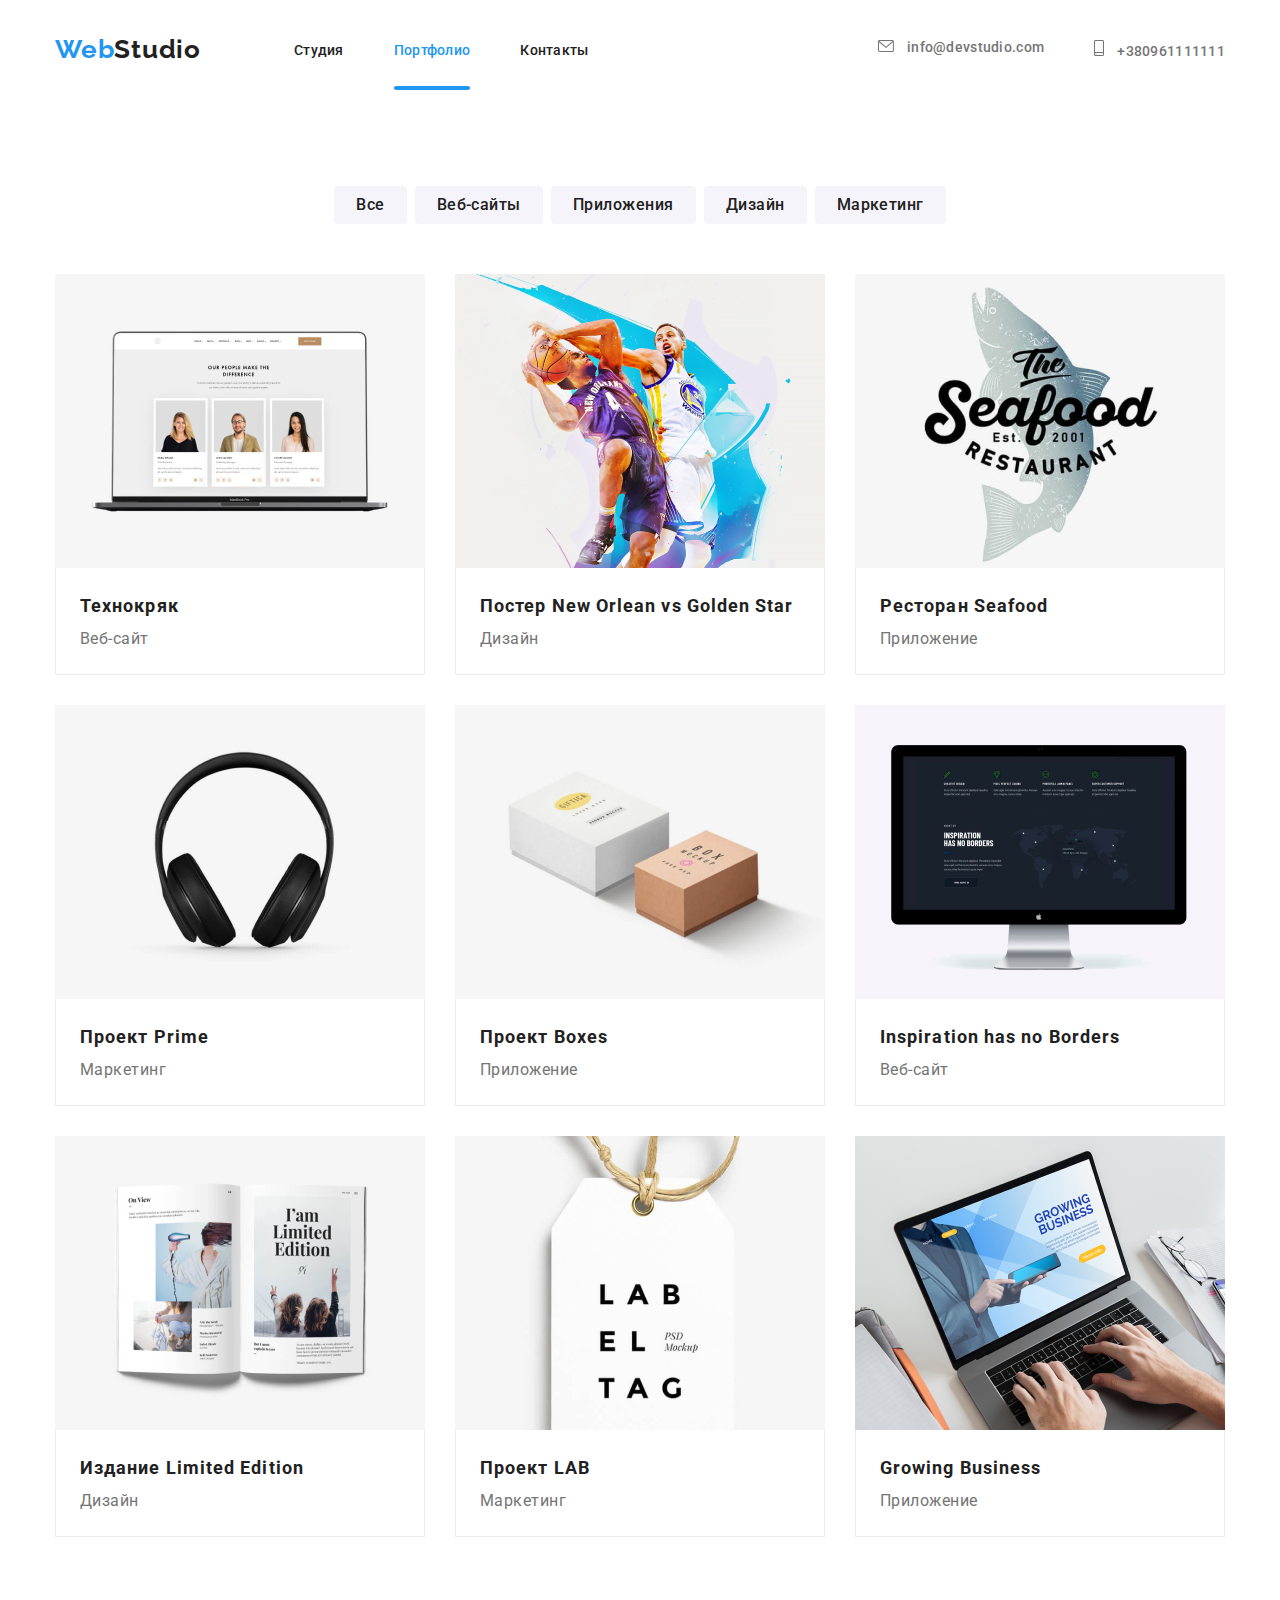
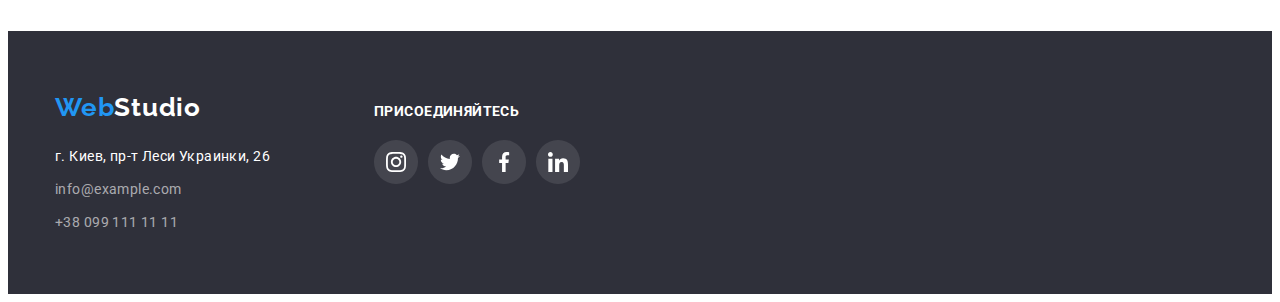
==== portfolio.html @ b102aaf4 "ДЗ 8 Старт" ====
<!DOCTYPE html>
<html lang="ru">

<head>
    <meta charset="UTF-8">
    <meta http-equiv="X-UA-Compatible" content="IE=edge">
    <meta name="viewport" content="width=device-width, initial-scale=1.0">
    <link rel="preconnect" href="https://fonts.googleapis.com">
    <link rel="preconnect" href="https://fonts.gstatic.com" crossorigin>
    <link
        href="https://fonts.googleapis.com/css2?family=Raleway:wght@700&family=Roboto:wght@400;500;700;900&display=swap"
        rel="stylesheet">

    <title>Homework7</title>
    <link rel="stylesheet" href="https://cdnjs.cloudflare.com/ajax/libs/modern-normalize/1.1.0/modern-normalize.min.css"
        integrity="sha512-wpPYUAdjBVSE4KJnH1VR1HeZfpl1ub8YT/NKx4PuQ5NmX2tKuGu6U/JRp5y+Y8XG2tV+wKQpNHVUX03MfMFn9Q=="
        crossorigin="anonymous" referrerpolicy="no-referrer" />
    <link rel="stylesheet" href="./css/main.min.css">
</head>

<body>

    <!--header-->
    <header class="header">
        <div class="container">
            <nav class="nav">
                <a href="" class="logo link nav__logo">Web<span class="nav__logoo">Studio</span></a>
                <ul class="menu list">
                    <li class="menu__item">
                        <a class="menu__link link" href="./index.html">Студия</a>
                    </li>
                    <li class="menu__item">
                        <a class="menu__link current link" href="portfolio.html">Портфолио</a>
                    </li>
                    <li class="menu__item">
                        <a class="menu__link link" href="">Контакты</a>
                    </li>
                </ul>
            </nav>
            <ul class="contacts">
                <li class="contacts__item">
                    <a href="mailto:info@devstudio.com" class="contacts__mail link">
                        <svg class="contacts__svg" width="16" height="12">
                            <use href="./img/icons.svg#icon-envelope"></use>
                        </svg>
                        info@devstudio.com
                    </a>
                </li>
                <li class="contacts__item">
                    <a href="tel:+380961111111" class="contacts__phone link">
                        <svg class="contacts__svg" width="10" height="16">
                            <use href="./img/icons.svg#icon-smartphone"></use>
                        </svg>
                        +380961111111
                    </a>
                </li>
            </ul>
        </div>
    </header>

    <!--1-->
    <main>
        <section class="portfolio">
            <div class="container">
                <ul class="filter">
                    <li class="filter-item">
                        <button type="button" class="pre-main-button current">Все</button>
                    </li>
                    <li class="filter-item">
                        <button type="button" class="pre-main-button">Веб-сайты</button>
                    </li>
                    <li class="filter-item">
                        <button type="button" class="pre-main-button">Приложения</button>
                    </li>
                    <li class="filter-item">
                        <button type="button" class="pre-main-button">Дизайн</button>
                    </li>
                    <li class="filter-item">
                        <button type="button" class="pre-main-button">Маркетинг</button>
                    </li>
                </ul>


                <ul class="gallery">
                    <li class="gallery-item">
                        <a class="link" href="">
                        <div class="project-figure">
                                <img class="projects-image" src="img/3.1.png" width="370" alt="Фото на компьютере" />
                            <div class="description-wrapper">
                                <p class="project-description">
                                Ресурс предлагает комплексные предложения с разным уровнем функционала и
                                сервисов. Все это позволит посетителю получить исчерпывающие сведения о
                                компании или частном лице.
                                </p>
                            </div>
                        </div>
                        <div class="work-div">
                            <h3 class="work">Технокряк</h3>
                            <p class="work-name">Веб-сайт</p>
                        </div>
                        </a>
                    </li>
                    <li class="gallery-item">
                        <a class="link" href="">
                            <div class="project-figure">
                        <img src="img/3.2.png" width="370" alt="Баскетбольный матч" />
                        <div class="description-wrapper">
                            <p class="project-description">
                                Ресурс предлагает комплексные предложения с разным уровнем функционала и
                                сервисов. Все это позволит посетителю получить исчерпывающие сведения о
                                компании или частном лице.
                            </p>
                        </div>
                        </div>
                        <div class="work-div">
                            <h3 class="work">Постер New Orlean vs Golden Star</h3>
                            <p class="work-name">Дизайн</p>
                        </div>
                        </a>
                    </li>
                    <li class="gallery-item">
                        <a class="link" href="">
                            <div class="project-figure">
                        <img src="img/3.3.png" width="370" alt="Логотип ресторана" />
                        <div class="description-wrapper">
                                <p class="project-description">
                                Ресурс предлагает комплексные предложения с разным уровнем функционала и
                                сервисов. Все это позволит посетителю получить исчерпывающие сведения о
                                компании или частном лице.
                                </p>
                            </div>
                        </div>
                        <div class="work-div">
                            <h3 class="work">Ресторан Seafood</h3>
                            <p class="work-name">Приложение</p>
                        </div>
                        </a>
                    </li>
                    <li class="gallery-item">
                        <a class="link" href="">
                            <div class="project-figure">
                        <img src="img/3.4.png" width="370" alt="Наушники" />
                        <div class="description-wrapper">
                                <p class="project-description">
                                Ресурс предлагает комплексные предложения с разным уровнем функционала и
                                сервисов. Все это позволит посетителю получить исчерпывающие сведения о
                                компании или частном лице.
                                </p>
                            </div>
                        </div>
                        <div class="work-div">
                            <h3 class="work">Проект Prime</h3>
                            <p class="work-name">Маркетинг</p>
                        </div>
                        </a>
                    </li>
                    <li class="gallery-item">
                        <a class="link" href="">
                            <div class="project-figure">
                        <img src="img/3.5.png" width="370" alt="Упаковочные боксы" />
                        <div class="description-wrapper">
                                <p class="project-description">
                                Ресурс предлагает комплексные предложения с разным уровнем функционала и
                                сервисов. Все это позволит посетителю получить исчерпывающие сведения о
                                компании или частном лице.
                                </p>
                            </div>
                        </div>
                        <div class="work-div">
                            <h3 class="work">Проект Boxes</h3>
                            <p class="work-name">Приложение</p>
                        </div>
                        </a>
                    </li>
                    <li class="gallery-item">
                        <a class="link" href="">
                            <div class="project-figure">
                        <img src="img/3.6.png" width="370" alt="Монитор" />
                        <div class="description-wrapper">
                                <p class="project-description">
                                Ресурс предлагает комплексные предложения с разным уровнем функционала и
                                сервисов. Все это позволит посетителю получить исчерпывающие сведения о
                                компании или частном лице.
                                </p>
                            </div>
                        </div>
                        <div class="work-div">
                            <h3 class="work">Inspiration has no Borders</h3>
                            <p class="work-name">Веб-сайт</p>
                        </div>
                        </a>
                    </li>
                    <li class="gallery-item">
                        <a class="link" href="">
                            <div class="project-figure">
                        <img src="img/3.7.png" width="370" alt="Книга" />
                        <div class="description-wrapper">
                                <p class="project-description">
                                Ресурс предлагает комплексные предложения с разным уровнем функционала и
                                сервисов. Все это позволит посетителю получить исчерпывающие сведения о
                                компании или частном лице.
                                </p>
                            </div>
                        </div>
                        <div class="work-div">
                            <h3 class="work">Издание Limited Edition</h3>
                            <p class="work-name">Дизайн</p>
                        </div>
                        </a>
                    </li>
                    <li class="gallery-item">
                        <a class="link" href="">
                            <div class="project-figure">
                        <img src="img/3.8.png" width="370" alt="Подвеска" />
                        <div class="description-wrapper">
                                <p class="project-description">
                                Ресурс предлагает комплексные предложения с разным уровнем функционала и
                                сервисов. Все это позволит посетителю получить исчерпывающие сведения о
                                компании или частном лице.
                                </p>
                            </div>
                        </div>
                        <div class="work-div">
                            <h3 class="work">Проект LAB</h3>
                            <p class="work-name">Маркетинг</p>
                        </div>
                        </a>
                    </li>
                    <li class="gallery-item">
                        <a class="link" href="">
                            <div class="project-figure">
                        <img src="img/3.9.png" width="370" alt="Работа за компьютером" />
                        <div class="description-wrapper">
                                <p class="project-description">
                                Ресурс предлагает комплексные предложения с разным уровнем функционала и
                                сервисов. Все это позволит посетителю получить исчерпывающие сведения о
                                компании или частном лице.
                                </p>
                            </div>
                        </div>
                        <div class="work-div">
                            <h3 class="work">Growing Business</h3>
                            <p class="work-name">Приложение</p>
                        </div>
                        </a>
                    </li>
                </ul>
            </div>
        </section>
    </main>

        <!--footer-->
        <footer class="footer">
            <div class="container">
                <div class="adress-container">
                    <a href="" class="footer-logo link">Web<span class="footer-logoo">Studio</span></a>
                    <address class="adress">г. Киев, пр-т Леси Украинки, 26</address>
                    <ul class="footer-contacts">
                        <li class="footer-contacts-item">
                            <a href="mailto:info@devstudio.com" class="footer-mail link">info@example.com</a>
                        </li>
                        <li class="footer-contacts-item">
                            <a href="tel:+380961111111" class="footer-phone link">+38 099 111 11 11</a>
                        </li>
                    </ul>
                </div>
                <div class="company-soc">
                    <p class="soc">Присоединяйтесь</p>
                    <ul class="company-soc-list">
                        <li class="company-soc-item">
                            <a href="" class="company-soc-link link">
                                <svg class="company-soc-icon" width="20" height="20">
                                    <use href="./img/icons.svg#icon-instagram-2"></use>
                                </svg>
                            </a>
                        </li>
                        <li class="company-soc-item">
                            <a href="" class="company-soc-link link">
                                <svg class="company-soc-icon" width="20" height="20">
                                    <use href="./img/icons.svg#icon-twitter-1"></use>
                                </svg>
                            </a>
                        </li>
                        <li class="company-soc-item">
                            <a href="" class="company-soc-link link">
                                <svg class="company-soc-icon" width="20" height="20">
                                    <use href="./img/icons.svg#icon-facebook-1"></use>
                                </svg>
                            </a>
                        </li>
                        <li class="company-soc-item">
                            <a href="" class="company-soc-link link">
                                <svg class="company-soc-icon" width="20" height="20">
                                    <use href="./img/icons.svg#icon-linkedin-1"></use>
                                </svg>
                            </a>
                        </li>
                    </ul>
                </div>
            </div>
        </footer>
        
</body>

</html>
---- css/main.min.css ----
:root{--main-color: #FFFFFF;--pre-main-color: #212121;--hover-color: #2196F3;--text-color: #757575;--svg-links-color: #afb1b8;--primary-transition-time: 250ms;--primary-cubic-function: cubic-bezier(0.4, 0, 0.2, 1);--projects-overlay-color: rgba(33, 150, 243, 0.9);--galery-overlay-color: rgba(47, 48, 58, 0.8);--modal-background-color: rgba(0, 0, 0, 0.2)}p,h1,h2,h3,h4,h5,h6{margin:0}ul{margin:0;padding-left:0}img{display:block}li{list-style-type:none}body{font-family:"Roboto"}button{margin:0 auto;display:block}*{box-sizing:border-box}.visually-hidden{position:absolute;white-space:nowrap;width:1px;height:1px;overflow:hidden;border:0;padding:0;clip:rect(0 0 0 0);clip-path:inset(50%);margin:-1px}.description-wrapper,.header-two .container,.footer-button,.company-soc-link,.company-clients-link,.masters-soc-list__link,.work-photo__galery-description,.description__company-ben,.main-button,.contacts__phone,.contacts__mail,.header .container{display:flex;align-items:center}.container{width:1200px;padding-left:15px;padding-right:15px;margin:0 auto}.backdrop{position:fixed;top:0;left:0;width:100%;height:100%;background-color:var(--modal-background-color)}.backdrop.is-hidden{opacity:0;transition:opacity var(--primary-transition-time) var(--primary-cubic-function);visibility:hidden;pointer-events:none}.modal{padding:40px;position:absolute;top:50%;left:50%;transform:translate(-50%, -50%) scale(1) rotate(0);transition:transform var(--primary-transition-time) var(--primary-cubic-function);width:528px;min-height:581px;background-color:#fff;border-radius:5px;opacity:1;visibility:visible}.backdrop.is-hidden .modal{transform:translate(-50%, -50%) scale(0)}.modal-close-btn{position:absolute;right:8px;top:8px;width:30px;height:30px;border:1px solid rgba(0,0,0,.1);border-radius:50%;cursor:pointer;background-color:rgba(0,0,0,0);display:flex;align-items:center;justify-content:center;outline:none;transition:color var(--primary-transition-time) var(--primary-cubic-function)}.modal-close-btn:hover,.modal-close-btn:focus{color:#2196f3}.modal-title{font-weight:700;font-size:20px;line-height:1.15;text-align:center;letter-spacing:.03em;color:#212121;min-width:448px;margin-bottom:12px}.modal-field{margin-bottom:10px}.modal-label{display:block;margin-bottom:4px;font-size:12px;line-height:1.17;letter-spacing:.01em;color:#757575}.input-wrap{position:relative}.modal-input{width:100%;height:40px;border:1px solid rgba(33,33,33,.2);border-radius:4px;background-color:rgba(0,0,0,0);padding-left:42px;outline:rgba(0,0,0,0);transition:border-color var(--primary-transition-time) var(--primary-cubic-function)}.modal-input:not(:placeholder-shown):not(:focus):valid{background-color:green}.modal-input:placeholder-shown{background-color:rgba(0,0,0,0)}.modal-input::placeholder{font-weight:400;font-size:14px;line-height:1.17px;letter-spacing:.01em;color:rgba(117,117,117,.5)}.modal-input:focus,.modal-input:hover{border-color:var(--hover-color)}.input-icon{position:absolute;left:15px;top:50%;transform:translateY(-50%);transition:fill var(--primary-transition-time) var(--primary-cubic-function)}.modal-input:focus+.input-icon,.modal-input:hover+.input-icon{fill:var(--hover-color)}.modal-text-area{width:100%;height:120px;border:1px solid rgba(33,33,33,.2);border-radius:4px;resize:none;padding:12px;outline:none;transition:border-color var(--primary-transition-time) var(--primary-cubic-function);margin-bottom:20px}.modal-text-area:hover,.modal-text-area:focus{border-color:var(--hover-color)}.check-text{font-weight:400;font-size:14px;line-height:1.71px;letter-spacing:.03em;color:#757575;display:flex;align-items:center;margin-bottom:30px}.check-text a{color:#2196f3}.check-text span{width:16px;height:15px;border:1px solid rgba(34,34,34,.2);margin-right:7px;display:flex;align-items:center;justify-content:center}.input-check:checked+.check-text span{background-color:#2196f3;border:none}.check-icon{fill:rgba(0,0,0,0)}.input-check:checked+.check-text .check-icon{fill:#fff}.modal-button{width:200px;height:50;font-family:inherit;font-weight:700;font-size:16px;line-height:1.88;letter-spacing:.06em;border-radius:4px;border:0px;color:var(--main-color);cursor:pointer;background-color:var(--hover-color);padding-top:10px;padding-bottom:10px;padding-left:55px;padding-right:55px;transition:background-color var(--primary-transition-time) var(--primary-cubic-function);outline:none}.modal-button:hover,.modal-button:focus{background-color:#188ce8}.nav{display:flex;align-items:center}.nav .current{color:var(--hover-color)}.nav .current::after{content:"";display:block;position:absolute;left:0;bottom:0;width:100%;height:4px;background-color:var(--hover-color);border-radius:2px}.nav__logo,.nav__logoo{font-family:"Raleway";font-weight:700;font-size:26px;line-height:1.29;letter-spacing:.03em;color:var(--hover-color);margin-right:46.5px}.nav__logoo{color:var(--pre-main-color)}.header .logo{display:block;padding:24px 0 25px 0}.link{text-decoration:none}.menu__link{position:relative;padding:32px 0;font-weight:500;font-size:14px;line-height:1.14;letter-spacing:.02em;color:var(--text-color);transition:color var(--primary-transition-time) var(--primary-cubic-function)}.menu__link:hover,.menu__link:focus{color:var(--hover-color)}.menu{display:flex}.menu__item:not(last-child){margin-right:50px}.menu__link{color:var(--pre-main-color)}.contacts{display:flex;margin-left:auto}.contacts__mail{display:block;font-weight:500;font-size:14px;line-height:1.14;letter-spacing:.02em;color:var(--text-color);padding:32px 0;margin-right:50px;justify-content:center;transition:color var(--primary-transition-time) var(--primary-cubic-function)}.contacts__mail:hover,.contacts__mail:focus{color:var(--hover-color)}.contacts__phone{display:block;font-weight:500;font-size:14px;line-height:1.14;letter-spacing:.02em;color:var(--text-color);padding:32px 0;justify-content:center;transition:color var(--primary-transition-time) var(--primary-cubic-function)}.contacts__phone:hover,.contacts__phone:focus{color:var(--hover-color)}.contacts__svg{fill:currentColor;margin-right:10px}.main-section{background-color:#c4c4c4;background-image:linear-gradient(rgba(47, 48, 58, 0.4), rgba(47, 48, 58, 0.4)),url(../img/Img.png);background-repeat:no-repeat;background-size:cover;background-position:center;max-width:1600px;margin:0 auto;padding-top:200px;padding-bottom:200px}.main-name{width:670px;font-weight:900;font-size:44px;line-height:1.36;text-align:center;letter-spacing:.06em;text-transform:uppercase;color:var(--main-color);margin:0 auto 30px auto;text-align:center;margin-bottom:30px}.main-button{font-family:inherit;font-weight:700;font-size:16px;line-height:1.88;text-align:center;letter-spacing:.06em;border-radius:4px;border:0px;color:var(--main-color);cursor:pointer;background-color:var(--hover-color);padding-top:10px;padding-bottom:10px;padding-left:32px;padding-right:32px;transition:background-color var(--primary-transition-time) var(--primary-cubic-function);outline:none}.main-button:hover,.main-button:focus{background-color:#188ce8}.company{padding-top:94px;padding-bottom:94px}.description{display:flex;justify-content:space-between}.title{font-weight:700;font-size:14px;line-height:1.14;letter-spacing:.03em;text-transform:uppercase;color:var(--pre-main-color);margin-bottom:10px}.title-text{font-weight:400;font-size:14px;line-height:1.71;letter-spacing:.03em;color:var(--text-color);max-width:260px}.description__company-ben{justify-content:center;width:270px;height:120px;background-color:#f5f4fa;margin-bottom:30px}.work-projects{padding-bottom:94px}.pre-main-title{font-weight:700;font-size:36px;line-height:1.17;text-align:center;letter-spacing:.03em;color:var(--pre-main-color);margin-bottom:50px}.work-photo{display:flex}.work-photo__item+.work-photo__item{margin-left:30px}.work-photo__item{position:relative}.work-photo__galery-description{justify-content:center;height:70px;width:100%;position:absolute;bottom:0;font-weight:700;font-size:14px;line-height:1.14;text-transform:uppercase;color:var(--main-color);background-color:var(--galery-overlay-color)}.masters{padding-top:94px;padding-bottom:94px;background:#f5f4fa}.team{font-weight:700;font-size:36px;line-height:1.17;text-align:center;letter-spacing:.03em;color:var(--pre-main-color);margin-bottom:50px}.workers-list{display:flex;margin-left:-30px}.workers-list__item{flex-basis:calc(100% - 90px)/3;margin-left:30px;background-color:var(--main-color);box-shadow:0px 1px 3px rgba(0,0,0,.12),0px 1px 1px rgba(0,0,0,.14),0px 2px 1px rgba(0,0,0,.16);border-radius:0px 0px 4px 4px}.about-workers-div{padding-top:30px;padding-bottom:30px}.names{font-weight:500;font-size:16px;line-height:1.19;text-align:center;letter-spacing:.03em;color:var(--pre-main-color)}.names-text{font-weight:400;font-size:16px;line-height:1.19;text-align:center;letter-spacing:.03em;color:var(--text-color);padding-top:10px;margin-bottom:16px}.masters-soc-list{display:flex;justify-content:center}.masters-soc-list__item{width:44px;height:44px;margin-left:10px}.masters-soc-list__item:first-child{margin-left:0}.masters-soc-list__link{justify-content:center;width:100%;height:100%;border-radius:50%;background-color:var(--main-color);color:var(--svg-links-color);transition:background-color var(--primary-transition-time) var(--primary-cubic-function),color var(--primary-transition-time) var(--primary-cubic-function);outline:none}.masters-soc-list__link:hover,.masters-soc-list__link:focus{background-color:var(--hover-color);color:var(--main-color)}.masters-soc-list__icon{fill:currentColor}.clients{padding-top:94px;padding-bottom:94px}.clients-list{display:flex;justify-content:center}.company-clients{width:170px;height:92px}.company-clients+.company-clients{margin-left:30px}.company-clients-link{justify-content:center;width:100%;height:100%;border-top:1px solid var(--svg-links-color);border-bottom:1px solid var(--svg-links-color);border-left:1px solid var(--svg-links-color);border-right:1px solid var(--svg-links-color);border-radius:4px;color:var(--svg-links-color);outline:none}.company-clients-link:hover,.company-clients-link:focus{border-color:var(--hover-color);color:var(--hover-color)}.company-clients-icon{fill:currentColor;transition:color var(--primary-transition-time) var(--primary-cubic-function)}.footer{background:#2f303a;padding-top:60px;padding-bottom:60px}.footer .container{display:flex;align-items:baseline}.footer-logo,.footer-logoo{font-family:"Raleway";font-weight:700;font-size:26px;line-height:1.29;letter-spacing:.03em;color:var(--hover-color);margin-right:46.5px}.footer-logoo{color:var(--main-color)}.adress-container{margin-right:70px}.adress{font-weight:400;font-size:14px;line-height:1.71;letter-spacing:.03em;font-style:normal;color:var(--main-color);margin-top:20px}.footer-contacts{display:flex;flex-direction:column;margin-left:auto}.footer-contacts-item{margin-top:9px}.footer-mail{font-weight:400;font-size:14px;line-height:1.71;letter-spacing:.03em;color:rgba(255,255,255,.6);transition:color var(--primary-transition-time) var(--primary-cubic-function)}.footer-mail:hover,.footer-mail:focus{color:var(--hover-color)}.footer-phone{font-weight:400;font-size:14px;line-height:1.71;letter-spacing:.03em;color:rgba(255,255,255,.6);margin-top:9px;margin-bottom:60px;transition:color var(--primary-transition-time) var(--primary-cubic-function)}.footer-phone:hover,.footer-phone:focus{color:var(--hover-color)}.company-soc{margin-right:auto}.soc{font-style:normal;font-weight:700;font-size:14px;line-height:1.14;letter-spacing:.03em;text-transform:uppercase;color:var(--main-color);margin-bottom:20px;padding-left:10px}.company-soc-list{display:flex;justify-content:center}.company-soc-item{width:44px;height:44px;margin-left:10px}.company-soc-item :first-child{margin-left:0}.company-soc-link{justify-content:center;width:100%;height:100%;border-radius:50%;background-image:linear-gradient(rgba(255, 255, 255, 0.1), rgba(255, 255, 255, 0.1));color:var(--main-color);transition:background-color var(--primary-transition-time) var(--primary-cubic-function);outline:none}.company-soc-link:hover,.company-soc-link:focus{background-color:var(--hover-color);color:var(--main-color)}.company-soc-icon{fill:currentColor}.footer-title{display:block;font-size:14px;line-height:1.14;font-weight:700;letter-spacing:.03em;text-transform:uppercase;color:var(--main-color);margin-bottom:20px}.footer-form{display:flex;align-items:flex-end}.footer label{width:358px;margin-right:12px}.footer .modal-footer-input{color:var(--main-color);width:358px;height:50px;padding:15px 16px;border-radius:4px;border:1px solid rgba(255,255,255,.3);filter:0px 4px 4px rgba(0,0,0,.15);background-color:#2f303a}.footer-button{justify-content:center;padding:0;width:200px;height:50px;border:none;border-radius:4px;font-weight:700;font-size:16px;line-height:1.67;letter-spacing:.06em;color:var(--main-color);background-color:var(--hover-color);box-shadow:0px 4px 4px rgba(0,0,0,.15);cursor:pointer;outline:none}.footer-button,.footer-button{background-color:#188ce8}.send-icon{margin-left:10px}.header-two{border-bottom:1px solid #ececec}.portfolio{padding-top:94px;padding-bottom:94px}.filter{display:flex;justify-content:center;margin-bottom:50px}.filter-item:not(:last-child){margin-right:8px}.pre-main-button{font-family:inherit;font-weight:500;font-size:16px;line-height:1.62;text-align:center;letter-spacing:.03em;border:0px;color:var(--pre-main-color);cursor:pointer;background-color:#f5f4fa;border-radius:4px;padding-top:6px;padding-bottom:6px;padding-left:22px;padding-right:22px;transition:background-color var(--primary-transition-time) var(--primary-cubic-function),color var(--primary-transition-time) var(--primary-cubic-function);outline:none}.pre-main-button:hover,.pre-main-button:focus{color:var(--main-color);background-color:#188ce8;box-shadow:0px 3px 1px rgba(0,0,0,.1),0px 1px 2px rgba(0,0,0,.08),0px 2px 2px rgba(0,0,0,.12)}.gallery{display:flex;flex-wrap:wrap;margin:-15px}.gallery-item{flex-basis:calc(33.3333333333% - 30px);margin:15px}.gallery-item:hover,.gallery-item:focus{box-shadow:0px 1px 1px rgba(0,0,0,.12),0px 4px 4px rgba(0,0,0,.06),1px 4px 6px rgba(0,0,0,.16)}.gallery .link:hover .description-wrapper,.gallery .link:focus .description-wrapper{transform:translateY(0)}.project-figure{position:relative;overflow:hidden}.projects-image{display:block;width:100%;height:100%}.description-wrapper{justify-content:center;position:absolute;top:0;width:100%;height:100%;transform:translateY(101%);transition:transform var(--primary-transition-time) var(--primary-cubic-function);background-color:var(--projects-overlay-color)}.project-description{width:322px;font-size:18px;line-height:1.56;color:var(--main-color)}.work-div{padding-top:20px;padding-bottom:20px;padding-left:24px;padding-right:24px;border-bottom:1px solid #ececec;border-left:1px solid #ececec;border-right:1px solid #ececec}.work{font-weight:700;font-size:18px;line-height:2;letter-spacing:.06em;color:var(--pre-main-color)}.work-name{font-weight:400;font-size:16px;line-height:1.88;letter-spacing:.03em;color:var(--text-color)}/*# sourceMappingURL=main.min.css.map */
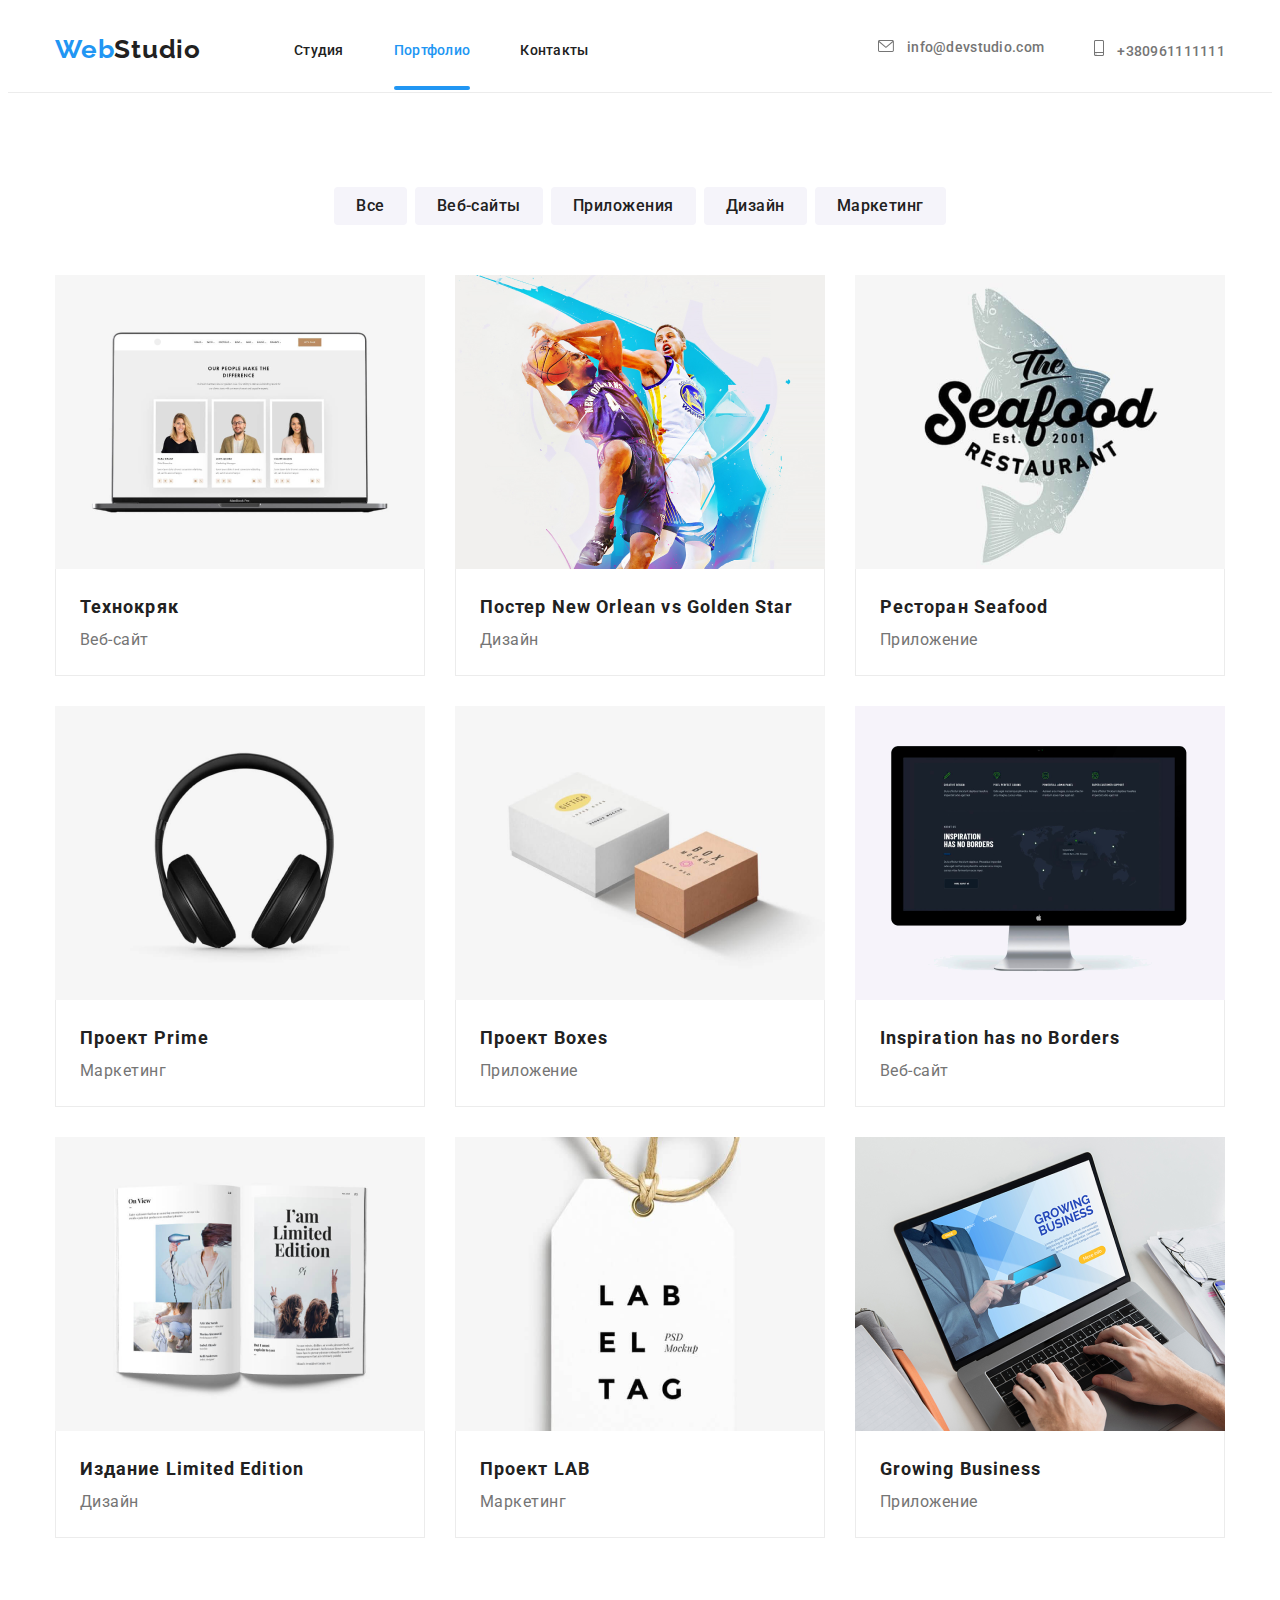
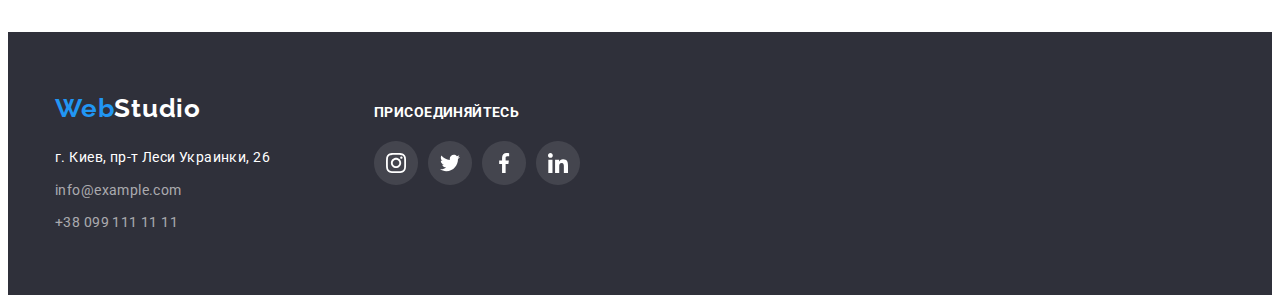
==== commit ca03ea14: "Мастера" ====
--- a/portfolio.html
+++ b/portfolio.html
@@ -21,7 +21,7 @@
 <body>
 
     <!--header-->
-    <header class="header">
+    <header class="header-two">
         <div class="container">
             <nav class="nav">
                 <a href="" class="logo link nav__logo">Web<span class="nav__logoo">Studio</span></a>
--- a/css/main.min.css
+++ b/css/main.min.css
@@ -1 +1 @@
-:root{--main-color: #FFFFFF;--pre-main-color: #212121;--hover-color: #2196F3;--text-color: #757575;--svg-links-color: #afb1b8;--primary-transition-time: 250ms;--primary-cubic-function: cubic-bezier(0.4, 0, 0.2, 1);--projects-overlay-color: rgba(33, 150, 243, 0.9);--galery-overlay-color: rgba(47, 48, 58, 0.8);--modal-background-color: rgba(0, 0, 0, 0.2)}p,h1,h2,h3,h4,h5,h6{margin:0}ul{margin:0;padding-left:0}img{display:block}li{list-style-type:none}body{font-family:"Roboto"}button{margin:0 auto;display:block}*{box-sizing:border-box}.visually-hidden{position:absolute;white-space:nowrap;width:1px;height:1px;overflow:hidden;border:0;padding:0;clip:rect(0 0 0 0);clip-path:inset(50%);margin:-1px}.description-wrapper,.header-two .container,.footer-button,.company-soc-link,.company-clients-link,.masters-soc-list__link,.work-photo__galery-description,.description__company-ben,.main-button,.contacts__phone,.contacts__mail,.header .container{display:flex;align-items:center}.container{width:1200px;padding-left:15px;padding-right:15px;margin:0 auto}.backdrop{position:fixed;top:0;left:0;width:100%;height:100%;background-color:var(--modal-background-color)}.backdrop.is-hidden{opacity:0;transition:opacity var(--primary-transition-time) var(--primary-cubic-function);visibility:hidden;pointer-events:none}.modal{padding:40px;position:absolute;top:50%;left:50%;transform:translate(-50%, -50%) scale(1) rotate(0);transition:transform var(--primary-transition-time) var(--primary-cubic-function);width:528px;min-height:581px;background-color:#fff;border-radius:5px;opacity:1;visibility:visible}.backdrop.is-hidden .modal{transform:translate(-50%, -50%) scale(0)}.modal-close-btn{position:absolute;right:8px;top:8px;width:30px;height:30px;border:1px solid rgba(0,0,0,.1);border-radius:50%;cursor:pointer;background-color:rgba(0,0,0,0);display:flex;align-items:center;justify-content:center;outline:none;transition:color var(--primary-transition-time) var(--primary-cubic-function)}.modal-close-btn:hover,.modal-close-btn:focus{color:#2196f3}.modal-title{font-weight:700;font-size:20px;line-height:1.15;text-align:center;letter-spacing:.03em;color:#212121;min-width:448px;margin-bottom:12px}.modal-field{margin-bottom:10px}.modal-label{display:block;margin-bottom:4px;font-size:12px;line-height:1.17;letter-spacing:.01em;color:#757575}.input-wrap{position:relative}.modal-input{width:100%;height:40px;border:1px solid rgba(33,33,33,.2);border-radius:4px;background-color:rgba(0,0,0,0);padding-left:42px;outline:rgba(0,0,0,0);transition:border-color var(--primary-transition-time) var(--primary-cubic-function)}.modal-input:not(:placeholder-shown):not(:focus):valid{background-color:green}.modal-input:placeholder-shown{background-color:rgba(0,0,0,0)}.modal-input::placeholder{font-weight:400;font-size:14px;line-height:1.17px;letter-spacing:.01em;color:rgba(117,117,117,.5)}.modal-input:focus,.modal-input:hover{border-color:var(--hover-color)}.input-icon{position:absolute;left:15px;top:50%;transform:translateY(-50%);transition:fill var(--primary-transition-time) var(--primary-cubic-function)}.modal-input:focus+.input-icon,.modal-input:hover+.input-icon{fill:var(--hover-color)}.modal-text-area{width:100%;height:120px;border:1px solid rgba(33,33,33,.2);border-radius:4px;resize:none;padding:12px;outline:none;transition:border-color var(--primary-transition-time) var(--primary-cubic-function);margin-bottom:20px}.modal-text-area:hover,.modal-text-area:focus{border-color:var(--hover-color)}.check-text{font-weight:400;font-size:14px;line-height:1.71px;letter-spacing:.03em;color:#757575;display:flex;align-items:center;margin-bottom:30px}.check-text a{color:#2196f3}.check-text span{width:16px;height:15px;border:1px solid rgba(34,34,34,.2);margin-right:7px;display:flex;align-items:center;justify-content:center}.input-check:checked+.check-text span{background-color:#2196f3;border:none}.check-icon{fill:rgba(0,0,0,0)}.input-check:checked+.check-text .check-icon{fill:#fff}.modal-button{width:200px;height:50;font-family:inherit;font-weight:700;font-size:16px;line-height:1.88;letter-spacing:.06em;border-radius:4px;border:0px;color:var(--main-color);cursor:pointer;background-color:var(--hover-color);padding-top:10px;padding-bottom:10px;padding-left:55px;padding-right:55px;transition:background-color var(--primary-transition-time) var(--primary-cubic-function);outline:none}.modal-button:hover,.modal-button:focus{background-color:#188ce8}.nav{display:flex;align-items:center}.nav .current{color:var(--hover-color)}.nav .current::after{content:"";display:block;position:absolute;left:0;bottom:0;width:100%;height:4px;background-color:var(--hover-color);border-radius:2px}.nav__logo,.nav__logoo{font-family:"Raleway";font-weight:700;font-size:26px;line-height:1.29;letter-spacing:.03em;color:var(--hover-color);margin-right:46.5px}.nav__logoo{color:var(--pre-main-color)}.header .logo{display:block;padding:24px 0 25px 0}.link{text-decoration:none}.menu__link{position:relative;padding:32px 0;font-weight:500;font-size:14px;line-height:1.14;letter-spacing:.02em;color:var(--text-color);transition:color var(--primary-transition-time) var(--primary-cubic-function)}.menu__link:hover,.menu__link:focus{color:var(--hover-color)}.menu{display:flex}.menu__item:not(last-child){margin-right:50px}.menu__link{color:var(--pre-main-color)}.contacts{display:flex;margin-left:auto}.contacts__mail{display:block;font-weight:500;font-size:14px;line-height:1.14;letter-spacing:.02em;color:var(--text-color);padding:32px 0;margin-right:50px;justify-content:center;transition:color var(--primary-transition-time) var(--primary-cubic-function)}.contacts__mail:hover,.contacts__mail:focus{color:var(--hover-color)}.contacts__phone{display:block;font-weight:500;font-size:14px;line-height:1.14;letter-spacing:.02em;color:var(--text-color);padding:32px 0;justify-content:center;transition:color var(--primary-transition-time) var(--primary-cubic-function)}.contacts__phone:hover,.contacts__phone:focus{color:var(--hover-color)}.contacts__svg{fill:currentColor;margin-right:10px}.main-section{background-color:#c4c4c4;background-image:linear-gradient(rgba(47, 48, 58, 0.4), rgba(47, 48, 58, 0.4)),url(../img/Img.png);background-repeat:no-repeat;background-size:cover;background-position:center;max-width:1600px;margin:0 auto;padding-top:200px;padding-bottom:200px}.main-name{width:670px;font-weight:900;font-size:44px;line-height:1.36;text-align:center;letter-spacing:.06em;text-transform:uppercase;color:var(--main-color);margin:0 auto 30px auto;text-align:center;margin-bottom:30px}.main-button{font-family:inherit;font-weight:700;font-size:16px;line-height:1.88;text-align:center;letter-spacing:.06em;border-radius:4px;border:0px;color:var(--main-color);cursor:pointer;background-color:var(--hover-color);padding-top:10px;padding-bottom:10px;padding-left:32px;padding-right:32px;transition:background-color var(--primary-transition-time) var(--primary-cubic-function);outline:none}.main-button:hover,.main-button:focus{background-color:#188ce8}.company{padding-top:94px;padding-bottom:94px}.description{display:flex;justify-content:space-between}.title{font-weight:700;font-size:14px;line-height:1.14;letter-spacing:.03em;text-transform:uppercase;color:var(--pre-main-color);margin-bottom:10px}.title-text{font-weight:400;font-size:14px;line-height:1.71;letter-spacing:.03em;color:var(--text-color);max-width:260px}.description__company-ben{justify-content:center;width:270px;height:120px;background-color:#f5f4fa;margin-bottom:30px}.work-projects{padding-bottom:94px}.pre-main-title{font-weight:700;font-size:36px;line-height:1.17;text-align:center;letter-spacing:.03em;color:var(--pre-main-color);margin-bottom:50px}.work-photo{display:flex}.work-photo__item+.work-photo__item{margin-left:30px}.work-photo__item{position:relative}.work-photo__galery-description{justify-content:center;height:70px;width:100%;position:absolute;bottom:0;font-weight:700;font-size:14px;line-height:1.14;text-transform:uppercase;color:var(--main-color);background-color:var(--galery-overlay-color)}.masters{padding-top:94px;padding-bottom:94px;background:#f5f4fa}.team{font-weight:700;font-size:36px;line-height:1.17;text-align:center;letter-spacing:.03em;color:var(--pre-main-color);margin-bottom:50px}.workers-list{display:flex;margin-left:-30px}.workers-list__item{flex-basis:calc(100% - 90px)/3;margin-left:30px;background-color:var(--main-color);box-shadow:0px 1px 3px rgba(0,0,0,.12),0px 1px 1px rgba(0,0,0,.14),0px 2px 1px rgba(0,0,0,.16);border-radius:0px 0px 4px 4px}.about-workers-div{padding-top:30px;padding-bottom:30px}.names{font-weight:500;font-size:16px;line-height:1.19;text-align:center;letter-spacing:.03em;color:var(--pre-main-color)}.names-text{font-weight:400;font-size:16px;line-height:1.19;text-align:center;letter-spacing:.03em;color:var(--text-color);padding-top:10px;margin-bottom:16px}.masters-soc-list{display:flex;justify-content:center}.masters-soc-list__item{width:44px;height:44px;margin-left:10px}.masters-soc-list__item:first-child{margin-left:0}.masters-soc-list__link{justify-content:center;width:100%;height:100%;border-radius:50%;background-color:var(--main-color);color:var(--svg-links-color);transition:background-color var(--primary-transition-time) var(--primary-cubic-function),color var(--primary-transition-time) var(--primary-cubic-function);outline:none}.masters-soc-list__link:hover,.masters-soc-list__link:focus{background-color:var(--hover-color);color:var(--main-color)}.masters-soc-list__icon{fill:currentColor}.clients{padding-top:94px;padding-bottom:94px}.clients-list{display:flex;justify-content:center}.company-clients{width:170px;height:92px}.company-clients+.company-clients{margin-left:30px}.company-clients-link{justify-content:center;width:100%;height:100%;border-top:1px solid var(--svg-links-color);border-bottom:1px solid var(--svg-links-color);border-left:1px solid var(--svg-links-color);border-right:1px solid var(--svg-links-color);border-radius:4px;color:var(--svg-links-color);outline:none}.company-clients-link:hover,.company-clients-link:focus{border-color:var(--hover-color);color:var(--hover-color)}.company-clients-icon{fill:currentColor;transition:color var(--primary-transition-time) var(--primary-cubic-function)}.footer{background:#2f303a;padding-top:60px;padding-bottom:60px}.footer .container{display:flex;align-items:baseline}.footer-logo,.footer-logoo{font-family:"Raleway";font-weight:700;font-size:26px;line-height:1.29;letter-spacing:.03em;color:var(--hover-color);margin-right:46.5px}.footer-logoo{color:var(--main-color)}.adress-container{margin-right:70px}.adress{font-weight:400;font-size:14px;line-height:1.71;letter-spacing:.03em;font-style:normal;color:var(--main-color);margin-top:20px}.footer-contacts{display:flex;flex-direction:column;margin-left:auto}.footer-contacts-item{margin-top:9px}.footer-mail{font-weight:400;font-size:14px;line-height:1.71;letter-spacing:.03em;color:rgba(255,255,255,.6);transition:color var(--primary-transition-time) var(--primary-cubic-function)}.footer-mail:hover,.footer-mail:focus{color:var(--hover-color)}.footer-phone{font-weight:400;font-size:14px;line-height:1.71;letter-spacing:.03em;color:rgba(255,255,255,.6);margin-top:9px;margin-bottom:60px;transition:color var(--primary-transition-time) var(--primary-cubic-function)}.footer-phone:hover,.footer-phone:focus{color:var(--hover-color)}.company-soc{margin-right:auto}.soc{font-style:normal;font-weight:700;font-size:14px;line-height:1.14;letter-spacing:.03em;text-transform:uppercase;color:var(--main-color);margin-bottom:20px;padding-left:10px}.company-soc-list{display:flex;justify-content:center}.company-soc-item{width:44px;height:44px;margin-left:10px}.company-soc-item :first-child{margin-left:0}.company-soc-link{justify-content:center;width:100%;height:100%;border-radius:50%;background-image:linear-gradient(rgba(255, 255, 255, 0.1), rgba(255, 255, 255, 0.1));color:var(--main-color);transition:background-color var(--primary-transition-time) var(--primary-cubic-function);outline:none}.company-soc-link:hover,.company-soc-link:focus{background-color:var(--hover-color);color:var(--main-color)}.company-soc-icon{fill:currentColor}.footer-title{display:block;font-size:14px;line-height:1.14;font-weight:700;letter-spacing:.03em;text-transform:uppercase;color:var(--main-color);margin-bottom:20px}.footer-form{display:flex;align-items:flex-end}.footer label{width:358px;margin-right:12px}.footer .modal-footer-input{color:var(--main-color);width:358px;height:50px;padding:15px 16px;border-radius:4px;border:1px solid rgba(255,255,255,.3);filter:0px 4px 4px rgba(0,0,0,.15);background-color:#2f303a}.footer-button{justify-content:center;padding:0;width:200px;height:50px;border:none;border-radius:4px;font-weight:700;font-size:16px;line-height:1.67;letter-spacing:.06em;color:var(--main-color);background-color:var(--hover-color);box-shadow:0px 4px 4px rgba(0,0,0,.15);cursor:pointer;outline:none}.footer-button,.footer-button{background-color:#188ce8}.send-icon{margin-left:10px}.header-two{border-bottom:1px solid #ececec}.portfolio{padding-top:94px;padding-bottom:94px}.filter{display:flex;justify-content:center;margin-bottom:50px}.filter-item:not(:last-child){margin-right:8px}.pre-main-button{font-family:inherit;font-weight:500;font-size:16px;line-height:1.62;text-align:center;letter-spacing:.03em;border:0px;color:var(--pre-main-color);cursor:pointer;background-color:#f5f4fa;border-radius:4px;padding-top:6px;padding-bottom:6px;padding-left:22px;padding-right:22px;transition:background-color var(--primary-transition-time) var(--primary-cubic-function),color var(--primary-transition-time) var(--primary-cubic-function);outline:none}.pre-main-button:hover,.pre-main-button:focus{color:var(--main-color);background-color:#188ce8;box-shadow:0px 3px 1px rgba(0,0,0,.1),0px 1px 2px rgba(0,0,0,.08),0px 2px 2px rgba(0,0,0,.12)}.gallery{display:flex;flex-wrap:wrap;margin:-15px}.gallery-item{flex-basis:calc(33.3333333333% - 30px);margin:15px}.gallery-item:hover,.gallery-item:focus{box-shadow:0px 1px 1px rgba(0,0,0,.12),0px 4px 4px rgba(0,0,0,.06),1px 4px 6px rgba(0,0,0,.16)}.gallery .link:hover .description-wrapper,.gallery .link:focus .description-wrapper{transform:translateY(0)}.project-figure{position:relative;overflow:hidden}.projects-image{display:block;width:100%;height:100%}.description-wrapper{justify-content:center;position:absolute;top:0;width:100%;height:100%;transform:translateY(101%);transition:transform var(--primary-transition-time) var(--primary-cubic-function);background-color:var(--projects-overlay-color)}.project-description{width:322px;font-size:18px;line-height:1.56;color:var(--main-color)}.work-div{padding-top:20px;padding-bottom:20px;padding-left:24px;padding-right:24px;border-bottom:1px solid #ececec;border-left:1px solid #ececec;border-right:1px solid #ececec}.work{font-weight:700;font-size:18px;line-height:2;letter-spacing:.06em;color:var(--pre-main-color)}.work-name{font-weight:400;font-size:16px;line-height:1.88;letter-spacing:.03em;color:var(--text-color)}/*# sourceMappingURL=main.min.css.map */+:root{--main-color: #FFFFFF;--pre-main-color: #212121;--hover-color: #2196F3;--text-color: #757575;--svg-links-color: #afb1b8;--primary-transition-time: 250ms;--primary-cubic-function: cubic-bezier(0.4, 0, 0.2, 1);--projects-overlay-color: rgba(33, 150, 243, 0.9);--galery-overlay-color: rgba(47, 48, 58, 0.8);--modal-background-color: rgba(0, 0, 0, 0.2)}p,h1,h2,h3,h4,h5,h6{margin:0}ul{margin:0;padding-left:0}img{display:block;max-width:100%;height:auto;width:100%}li{list-style-type:none}body{font-family:"Roboto"}button{margin:0 auto;display:block}*{box-sizing:border-box}.visually-hidden{position:absolute;white-space:nowrap;width:1px;height:1px;overflow:hidden;border:0;padding:0;clip:rect(0 0 0 0);clip-path:inset(50%);margin:-1px}.description-wrapper,.header-two .container,.footer-button,.company-soc-link,.company-clients-link,.masters-soc-list__link,.work-photo__galery-description,.description__company-ben,.main-button,.contacts__phone,.contacts__mail,.header .container{display:flex;align-items:center}.container{width:100%;padding-left:15px;padding-right:15px;margin:0 auto}@media screen and (min-width: 480px){.container{max-width:480px}}@media screen and (min-width: 768px){.container{max-width:768px}}@media screen and (min-width: 1200px){.container{max-width:1200px}}.backdrop{position:fixed;top:0;left:0;width:100%;height:100%;background-color:var(--modal-background-color)}.backdrop.is-hidden{opacity:0;transition:opacity var(--primary-transition-time) var(--primary-cubic-function);visibility:hidden;pointer-events:none}.modal{padding:40px;position:absolute;top:50%;left:50%;transform:translate(-50%, -50%) scale(1) rotate(0);transition:transform var(--primary-transition-time) var(--primary-cubic-function);width:528px;min-height:581px;background-color:#fff;border-radius:5px;opacity:1;visibility:visible}.backdrop.is-hidden .modal{transform:translate(-50%, -50%) scale(0)}.modal-close-btn{position:absolute;right:8px;top:8px;width:30px;height:30px;border:1px solid rgba(0,0,0,.1);border-radius:50%;cursor:pointer;background-color:rgba(0,0,0,0);display:flex;align-items:center;justify-content:center;outline:none;transition:color var(--primary-transition-time) var(--primary-cubic-function)}.modal-close-btn:hover,.modal-close-btn:focus{color:#2196f3}.modal-title{font-weight:700;font-size:20px;line-height:1.15;text-align:center;letter-spacing:.03em;color:#212121;min-width:448px;margin-bottom:12px}.modal-field{margin-bottom:10px}.modal-label{display:block;margin-bottom:4px;font-size:12px;line-height:1.17;letter-spacing:.01em;color:#757575}.input-wrap{position:relative}.modal-input{width:100%;height:40px;border:1px solid rgba(33,33,33,.2);border-radius:4px;background-color:rgba(0,0,0,0);padding-left:42px;outline:rgba(0,0,0,0);transition:border-color var(--primary-transition-time) var(--primary-cubic-function)}.modal-input:not(:placeholder-shown):not(:focus):valid{background-color:green}.modal-input:placeholder-shown{background-color:rgba(0,0,0,0)}.modal-input::placeholder{font-weight:400;font-size:14px;line-height:1.17px;letter-spacing:.01em;color:rgba(117,117,117,.5)}.modal-input:focus,.modal-input:hover{border-color:var(--hover-color)}.input-icon{position:absolute;left:15px;top:50%;transform:translateY(-50%);transition:fill var(--primary-transition-time) var(--primary-cubic-function)}.modal-input:focus+.input-icon,.modal-input:hover+.input-icon{fill:var(--hover-color)}.modal-text-area{width:100%;height:120px;border:1px solid rgba(33,33,33,.2);border-radius:4px;resize:none;padding:12px;outline:none;transition:border-color var(--primary-transition-time) var(--primary-cubic-function);margin-bottom:20px}.modal-text-area:hover,.modal-text-area:focus{border-color:var(--hover-color)}.check-text{font-weight:400;font-size:14px;line-height:1.71px;letter-spacing:.03em;color:#757575;display:flex;align-items:center;margin-bottom:30px}.check-text a{color:#2196f3}.check-text span{width:16px;height:15px;border:1px solid rgba(34,34,34,.2);margin-right:7px;display:flex;align-items:center;justify-content:center}.input-check:checked+.check-text span{background-color:#2196f3;border:none}.check-icon{fill:rgba(0,0,0,0)}.input-check:checked+.check-text .check-icon{fill:#fff}.modal-button{width:200px;height:50;font-family:inherit;font-weight:700;font-size:16px;line-height:1.88;letter-spacing:.06em;border-radius:4px;border:0px;color:var(--main-color);cursor:pointer;background-color:var(--hover-color);padding-top:10px;padding-bottom:10px;padding-left:55px;padding-right:55px;transition:background-color var(--primary-transition-time) var(--primary-cubic-function);outline:none}.modal-button:hover,.modal-button:focus{background-color:#188ce8}.nav{display:flex;align-items:center}.nav .current{color:var(--hover-color)}.nav .current::after{content:"";display:block;position:absolute;left:0;bottom:0;width:100%;height:4px;background-color:var(--hover-color);border-radius:2px}.nav__logo,.nav__logoo{font-family:"Raleway";font-weight:700;font-size:26px;line-height:1.29;letter-spacing:.03em;color:var(--hover-color);margin-right:46.5px}.nav__logoo{color:var(--pre-main-color)}.header .logo{display:block;padding:24px 0 25px 0}.link{text-decoration:none}.menu{display:flex}.menu__item:not(last-child){margin-right:50px}.menu__link{position:relative;padding:32px 0;font-weight:500;font-size:14px;line-height:1.14;letter-spacing:.02em;color:var(--text-color);transition:color var(--primary-transition-time) var(--primary-cubic-function)}.menu__link:hover,.menu__link:focus{color:var(--hover-color)}.menu__link{color:var(--pre-main-color)}.contacts{display:flex;margin-left:auto}.contacts__mail{display:block;font-weight:500;font-size:14px;line-height:1.14;letter-spacing:.02em;color:var(--text-color);padding:32px 0;margin-right:50px;justify-content:center;transition:color var(--primary-transition-time) var(--primary-cubic-function)}.contacts__mail:hover,.contacts__mail:focus{color:var(--hover-color)}.contacts__phone{display:block;font-weight:500;font-size:14px;line-height:1.14;letter-spacing:.02em;color:var(--text-color);padding:32px 0;justify-content:center;transition:color var(--primary-transition-time) var(--primary-cubic-function)}.contacts__phone:hover,.contacts__phone:focus{color:var(--hover-color)}.contacts__svg{fill:currentColor;margin-right:10px}.main-section{background-color:#c4c4c4;background-image:linear-gradient(rgba(47, 48, 58, 0.4), rgba(47, 48, 58, 0.4)),url(../img/Img.png);background-repeat:no-repeat;background-size:cover;background-position:center;max-width:1600px;margin:0 auto;padding-top:200px;padding-bottom:200px}.main-name{width:670px;font-weight:900;font-size:44px;line-height:1.36;text-align:center;letter-spacing:.06em;text-transform:uppercase;color:var(--main-color);margin:0 auto 30px auto;text-align:center;margin-bottom:30px}.main-button{font-family:inherit;font-weight:700;font-size:16px;line-height:1.88;text-align:center;letter-spacing:.06em;border-radius:4px;border:0px;color:var(--main-color);cursor:pointer;background-color:var(--hover-color);padding-top:10px;padding-bottom:10px;padding-left:32px;padding-right:32px;transition:background-color var(--primary-transition-time) var(--primary-cubic-function);outline:none}.main-button:hover,.main-button:focus{background-color:#188ce8}.company{padding-top:94px;padding-bottom:94px}.description{display:flex;justify-content:space-between}.title{font-weight:700;font-size:14px;line-height:1.14;letter-spacing:.03em;text-transform:uppercase;color:var(--pre-main-color);margin-bottom:10px}.title-text{font-weight:400;font-size:14px;line-height:1.71;letter-spacing:.03em;color:var(--text-color);max-width:260px}.description__company-ben{justify-content:center;width:270px;height:120px;background-color:#f5f4fa;margin-bottom:30px}.work-projects{padding-bottom:94px}.pre-main-title{font-weight:700;font-size:36px;line-height:1.17;text-align:center;letter-spacing:.03em;color:var(--pre-main-color);margin-bottom:50px}.work-photo{display:flex}.work-photo__item+.work-photo__item{margin-left:30px}.work-photo__item{position:relative}.work-photo__galery-description{justify-content:center;height:70px;width:100%;position:absolute;bottom:0;font-weight:700;font-size:14px;line-height:1.14;text-transform:uppercase;color:var(--main-color);background-color:var(--galery-overlay-color)}.masters{padding-top:94px;padding-bottom:94px;background:#f5f4fa}.team{font-weight:700;font-size:36px;line-height:1.17;text-align:center;letter-spacing:.03em;color:var(--pre-main-color);margin-bottom:50px}.workers-list{display:flex;margin-left:-30px}@media screen and (min-width: 768px){.workers-list{padding-top:60px;padding-bottom:60px}}@media screen and (min-width: 1200px){.workers-list{padding-top:94px;padding-bottom:94px}}.workers-list__item{width:100%;margin-left:30px;background-color:var(--main-color);box-shadow:0px 1px 3px rgba(0,0,0,.12),0px 1px 1px rgba(0,0,0,.14),0px 2px 1px rgba(0,0,0,.16);border-radius:0px 0px 4px 4px}@media screen and (min-width: 768px){.workers-list__item{width:calc((100% - 30px)/2)}}@media screen and (min-width: 1200px){.workers-list__item{width:calc((100% - 90px)/4)}}.about-workers-div{padding-top:30px;padding-bottom:30px}.names{font-weight:500;font-size:16px;line-height:1.19;text-align:center;letter-spacing:.03em;color:var(--pre-main-color)}.names-text{font-weight:400;font-size:16px;line-height:1.19;text-align:center;letter-spacing:.03em;color:var(--text-color);padding-top:10px;margin-bottom:16px}.masters-soc-list{display:flex;justify-content:center}.masters-soc-list__item{width:44px;height:44px;margin-left:10px}.masters-soc-list__item:first-child{margin-left:0}.masters-soc-list__link{justify-content:center;width:100%;height:100%;border-radius:50%;background-color:var(--main-color);color:var(--svg-links-color);transition:background-color var(--primary-transition-time) var(--primary-cubic-function),color var(--primary-transition-time) var(--primary-cubic-function);outline:none}.masters-soc-list__link:hover,.masters-soc-list__link:focus{background-color:var(--hover-color);color:var(--main-color)}.masters-soc-list__icon{fill:currentColor}.clients{padding-top:94px;padding-bottom:94px}.clients-list{display:flex;justify-content:center}.company-clients{width:170px;height:92px}.company-clients+.company-clients{margin-left:30px}.company-clients-link{justify-content:center;width:100%;height:100%;border-top:1px solid var(--svg-links-color);border-bottom:1px solid var(--svg-links-color);border-left:1px solid var(--svg-links-color);border-right:1px solid var(--svg-links-color);border-radius:4px;color:var(--svg-links-color);outline:none}.company-clients-link:hover,.company-clients-link:focus{border-color:var(--hover-color);color:var(--hover-color)}.company-clients-icon{fill:currentColor;transition:color var(--primary-transition-time) var(--primary-cubic-function)}.footer{background:#2f303a;padding-top:60px;padding-bottom:60px}.footer .container{display:flex;align-items:baseline}.footer-logo,.footer-logoo{font-family:"Raleway";font-weight:700;font-size:26px;line-height:1.29;letter-spacing:.03em;color:var(--hover-color);margin-right:46.5px}.footer-logoo{color:var(--main-color)}.adress-container{margin-right:70px}.adress{font-weight:400;font-size:14px;line-height:1.71;letter-spacing:.03em;font-style:normal;color:var(--main-color);margin-top:20px}.footer-contacts{display:flex;flex-direction:column;margin-left:auto}.footer-contacts-item{margin-top:9px}.footer-mail{font-weight:400;font-size:14px;line-height:1.71;letter-spacing:.03em;color:rgba(255,255,255,.6);transition:color var(--primary-transition-time) var(--primary-cubic-function)}.footer-mail:hover,.footer-mail:focus{color:var(--hover-color)}.footer-phone{font-weight:400;font-size:14px;line-height:1.71;letter-spacing:.03em;color:rgba(255,255,255,.6);margin-top:9px;margin-bottom:60px;transition:color var(--primary-transition-time) var(--primary-cubic-function)}.footer-phone:hover,.footer-phone:focus{color:var(--hover-color)}.company-soc{margin-right:auto}.soc{font-style:normal;font-weight:700;font-size:14px;line-height:1.14;letter-spacing:.03em;text-transform:uppercase;color:var(--main-color);margin-bottom:20px;padding-left:10px}.company-soc-list{display:flex;justify-content:center}.company-soc-item{width:44px;height:44px;margin-left:10px}.company-soc-item :first-child{margin-left:0}.company-soc-link{justify-content:center;width:100%;height:100%;border-radius:50%;background-image:linear-gradient(rgba(255, 255, 255, 0.1), rgba(255, 255, 255, 0.1));color:var(--main-color);transition:background-color var(--primary-transition-time) var(--primary-cubic-function);outline:none}.company-soc-link:hover,.company-soc-link:focus{background-color:var(--hover-color);color:var(--main-color)}.company-soc-icon{fill:currentColor}.footer-title{display:block;font-size:14px;line-height:1.14;font-weight:700;letter-spacing:.03em;text-transform:uppercase;color:var(--main-color);margin-bottom:20px}.footer-form{display:flex;align-items:flex-end}.footer label{width:358px;margin-right:12px}.footer .modal-footer-input{color:var(--main-color);width:358px;height:50px;padding:15px 16px;border-radius:4px;border:1px solid rgba(255,255,255,.3);filter:0px 4px 4px rgba(0,0,0,.15);background-color:#2f303a}.footer-button{justify-content:center;padding:0;width:200px;height:50px;border:none;border-radius:4px;font-weight:700;font-size:16px;line-height:1.67;letter-spacing:.06em;color:var(--main-color);background-color:var(--hover-color);box-shadow:0px 4px 4px rgba(0,0,0,.15);cursor:pointer;outline:none}.footer-button,.footer-button{background-color:#188ce8}.send-icon{margin-left:10px}.header-two{border-bottom:1px solid #ececec}.portfolio{padding-top:94px;padding-bottom:94px}.filter{display:flex;justify-content:center;margin-bottom:50px}.filter-item:not(:last-child){margin-right:8px}.pre-main-button{font-family:inherit;font-weight:500;font-size:16px;line-height:1.62;text-align:center;letter-spacing:.03em;border:0px;color:var(--pre-main-color);cursor:pointer;background-color:#f5f4fa;border-radius:4px;padding-top:6px;padding-bottom:6px;padding-left:22px;padding-right:22px;transition:background-color var(--primary-transition-time) var(--primary-cubic-function),color var(--primary-transition-time) var(--primary-cubic-function);outline:none}.pre-main-button:hover,.pre-main-button:focus{color:var(--main-color);background-color:#188ce8;box-shadow:0px 3px 1px rgba(0,0,0,.1),0px 1px 2px rgba(0,0,0,.08),0px 2px 2px rgba(0,0,0,.12)}.gallery{display:flex;flex-wrap:wrap;margin:-15px}.gallery-item{flex-basis:calc(33.3333333333% - 30px);margin:15px}.gallery-item:hover,.gallery-item:focus{box-shadow:0px 1px 1px rgba(0,0,0,.12),0px 4px 4px rgba(0,0,0,.06),1px 4px 6px rgba(0,0,0,.16)}.gallery .link:hover .description-wrapper,.gallery .link:focus .description-wrapper{transform:translateY(0)}.project-figure{position:relative;overflow:hidden}.projects-image{display:block;width:100%;height:100%}.description-wrapper{justify-content:center;position:absolute;top:0;width:100%;height:100%;transform:translateY(101%);transition:transform var(--primary-transition-time) var(--primary-cubic-function);background-color:var(--projects-overlay-color)}.project-description{width:322px;font-size:18px;line-height:1.56;color:var(--main-color)}.work-div{padding-top:20px;padding-bottom:20px;padding-left:24px;padding-right:24px;border-bottom:1px solid #ececec;border-left:1px solid #ececec;border-right:1px solid #ececec}.work{font-weight:700;font-size:18px;line-height:2;letter-spacing:.06em;color:var(--pre-main-color)}.work-name{font-weight:400;font-size:16px;line-height:1.88;letter-spacing:.03em;color:var(--text-color)}/*# sourceMappingURL=main.min.css.map */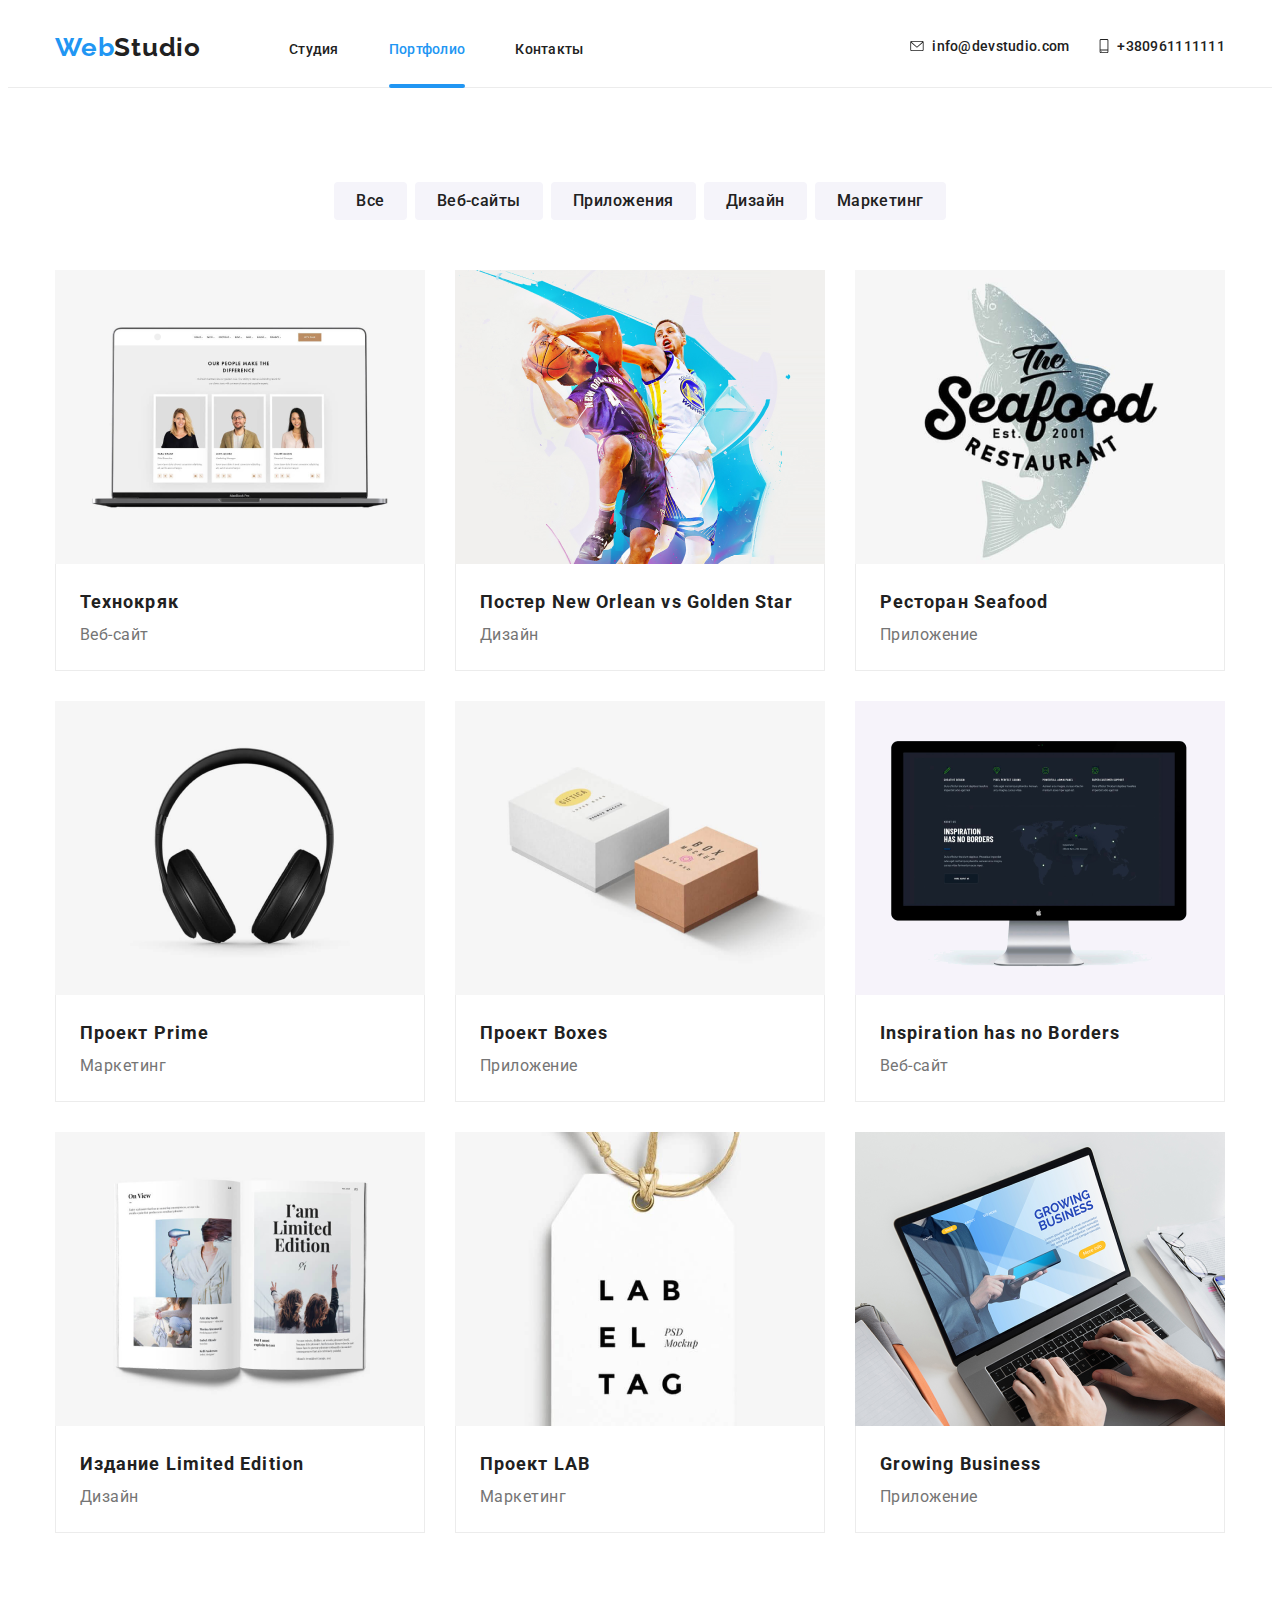
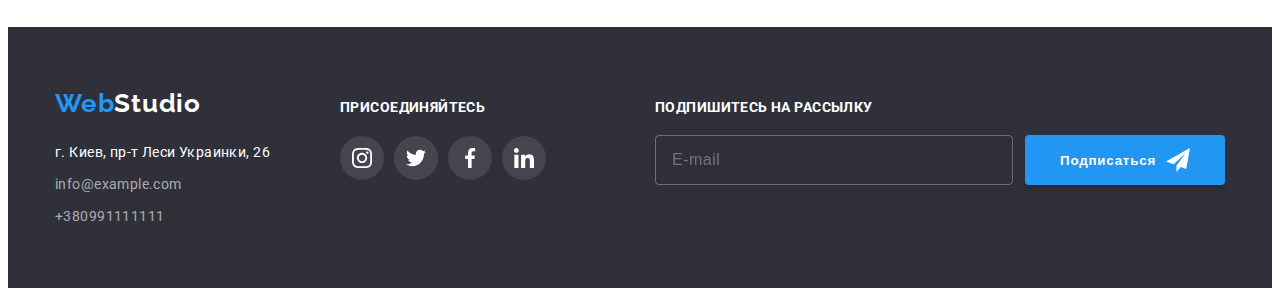
==== commit c345cf84: "ДЗ 8 Финал" ====
--- a/portfolio.html
+++ b/portfolio.html
@@ -11,7 +11,7 @@
         href="https://fonts.googleapis.com/css2?family=Raleway:wght@700&family=Roboto:wght@400;500;700;900&display=swap"
         rel="stylesheet">
 
-    <title>Homework7</title>
+    <title>Homework8</title>
     <link rel="stylesheet" href="https://cdnjs.cloudflare.com/ajax/libs/modern-normalize/1.1.0/modern-normalize.min.css"
         integrity="sha512-wpPYUAdjBVSE4KJnH1VR1HeZfpl1ub8YT/NKx4PuQ5NmX2tKuGu6U/JRp5y+Y8XG2tV+wKQpNHVUX03MfMFn9Q=="
         crossorigin="anonymous" referrerpolicy="no-referrer" />
@@ -20,41 +20,87 @@
 
 <body>
 
-    <!--header-->
-    <header class="header-two">
+    <header class="header">
         <div class="container">
-            <nav class="nav">
+            <div class="logo-tab">
                 <a href="" class="logo link nav__logo">Web<span class="nav__logoo">Studio</span></a>
-                <ul class="menu list">
-                    <li class="menu__item">
-                        <a class="menu__link link" href="./index.html">Студия</a>
-                    </li>
-                    <li class="menu__item">
-                        <a class="menu__link current link" href="portfolio.html">Портфолио</a>
-                    </li>
-                    <li class="menu__item">
-                        <a class="menu__link link" href="">Контакты</a>
-                    </li>
-                </ul>
-            </nav>
-            <ul class="contacts">
-                <li class="contacts__item">
-                    <a href="mailto:info@devstudio.com" class="contacts__mail link">
-                        <svg class="contacts__svg" width="16" height="12">
-                            <use href="./img/icons.svg#icon-envelope"></use>
-                        </svg>
-                        info@devstudio.com
-                    </a>
-                </li>
-                <li class="contacts__item">
-                    <a href="tel:+380961111111" class="contacts__phone link">
-                        <svg class="contacts__svg" width="10" height="16">
-                            <use href="./img/icons.svg#icon-smartphone"></use>
-                        </svg>
-                        +380961111111
-                    </a>
-                </li>
-            </ul>
+            </div>
+            <div class="header-tab">
+                <div class="header-nav">
+                    <ul class="nav-list">
+                        <li class="nav-list__item">
+                            <a href="./index.html" class="nav-list__link link ">Студия</a>
+                        </li>
+                        <li class="nav-list__item">
+                            <a href="./portfolio.html" class="nav-list__link link current">Портфолио</a>
+                        </li>
+                        <li class="nav-list__item">
+                            <a href="" class="nav-list__link link">Контакты</a>
+                        </li>
+                    </ul>
+                </div>
+                <div class="header-contacts">
+                    <ul class="contacts-list">
+                        <li class="contacts-list__item">
+                            <a href="mailto:info@devstudio.com" class="contacts-list__link-mail">
+                                <svg class="contacts-list__icon" width="14" height="10">
+                                    <use href="./img/icons.svg#icon-envelope"></use>
+                                </svg>
+                                info@devstudio.com</a>
+                        </li>
+                        <li class="contacts-list__item">
+                            <a href="tel:+380961111111" class="contacts-list__link-tel">
+                                <svg class="contacts-list__icon" width="10" height="14">
+                                    <use href="./img/icons.svg#icon-smartphone"></use>
+                                </svg>
+                                +380961111111</a>
+                        </li>
+                    </ul>
+                </div>
+            </div>
+            <button type="button" class="open-menu-btn">
+                <svg class="menu-icon" width="40" height="40">
+                    <use href="./img/icons.svg#icon-menu_24px"></use>
+                </svg>
+            </button>
+            <div class="mob-menu is-hidden">
+                <button type="button" class="close-menu-btn">
+                    <svg class="menu-icon" width="40" height="40">
+                        <use href="./img/icons.svg#icon-close-black-18dp-2-1-1"></use>
+                    </svg>
+                </button>
+                <div class="container">
+                    <div class="mob-top">
+                        <ul class="nav-list">
+                            <li class="nav-list__item">
+                                <a href="./index.html" class="nav-list__link link ">Студия</a>
+                            </li>
+                            <li class="nav-list__item">
+                                <a href="./portfolio.html" class="nav-list__link link current">Портфолио</a>
+                            </li>
+                            <li class="nav-list__item">
+                                <a href="" class="nav-list__link link">Контакты</a>
+                            </li>
+                        </ul>
+                    </div>
+                    <div class="mob-bottom">
+                        <ul class="contacts-list">
+                            <li class="contacts-list__item"><a href="tel:+380961111111"
+                                    class="contacts-list__link-tel">+380961111111</a></li>
+                            <li class="contacts-list__item"><a href="mailto:info@devstudio.com"
+                                    class="contacts-list__link-mail">info@devstudio.com
+                                </a>
+                            </li>
+                        </ul>
+                        <ul class="soc-list">
+                            <li class="soc-list__item"><a href="" class="soc-list__link">Instagram</a></li>
+                            <li class="soc-list__item"><a href="" class="soc-list__link">Twitter</a></li>
+                            <li class="soc-list__item"><a href="" class="soc-list__link">Facebook</a></li>
+                            <li class="soc-list__item"><a href="" class="soc-list__link">LinkedIn</a></li>
+                        </ul>
+                    </div>
+                </div>
+            </div>
         </div>
     </header>
 
@@ -85,7 +131,24 @@
                     <li class="gallery-item">
                         <a class="link" href="">
                         <div class="project-figure">
+                            <picture>
+                                <source srcset="
+                                                            ./img/3.1.png        1x,
+                                                            ./img/3-1-2x.jpg     2x
+                                        " media="(min-width: 1200px)"
+                                />
+                                <source srcset="
+                                                            ./img/3-1-tabl.jpg        1x,
+                                                            ./img/3-1-tabl-2x.jpg     2x
+                                        " media="(min-width: 768px)"
+                                />
+                                <source srcset="
+                                                            ./img/3-1-mob.jpg        1x,
+                                                            ./img/3-1-mob-2x.jpg     2x
+                                        " media="(min-width: 480px)"
+                                />
                                 <img class="projects-image" src="img/3.1.png" width="370" alt="Фото на компьютере" />
+                            </picture>                        
                             <div class="description-wrapper">
                                 <p class="project-description">
                                 Ресурс предлагает комплексные предложения с разным уровнем функционала и
@@ -103,7 +166,24 @@
                     <li class="gallery-item">
                         <a class="link" href="">
                             <div class="project-figure">
-                        <img src="img/3.2.png" width="370" alt="Баскетбольный матч" />
+                                <picture>
+                                    <source srcset="
+                                                            ./img/3.2.png        1x,
+                                                            ./img/3-2-2x.jpg     2x
+                                        " media="(min-width: 1200px)"
+                                    />
+                                    <source srcset="
+                                                            ./img/3-2-tabl.jpg        1x,
+                                                            ./img/3-2-tabl-2x.jpg     2x
+                                        " media="(min-width: 768px)"
+                                    />
+                                    <source srcset="
+                                                            ./img/3-2-mob.jpg        1x,
+                                                            ./img/3-2-mob-2x.jpg     2x
+                                        " media="(max-width: 767px)"
+                                    />
+                                    <img src="img/3.2.png" width="370" alt="Баскетбольный матч" />
+                                </picture>
                         <div class="description-wrapper">
                             <p class="project-description">
                                 Ресурс предлагает комплексные предложения с разным уровнем функционала и
@@ -121,7 +201,24 @@
                     <li class="gallery-item">
                         <a class="link" href="">
                             <div class="project-figure">
-                        <img src="img/3.3.png" width="370" alt="Логотип ресторана" />
+                                <picture>
+                                    <source srcset="
+                                                            ./img/3.3.png        1x,
+                                                            ./img/3-3-2x.jpg     2x
+                                        " media="(min-width: 1200px)"
+                                    />
+                                    <source srcset="
+                                                            ./img/3-3-tabl.jpg        1x,
+                                                            ./img/3-3-tabl-2x.jpg     2x
+                                        " media="(min-width: 768px)"
+                                    />
+                                    <source srcset="
+                                                            ./img/3-3-mob.jpg        1x,
+                                                            ./img/3-3-mob-2x.jpg     2x
+                                        " media="(max-width: 767px)"
+                                    />
+                                    <img src="img/3.3.png" width="370" alt="Логотип ресторана" />
+                                </picture>
                         <div class="description-wrapper">
                                 <p class="project-description">
                                 Ресурс предлагает комплексные предложения с разным уровнем функционала и
@@ -139,7 +236,24 @@
                     <li class="gallery-item">
                         <a class="link" href="">
                             <div class="project-figure">
-                        <img src="img/3.4.png" width="370" alt="Наушники" />
+                                <picture>
+                                    <source srcset="
+                                                            ./img/3.4.png        1x,
+                                                            ./img/3-4-2x.jpg     2x
+                                        " media="(min-width: 1200px)"
+                                    />
+                                    <source srcset="
+                                                            ./img/3-4-tabl.jpg        1x,
+                                                            ./img/3-4-tabl-2x.jpg     2x
+                                        " media="(min-width: 768px)"
+                                    />
+                                    <source srcset="
+                                                            ./img/3-4-mob.jpg        1x,
+                                                            ./img/3-4-mob-2x.jpg     2x
+                                        " media="(max-width: 767px)"
+                                    />
+                                    <img src="img/3.4.png" width="370" alt="Наушники" />
+                                </picture>
                         <div class="description-wrapper">
                                 <p class="project-description">
                                 Ресурс предлагает комплексные предложения с разным уровнем функционала и
@@ -157,7 +271,21 @@
                     <li class="gallery-item">
                         <a class="link" href="">
                             <div class="project-figure">
-                        <img src="img/3.5.png" width="370" alt="Упаковочные боксы" />
+                                <picture>
+                                    <source srcset="
+                                                            ./img/3.5.png        1x,
+                                                            ./img/3-5-2x.jpg     2x
+                                         " media="(min-width: 1200px)" />
+                                    <source srcset="
+                                                            ./img/3-5-tabl.jpg        1x,
+                                                            ./img/3-5-tabl-2x.jpg     2x
+                                         " media="(min-width: 768px)" />
+                                    <source srcset="
+                                                            ./img/3-5-mob.jpg        1x,
+                                                            ./img/3-5-mob-2x.jpg     2x
+                                         " media="(max-width: 767px)" />
+                                    <img src="img/3.5.png" width="370" alt="Упаковочные боксы" />
+                                </picture>
                         <div class="description-wrapper">
                                 <p class="project-description">
                                 Ресурс предлагает комплексные предложения с разным уровнем функционала и
@@ -175,7 +303,24 @@
                     <li class="gallery-item">
                         <a class="link" href="">
                             <div class="project-figure">
-                        <img src="img/3.6.png" width="370" alt="Монитор" />
+                                <picture>
+                                    <source srcset="
+                                                            ./img/3.6.png        1x,
+                                                            ./img/3-6-2x.jpg     2x
+                                        " media="(min-width: 1200px)"
+                                    />
+                                    <source srcset="
+                                                            ./img/3-6-tabl.jpg        1x,
+                                                            ./img/3-6-tabl-2x.jpg     2x
+                                        " media="(min-width: 768px)"
+                                    />
+                                    <source srcset="
+                                                            ./img/3-6-mob.jpg        1x,
+                                                            ./img/3-6-mob-2x.jpg     2x
+                                        " media="(max-width: 767px)"
+                                    />
+                                    <img src="img/3.6.png" width="370" alt="Монитор" />
+                                </picture>
                         <div class="description-wrapper">
                                 <p class="project-description">
                                 Ресурс предлагает комплексные предложения с разным уровнем функционала и
@@ -193,7 +338,24 @@
                     <li class="gallery-item">
                         <a class="link" href="">
                             <div class="project-figure">
-                        <img src="img/3.7.png" width="370" alt="Книга" />
+                                <picture>
+                                    <source srcset="
+                                                            ./img/3.7.png        1x,
+                                                            ./img/3-7-2x.jpg     2x
+                                        " media="(min-width: 1200px)"
+                                    />
+                                    <source srcset="
+                                                            ./img/3-7-tabl.jpg        1x,
+                                                            ./img/3-7-tabl-2x.jpg     2x
+                                        " media="(min-width: 768px)"
+                                    />
+                                    <source srcset="
+                                                            ./img/3-7-mob.jpg        1x,
+                                                            ./img/3-7-mob-2x.jpg     2x
+                                        " media="(max-width: 767px)"
+                                    />
+                                    <img src="img/3.7.png" width="370" alt="Книга" />
+                                </picture>
                         <div class="description-wrapper">
                                 <p class="project-description">
                                 Ресурс предлагает комплексные предложения с разным уровнем функционала и
@@ -211,7 +373,24 @@
                     <li class="gallery-item">
                         <a class="link" href="">
                             <div class="project-figure">
-                        <img src="img/3.8.png" width="370" alt="Подвеска" />
+                                <picture>
+                                    <source srcset="
+                                                            ./img/3.8.png        1x,
+                                                            ./img/3-8-2x.jpg     2x
+                                        " media="(min-width: 1200px)"
+                                    />
+                                    <source srcset="
+                                                            ./img/3-8-tabl.jpg        1x,
+                                                            ./img/3-8-tabl-2x.jpg     2x
+                                        " media="(min-width: 768px)"
+                                    />
+                                    <source srcset="
+                                                            ./img/3-8-mob.jpg        1x,
+                                                            ./img/3-8-mob-2x.jpg     2x
+                                        " media="(max-width: 767px)"
+                                    />    
+                                    <img src="img/3.8.png" width="370" alt="Подвеска" />
+                                </picture>
                         <div class="description-wrapper">
                                 <p class="project-description">
                                 Ресурс предлагает комплексные предложения с разным уровнем функционала и
@@ -229,7 +408,24 @@
                     <li class="gallery-item">
                         <a class="link" href="">
                             <div class="project-figure">
-                        <img src="img/3.9.png" width="370" alt="Работа за компьютером" />
+                                <picture>
+                                    <source srcset="
+                                                            ./img/3.9.png        1x,
+                                                            ./img/3-9-2x.jpg     2x
+                                        " media="(min-width: 1200px)"
+                                    />
+                                    <source srcset="
+                                                            ./img/3-9-tabl.jpg        1x,
+                                                            ./img/3-9-tabl-2x.jpg     2x
+                                        " media="(min-width: 768px)"
+                                    />
+                                    <source srcset="
+                                                            ./img/3-9-mob.jpg        1x,
+                                                            ./img/3-9-mob-2x.jpg     2x
+                                        " media="(max-width: 767px)"
+                                    />
+                                    <img src="img/3.9.png" width="370" alt="Работа за компьютером" />
+                                </picture>
                         <div class="description-wrapper">
                                 <p class="project-description">
                                 Ресурс предлагает комплексные предложения с разным уровнем функционала и
@@ -249,56 +445,54 @@
         </section>
     </main>
 
-        <!--footer-->
-        <footer class="footer">
-            <div class="container">
-                <div class="adress-container">
-                    <a href="" class="footer-logo link">Web<span class="footer-logoo">Studio</span></a>
-                    <address class="adress">г. Киев, пр-т Леси Украинки, 26</address>
-                    <ul class="footer-contacts">
-                        <li class="footer-contacts-item">
-                            <a href="mailto:info@devstudio.com" class="footer-mail link">info@example.com</a>
-                        </li>
-                        <li class="footer-contacts-item">
-                            <a href="tel:+380961111111" class="footer-phone link">+38 099 111 11 11</a>
-                        </li>
-                    </ul>
+    <footer class="footer">
+        <div class="container footer-cont">
+            <div class="footer-nav block">
+                <a href="" class="footer-logo link">Web<span class="footer-logoo">Studio</span> </a>
+                <address class="footer-nav__adress">г. Киев, пр-т Леси Украинки, 26</address>
+                <ul class="footer-nav-list">
+                    <li><a href="mailto:info@example.com" class="footer-nav-list__link link">info@example.com</a></li>
+                    <li><a href="tel:+380991111111" class="footer-nav-list__link link">+380991111111</a></li>
+                </ul>
+            </div>
+            <div class="footer-links block">
+                <h3 class="footer-title">присоединяйтесь</h3>
+                <ul class="footer-list">
+                    <li class="footer-list__item"><a href="" class="footer-list__link"><svg class="footer-list__icon"
+                                width="20" height="20">
+                                <use href="./img/icons.svg#icon-instagram-2"></use>
+                            </svg></a></li>
+                    <li class="footer-list__item"><a href="" class="footer-list__link"><svg class="footer-list__icon"
+                                width="20" height="20">
+                                <use href="./img/icons.svg#icon-twitter-1"></use>
+                            </svg></a></li>
+                    <li class="footer-list__item"><a href="" class="footer-list__link"><svg class="footer-list__icon"
+                                width="20" height="20">
+                                <use href="./img/icons.svg#icon-facebook-1"></use>
+                            </svg></a></li>
+                    <li class="footer-list__item"><a href="" class="footer-list__link"><svg class="footer-list__icon"
+                                width="20" height="20">
+                                <use href="./img/icons.svg#icon-linkedin-1"></use>
+                            </svg></a></li>
+                </ul>
+            </div>
+            <form class="form block">
+                <p class="form-title">Подпишитесь на рассылку</p>
+                <div class="form-wrap">
+                    <label class="form-label">
+                        <input class="input-form" type="email" name="email" placeholder="E-mail">
+                    </label>
+                    <button class="form-btn" type="submit">Подписаться
+                        <svg class="icon-form" width="24" height="24">
+                            <use href="./img/icons.svg#icon-icon-send-1"></use>
+                        </svg>
+                    </button>
                 </div>
-                <div class="company-soc">
-                    <p class="soc">Присоединяйтесь</p>
-                    <ul class="company-soc-list">
-                        <li class="company-soc-item">
-                            <a href="" class="company-soc-link link">
-                                <svg class="company-soc-icon" width="20" height="20">
-                                    <use href="./img/icons.svg#icon-instagram-2"></use>
-                                </svg>
-                            </a>
-                        </li>
-                        <li class="company-soc-item">
-                            <a href="" class="company-soc-link link">
-                                <svg class="company-soc-icon" width="20" height="20">
-                                    <use href="./img/icons.svg#icon-twitter-1"></use>
-                                </svg>
-                            </a>
-                        </li>
-                        <li class="company-soc-item">
-                            <a href="" class="company-soc-link link">
-                                <svg class="company-soc-icon" width="20" height="20">
-                                    <use href="./img/icons.svg#icon-facebook-1"></use>
-                                </svg>
-                            </a>
-                        </li>
-                        <li class="company-soc-item">
-                            <a href="" class="company-soc-link link">
-                                <svg class="company-soc-icon" width="20" height="20">
-                                    <use href="./img/icons.svg#icon-linkedin-1"></use>
-                                </svg>
-                            </a>
-                        </li>
-                    </ul>
-                </div>
-            </div>
-        </footer>
+            </form>
+        </div>
+    </footer>
+    
+        <script src="./js/menu.js"></script>
         
 </body>
 
--- a/css/main.min.css
+++ b/css/main.min.css
@@ -1 +1 @@
-:root{--main-color: #FFFFFF;--pre-main-color: #212121;--hover-color: #2196F3;--text-color: #757575;--svg-links-color: #afb1b8;--primary-transition-time: 250ms;--primary-cubic-function: cubic-bezier(0.4, 0, 0.2, 1);--projects-overlay-color: rgba(33, 150, 243, 0.9);--galery-overlay-color: rgba(47, 48, 58, 0.8);--modal-background-color: rgba(0, 0, 0, 0.2)}p,h1,h2,h3,h4,h5,h6{margin:0}ul{margin:0;padding-left:0}img{display:block;max-width:100%;height:auto;width:100%}li{list-style-type:none}body{font-family:"Roboto"}button{margin:0 auto;display:block}*{box-sizing:border-box}.visually-hidden{position:absolute;white-space:nowrap;width:1px;height:1px;overflow:hidden;border:0;padding:0;clip:rect(0 0 0 0);clip-path:inset(50%);margin:-1px}.description-wrapper,.header-two .container,.footer-button,.company-soc-link,.company-clients-link,.masters-soc-list__link,.work-photo__galery-description,.description__company-ben,.main-button,.contacts__phone,.contacts__mail,.header .container{display:flex;align-items:center}.container{width:100%;padding-left:15px;padding-right:15px;margin:0 auto}@media screen and (min-width: 480px){.container{max-width:480px}}@media screen and (min-width: 768px){.container{max-width:768px}}@media screen and (min-width: 1200px){.container{max-width:1200px}}.backdrop{position:fixed;top:0;left:0;width:100%;height:100%;background-color:var(--modal-background-color)}.backdrop.is-hidden{opacity:0;transition:opacity var(--primary-transition-time) var(--primary-cubic-function);visibility:hidden;pointer-events:none}.modal{padding:40px;position:absolute;top:50%;left:50%;transform:translate(-50%, -50%) scale(1) rotate(0);transition:transform var(--primary-transition-time) var(--primary-cubic-function);width:528px;min-height:581px;background-color:#fff;border-radius:5px;opacity:1;visibility:visible}.backdrop.is-hidden .modal{transform:translate(-50%, -50%) scale(0)}.modal-close-btn{position:absolute;right:8px;top:8px;width:30px;height:30px;border:1px solid rgba(0,0,0,.1);border-radius:50%;cursor:pointer;background-color:rgba(0,0,0,0);display:flex;align-items:center;justify-content:center;outline:none;transition:color var(--primary-transition-time) var(--primary-cubic-function)}.modal-close-btn:hover,.modal-close-btn:focus{color:#2196f3}.modal-title{font-weight:700;font-size:20px;line-height:1.15;text-align:center;letter-spacing:.03em;color:#212121;min-width:448px;margin-bottom:12px}.modal-field{margin-bottom:10px}.modal-label{display:block;margin-bottom:4px;font-size:12px;line-height:1.17;letter-spacing:.01em;color:#757575}.input-wrap{position:relative}.modal-input{width:100%;height:40px;border:1px solid rgba(33,33,33,.2);border-radius:4px;background-color:rgba(0,0,0,0);padding-left:42px;outline:rgba(0,0,0,0);transition:border-color var(--primary-transition-time) var(--primary-cubic-function)}.modal-input:not(:placeholder-shown):not(:focus):valid{background-color:green}.modal-input:placeholder-shown{background-color:rgba(0,0,0,0)}.modal-input::placeholder{font-weight:400;font-size:14px;line-height:1.17px;letter-spacing:.01em;color:rgba(117,117,117,.5)}.modal-input:focus,.modal-input:hover{border-color:var(--hover-color)}.input-icon{position:absolute;left:15px;top:50%;transform:translateY(-50%);transition:fill var(--primary-transition-time) var(--primary-cubic-function)}.modal-input:focus+.input-icon,.modal-input:hover+.input-icon{fill:var(--hover-color)}.modal-text-area{width:100%;height:120px;border:1px solid rgba(33,33,33,.2);border-radius:4px;resize:none;padding:12px;outline:none;transition:border-color var(--primary-transition-time) var(--primary-cubic-function);margin-bottom:20px}.modal-text-area:hover,.modal-text-area:focus{border-color:var(--hover-color)}.check-text{font-weight:400;font-size:14px;line-height:1.71px;letter-spacing:.03em;color:#757575;display:flex;align-items:center;margin-bottom:30px}.check-text a{color:#2196f3}.check-text span{width:16px;height:15px;border:1px solid rgba(34,34,34,.2);margin-right:7px;display:flex;align-items:center;justify-content:center}.input-check:checked+.check-text span{background-color:#2196f3;border:none}.check-icon{fill:rgba(0,0,0,0)}.input-check:checked+.check-text .check-icon{fill:#fff}.modal-button{width:200px;height:50;font-family:inherit;font-weight:700;font-size:16px;line-height:1.88;letter-spacing:.06em;border-radius:4px;border:0px;color:var(--main-color);cursor:pointer;background-color:var(--hover-color);padding-top:10px;padding-bottom:10px;padding-left:55px;padding-right:55px;transition:background-color var(--primary-transition-time) var(--primary-cubic-function);outline:none}.modal-button:hover,.modal-button:focus{background-color:#188ce8}.nav{display:flex;align-items:center}.nav .current{color:var(--hover-color)}.nav .current::after{content:"";display:block;position:absolute;left:0;bottom:0;width:100%;height:4px;background-color:var(--hover-color);border-radius:2px}.nav__logo,.nav__logoo{font-family:"Raleway";font-weight:700;font-size:26px;line-height:1.29;letter-spacing:.03em;color:var(--hover-color);margin-right:46.5px}.nav__logoo{color:var(--pre-main-color)}.header .logo{display:block;padding:24px 0 25px 0}.link{text-decoration:none}.menu{display:flex}.menu__item:not(last-child){margin-right:50px}.menu__link{position:relative;padding:32px 0;font-weight:500;font-size:14px;line-height:1.14;letter-spacing:.02em;color:var(--text-color);transition:color var(--primary-transition-time) var(--primary-cubic-function)}.menu__link:hover,.menu__link:focus{color:var(--hover-color)}.menu__link{color:var(--pre-main-color)}.contacts{display:flex;margin-left:auto}.contacts__mail{display:block;font-weight:500;font-size:14px;line-height:1.14;letter-spacing:.02em;color:var(--text-color);padding:32px 0;margin-right:50px;justify-content:center;transition:color var(--primary-transition-time) var(--primary-cubic-function)}.contacts__mail:hover,.contacts__mail:focus{color:var(--hover-color)}.contacts__phone{display:block;font-weight:500;font-size:14px;line-height:1.14;letter-spacing:.02em;color:var(--text-color);padding:32px 0;justify-content:center;transition:color var(--primary-transition-time) var(--primary-cubic-function)}.contacts__phone:hover,.contacts__phone:focus{color:var(--hover-color)}.contacts__svg{fill:currentColor;margin-right:10px}.main-section{background-color:#c4c4c4;background-image:linear-gradient(rgba(47, 48, 58, 0.4), rgba(47, 48, 58, 0.4)),url(../img/Img.png);background-repeat:no-repeat;background-size:cover;background-position:center;max-width:1600px;margin:0 auto;padding-top:200px;padding-bottom:200px}.main-name{width:670px;font-weight:900;font-size:44px;line-height:1.36;text-align:center;letter-spacing:.06em;text-transform:uppercase;color:var(--main-color);margin:0 auto 30px auto;text-align:center;margin-bottom:30px}.main-button{font-family:inherit;font-weight:700;font-size:16px;line-height:1.88;text-align:center;letter-spacing:.06em;border-radius:4px;border:0px;color:var(--main-color);cursor:pointer;background-color:var(--hover-color);padding-top:10px;padding-bottom:10px;padding-left:32px;padding-right:32px;transition:background-color var(--primary-transition-time) var(--primary-cubic-function);outline:none}.main-button:hover,.main-button:focus{background-color:#188ce8}.company{padding-top:94px;padding-bottom:94px}.description{display:flex;justify-content:space-between}.title{font-weight:700;font-size:14px;line-height:1.14;letter-spacing:.03em;text-transform:uppercase;color:var(--pre-main-color);margin-bottom:10px}.title-text{font-weight:400;font-size:14px;line-height:1.71;letter-spacing:.03em;color:var(--text-color);max-width:260px}.description__company-ben{justify-content:center;width:270px;height:120px;background-color:#f5f4fa;margin-bottom:30px}.work-projects{padding-bottom:94px}.pre-main-title{font-weight:700;font-size:36px;line-height:1.17;text-align:center;letter-spacing:.03em;color:var(--pre-main-color);margin-bottom:50px}.work-photo{display:flex}.work-photo__item+.work-photo__item{margin-left:30px}.work-photo__item{position:relative}.work-photo__galery-description{justify-content:center;height:70px;width:100%;position:absolute;bottom:0;font-weight:700;font-size:14px;line-height:1.14;text-transform:uppercase;color:var(--main-color);background-color:var(--galery-overlay-color)}.masters{padding-top:94px;padding-bottom:94px;background:#f5f4fa}.team{font-weight:700;font-size:36px;line-height:1.17;text-align:center;letter-spacing:.03em;color:var(--pre-main-color);margin-bottom:50px}.workers-list{display:flex;margin-left:-30px}@media screen and (min-width: 768px){.workers-list{padding-top:60px;padding-bottom:60px}}@media screen and (min-width: 1200px){.workers-list{padding-top:94px;padding-bottom:94px}}.workers-list__item{width:100%;margin-left:30px;background-color:var(--main-color);box-shadow:0px 1px 3px rgba(0,0,0,.12),0px 1px 1px rgba(0,0,0,.14),0px 2px 1px rgba(0,0,0,.16);border-radius:0px 0px 4px 4px}@media screen and (min-width: 768px){.workers-list__item{width:calc((100% - 30px)/2)}}@media screen and (min-width: 1200px){.workers-list__item{width:calc((100% - 90px)/4)}}.about-workers-div{padding-top:30px;padding-bottom:30px}.names{font-weight:500;font-size:16px;line-height:1.19;text-align:center;letter-spacing:.03em;color:var(--pre-main-color)}.names-text{font-weight:400;font-size:16px;line-height:1.19;text-align:center;letter-spacing:.03em;color:var(--text-color);padding-top:10px;margin-bottom:16px}.masters-soc-list{display:flex;justify-content:center}.masters-soc-list__item{width:44px;height:44px;margin-left:10px}.masters-soc-list__item:first-child{margin-left:0}.masters-soc-list__link{justify-content:center;width:100%;height:100%;border-radius:50%;background-color:var(--main-color);color:var(--svg-links-color);transition:background-color var(--primary-transition-time) var(--primary-cubic-function),color var(--primary-transition-time) var(--primary-cubic-function);outline:none}.masters-soc-list__link:hover,.masters-soc-list__link:focus{background-color:var(--hover-color);color:var(--main-color)}.masters-soc-list__icon{fill:currentColor}.clients{padding-top:94px;padding-bottom:94px}.clients-list{display:flex;justify-content:center}.company-clients{width:170px;height:92px}.company-clients+.company-clients{margin-left:30px}.company-clients-link{justify-content:center;width:100%;height:100%;border-top:1px solid var(--svg-links-color);border-bottom:1px solid var(--svg-links-color);border-left:1px solid var(--svg-links-color);border-right:1px solid var(--svg-links-color);border-radius:4px;color:var(--svg-links-color);outline:none}.company-clients-link:hover,.company-clients-link:focus{border-color:var(--hover-color);color:var(--hover-color)}.company-clients-icon{fill:currentColor;transition:color var(--primary-transition-time) var(--primary-cubic-function)}.footer{background:#2f303a;padding-top:60px;padding-bottom:60px}.footer .container{display:flex;align-items:baseline}.footer-logo,.footer-logoo{font-family:"Raleway";font-weight:700;font-size:26px;line-height:1.29;letter-spacing:.03em;color:var(--hover-color);margin-right:46.5px}.footer-logoo{color:var(--main-color)}.adress-container{margin-right:70px}.adress{font-weight:400;font-size:14px;line-height:1.71;letter-spacing:.03em;font-style:normal;color:var(--main-color);margin-top:20px}.footer-contacts{display:flex;flex-direction:column;margin-left:auto}.footer-contacts-item{margin-top:9px}.footer-mail{font-weight:400;font-size:14px;line-height:1.71;letter-spacing:.03em;color:rgba(255,255,255,.6);transition:color var(--primary-transition-time) var(--primary-cubic-function)}.footer-mail:hover,.footer-mail:focus{color:var(--hover-color)}.footer-phone{font-weight:400;font-size:14px;line-height:1.71;letter-spacing:.03em;color:rgba(255,255,255,.6);margin-top:9px;margin-bottom:60px;transition:color var(--primary-transition-time) var(--primary-cubic-function)}.footer-phone:hover,.footer-phone:focus{color:var(--hover-color)}.company-soc{margin-right:auto}.soc{font-style:normal;font-weight:700;font-size:14px;line-height:1.14;letter-spacing:.03em;text-transform:uppercase;color:var(--main-color);margin-bottom:20px;padding-left:10px}.company-soc-list{display:flex;justify-content:center}.company-soc-item{width:44px;height:44px;margin-left:10px}.company-soc-item :first-child{margin-left:0}.company-soc-link{justify-content:center;width:100%;height:100%;border-radius:50%;background-image:linear-gradient(rgba(255, 255, 255, 0.1), rgba(255, 255, 255, 0.1));color:var(--main-color);transition:background-color var(--primary-transition-time) var(--primary-cubic-function);outline:none}.company-soc-link:hover,.company-soc-link:focus{background-color:var(--hover-color);color:var(--main-color)}.company-soc-icon{fill:currentColor}.footer-title{display:block;font-size:14px;line-height:1.14;font-weight:700;letter-spacing:.03em;text-transform:uppercase;color:var(--main-color);margin-bottom:20px}.footer-form{display:flex;align-items:flex-end}.footer label{width:358px;margin-right:12px}.footer .modal-footer-input{color:var(--main-color);width:358px;height:50px;padding:15px 16px;border-radius:4px;border:1px solid rgba(255,255,255,.3);filter:0px 4px 4px rgba(0,0,0,.15);background-color:#2f303a}.footer-button{justify-content:center;padding:0;width:200px;height:50px;border:none;border-radius:4px;font-weight:700;font-size:16px;line-height:1.67;letter-spacing:.06em;color:var(--main-color);background-color:var(--hover-color);box-shadow:0px 4px 4px rgba(0,0,0,.15);cursor:pointer;outline:none}.footer-button,.footer-button{background-color:#188ce8}.send-icon{margin-left:10px}.header-two{border-bottom:1px solid #ececec}.portfolio{padding-top:94px;padding-bottom:94px}.filter{display:flex;justify-content:center;margin-bottom:50px}.filter-item:not(:last-child){margin-right:8px}.pre-main-button{font-family:inherit;font-weight:500;font-size:16px;line-height:1.62;text-align:center;letter-spacing:.03em;border:0px;color:var(--pre-main-color);cursor:pointer;background-color:#f5f4fa;border-radius:4px;padding-top:6px;padding-bottom:6px;padding-left:22px;padding-right:22px;transition:background-color var(--primary-transition-time) var(--primary-cubic-function),color var(--primary-transition-time) var(--primary-cubic-function);outline:none}.pre-main-button:hover,.pre-main-button:focus{color:var(--main-color);background-color:#188ce8;box-shadow:0px 3px 1px rgba(0,0,0,.1),0px 1px 2px rgba(0,0,0,.08),0px 2px 2px rgba(0,0,0,.12)}.gallery{display:flex;flex-wrap:wrap;margin:-15px}.gallery-item{flex-basis:calc(33.3333333333% - 30px);margin:15px}.gallery-item:hover,.gallery-item:focus{box-shadow:0px 1px 1px rgba(0,0,0,.12),0px 4px 4px rgba(0,0,0,.06),1px 4px 6px rgba(0,0,0,.16)}.gallery .link:hover .description-wrapper,.gallery .link:focus .description-wrapper{transform:translateY(0)}.project-figure{position:relative;overflow:hidden}.projects-image{display:block;width:100%;height:100%}.description-wrapper{justify-content:center;position:absolute;top:0;width:100%;height:100%;transform:translateY(101%);transition:transform var(--primary-transition-time) var(--primary-cubic-function);background-color:var(--projects-overlay-color)}.project-description{width:322px;font-size:18px;line-height:1.56;color:var(--main-color)}.work-div{padding-top:20px;padding-bottom:20px;padding-left:24px;padding-right:24px;border-bottom:1px solid #ececec;border-left:1px solid #ececec;border-right:1px solid #ececec}.work{font-weight:700;font-size:18px;line-height:2;letter-spacing:.06em;color:var(--pre-main-color)}.work-name{font-weight:400;font-size:16px;line-height:1.88;letter-spacing:.03em;color:var(--text-color)}/*# sourceMappingURL=main.min.css.map */+:root{--main-color: #FFFFFF;--pre-main-color: #212121;--hover-color: #2196F3;--text-color: #757575;--svg-links-color: #afb1b8;--primary-transition-time: 250ms;--primary-cubic-function: cubic-bezier(0.4, 0, 0.2, 1);--projects-overlay-color: rgba(33, 150, 243, 0.9);--galery-overlay-color: rgba(47, 48, 58, 0.8);--modal-background-color: rgba(0, 0, 0, 0.2)}p,h1,h2,h3,h4,h5,h6{margin:0}ul{margin:0;padding-left:0}img{display:block;max-width:100%;height:auto;width:100%}a{text-decoration:none}li{list-style-type:none}body{font-family:"Roboto"}button{margin:0 auto;display:block}*{box-sizing:border-box}.visually-hidden{position:absolute;white-space:nowrap;width:1px;height:1px;overflow:hidden;border:0;padding:0;clip:rect(0 0 0 0);clip-path:inset(50%);margin:-1px}.description-wrapper,.header-two .container,.company-clients-link,.masters-soc-list__link,.work-photo__galery-description,.description__company-ben,.main-button,.header .container{display:flex;align-items:center}.container{width:100%;padding-left:15px;padding-right:15px;margin:0 auto}@media screen and (min-width: 480px){.container{max-width:480px}}@media screen and (min-width: 768px){.container{max-width:768px}}@media screen and (min-width: 1200px){.container{max-width:1200px}}.backdrop{position:fixed;top:0;left:0;width:100%;height:100%;background-color:var(--modal-background-color)}.backdrop.is-hidden{opacity:0;transition:opacity var(--primary-transition-time) var(--primary-cubic-function);visibility:hidden;pointer-events:none}.modal{padding:40px;position:absolute;top:50%;left:50%;transform:translate(-50%, -50%) scale(1) rotate(0);transition:transform var(--primary-transition-time) var(--primary-cubic-function);width:528px;min-height:581px;background-color:#fff;border-radius:5px;opacity:1;visibility:visible}.backdrop.is-hidden .modal{transform:translate(-50%, -50%) scale(0)}.modal-close-btn{position:absolute;right:8px;top:8px;width:30px;height:30px;border:1px solid rgba(0,0,0,.1);border-radius:50%;cursor:pointer;background-color:rgba(0,0,0,0);display:flex;align-items:center;justify-content:center;outline:none;transition:color var(--primary-transition-time) var(--primary-cubic-function)}.modal-close-btn:hover,.modal-close-btn:focus{color:#2196f3}.modal-title{font-weight:700;font-size:20px;line-height:1.15;text-align:center;letter-spacing:.03em;color:#212121;min-width:448px;margin-bottom:12px}.modal-field{margin-bottom:10px}.modal-label{display:block;margin-bottom:4px;font-size:12px;line-height:1.17;letter-spacing:.01em;color:#757575}.input-wrap{position:relative}.modal-input{width:100%;height:40px;border:1px solid rgba(33,33,33,.2);border-radius:4px;background-color:rgba(0,0,0,0);padding-left:42px;outline:rgba(0,0,0,0);transition:border-color var(--primary-transition-time) var(--primary-cubic-function)}.modal-input:not(:placeholder-shown):not(:focus):valid{background-color:green}.modal-input:placeholder-shown{background-color:rgba(0,0,0,0)}.modal-input::placeholder{font-weight:400;font-size:14px;line-height:1.17px;letter-spacing:.01em;color:rgba(117,117,117,.5)}.modal-input:focus,.modal-input:hover{border-color:var(--hover-color)}.input-icon{position:absolute;left:15px;top:50%;transform:translateY(-50%);transition:fill var(--primary-transition-time) var(--primary-cubic-function)}.modal-input:focus+.input-icon,.modal-input:hover+.input-icon{fill:var(--hover-color)}.modal-text-area{width:100%;height:120px;border:1px solid rgba(33,33,33,.2);border-radius:4px;resize:none;padding:12px;outline:none;transition:border-color var(--primary-transition-time) var(--primary-cubic-function);margin-bottom:20px}.modal-text-area:hover,.modal-text-area:focus{border-color:var(--hover-color)}.check-text{font-weight:400;font-size:14px;line-height:1.71px;letter-spacing:.03em;color:#757575;display:flex;align-items:center;margin-bottom:30px}.check-text a{color:#2196f3}.check-text span{width:16px;height:15px;border:1px solid rgba(34,34,34,.2);margin-right:7px;display:flex;align-items:center;justify-content:center}.input-check:checked+.check-text span{background-color:#2196f3;border:none}.check-icon{fill:rgba(0,0,0,0)}.input-check:checked+.check-text .check-icon{fill:#fff}.modal-button{width:200px;height:50;font-family:inherit;font-weight:700;font-size:16px;line-height:1.88;letter-spacing:.06em;border-radius:4px;border:0px;color:var(--main-color);cursor:pointer;background-color:var(--hover-color);padding-top:10px;padding-bottom:10px;padding-left:55px;padding-right:55px;transition:background-color var(--primary-transition-time) var(--primary-cubic-function);outline:none}.modal-button:hover,.modal-button:focus{background-color:#188ce8}.header{height:60px;background-color:#fff}@media screen and (min-width: 768px){.header{border-bottom:1px solid #ececec;height:80px}}.header>.container{display:flex;align-items:center}@media screen and (min-width: 768px){.header>.container{height:80px}}.open-menu-btn{display:block;padding:0px;margin:0px;margin-left:auto;cursor:pointer;border:none;background-color:rgba(0,0,0,0);transition:fill 250ms cubic-bezier(0.4, 0, 0.2, 1),transform 500ms cubic-bezier(0.4, 0, 0.2, 1)}@media screen and (min-width: 768px){.open-menu-btn{display:none}}.open-menu-btn:hover,.open-menu-btn:focus{fill:#2196f3;transform:rotate(180deg)}.close-menu-btn{position:fixed;top:10px;right:15px;padding:0px;height:40px;cursor:pointer;border:none;background-color:rgba(0,0,0,0);transition:fill 250ms cubic-bezier(0.4, 0, 0.2, 1),transform 500ms cubic-bezier(0.4, 0, 0.2, 1)}.close-menu-btn:hover,.close-menu-btn:focus{fill:#2196f3;transform:rotate(360deg)}.mob-menu{z-index:2;position:fixed;background-color:#fff;top:0;left:0;width:100vw;height:100vh;padding:48px 25px;overflow:auto;transition:transform 500ms,cubic-bezier(0.4, 0, 0.2, 1) 1000ms,visibility 1s 0s}@media screen and (min-width: 768px){.mob-menu{display:none}}.mob-menu.is-hidden{opacity:0;pointer-events:none;visibility:hidden;transform:translate(-100%);transition:1000ms,visibility 0s 1s}.mob-menu .container{display:flex;flex-direction:column;height:100%;justify-content:space-between}@media screen and (min-width: 768px){.nav-list{display:flex}}@media screen and (max-width: 767px){.nav-list__item:not(:last-child){margin-bottom:32px}}.nav-list__link{font-weight:500;font-size:40px;line-height:1.175;letter-spacing:.02em;color:#212121;transition:color 250ms cubic-bezier(0.4, 0, 0.2, 1)}@media screen and (min-width: 768px){.nav-list__link{padding-top:32px;padding-bottom:32px}}.nav-list__link:hover,.nav-list__link:focus{color:#2196f3}@media screen and (min-width: 768px){.nav-list__link{font-weight:500;font-size:14px;line-height:1.1428571429;letter-spacing:.02em;color:#212121;transition:color 250ms cubic-bezier(0.4, 0, 0.2, 1)}.nav-list__link:hover,.nav-list__link:focus{color:#2196f3}}@media screen and (max-width: 479px){.nav-list__item:not(:last-child){margin-bottom:32px}}@media screen and (min-width: 768px){.nav-list__item:not(:last-child){margin-right:50px}}@media screen and (min-width: 1200px){.contacts-list{display:flex}}@media screen and (max-width: 767px){.contacts-list{margin-bottom:64px}}@media screen and (max-width: 767px){.contacts-list__item:not(:last-child){margin-bottom:32px}}@media screen and (min-width: 768px)and (max-width: 1199px){.contacts-list__item:not(:last-child){margin-bottom:10px}}@media screen and (max-width: 767px){.contacts-list__link-tel{font-weight:500;font-size:34px;line-height:1.1764705882;letter-spacing:.02em;color:#2196f3}}@media screen and (min-width: 768px){.contacts-list__link-tel{font-weight:500;font-size:12px;line-height:1.1666666667;letter-spacing:.02em;color:#757575;transition:color 250ms cubic-bezier(0.4, 0, 0.2, 1)}}@media screen and (min-width: 1200px){.contacts-list__link-tel{display:flex;align-items:center;font-weight:500;font-size:14px;line-height:1.14;letter-spacing:.02em;color:#212121;transition:color 250ms cubic-bezier(0.4, 0, 0.2, 1)}}@media screen and (max-width: 767px){.contacts-list__link-mail{font-weight:500;font-size:24px;line-height:1.1666666667;letter-spacing:.02em;color:#757575}}@media screen and (min-width: 768px){.contacts-list__link-mail{font-weight:500;font-size:12px;line-height:1.1666666667;letter-spacing:.02em;color:#757575;transition:color 250ms cubic-bezier(0.4, 0, 0.2, 1)}}@media screen and (min-width: 1200px){.contacts-list__link-mail{display:flex;align-items:center;font-weight:500;font-size:14px;line-height:1.14;letter-spacing:.02em;color:#212121;transition:color 250ms cubic-bezier(0.4, 0, 0.2, 1)}}@media screen and (min-width: 768px){.contacts-list__link-mail:hover,.contacts-list__link-mail:focus{color:#2196f3;fill:#2196f3}}@media screen and (min-width: 768px){.contacts-list__link-tel:hover,.contacts-list__link-tel:focus{color:#2196f3;fill:#2196f3}}@media screen and (min-width: 1200px){.contacts-list__item{margin-left:30px}}.contacts-list__icon{fill:currentColor;margin-right:8px}.soc-list{display:flex}@media screen and (max-width: 479px){.soc-list{flex-wrap:wrap}}.soc-list__item:not(:last-child):after{content:"";width:22px;height:0px;left:135px;top:726px;margin-left:5px;margin-right:5px;border:1px solid rgba(33,33,33,.2);transform:rotate(90deg)}.soc-list__link{font-weight:500;font-size:18px;line-height:1.22;letter-spacing:.02em;color:#2196f3}.current{color:#2196f3}@media screen and (min-width: 768px){.current{position:relative}}@media screen and (min-width: 768px){.nav-list__link.current::after{content:"";height:4px;background-color:#2196f3;position:absolute;bottom:.5px;width:100%;border-radius:2px;right:0}}.header-tab{display:flex;width:100%}@media screen and (max-width: 767px){.header-tab{display:none}}.header-nav{display:flex;align-items:center}.header-contacts{display:block;margin-left:auto}@media screen and (min-width: 768px){.logo-tab{margin-right:88px}}.nav__logo,.nav__logoo{font-family:"Raleway";font-weight:700;font-size:26px;line-height:1.29;letter-spacing:.03em;color:var(--hover-color)}.nav__logoo{color:var(--pre-main-color)}.header .logo{display:block;padding:24px 0 25px 0}.main-section{background-image:linear-gradient(rgba(47, 48, 58, 0.4), rgba(47, 48, 58, 0.4)),url(../img/head-mob.png);background-color:#c4c4c4;background-repeat:no-repeat;background-size:cover;background-position:center;max-width:1600px;margin:0 auto;padding-top:200px;padding-bottom:200px}@media(min-device-pixel-ratio: 2),(min-resolution: 192dpi),(min-resolution: 2dppx){.main-section{background-image:linear-gradient(rgba(47, 48, 58, 0.4), rgba(47, 48, 58, 0.4)),url(../img/head-mob-2x.png)}}@media screen and (min-width: 768px){.main-section{background-image:linear-gradient(rgba(47, 48, 58, 0.4), rgba(47, 48, 58, 0.4)),url(../img/head-tabl.png)}}@media screen and (min-width: 768px)and (min-device-pixel-ratio: 2),screen and (min-width: 768px)and (min-resolution: 192dpi),screen and (min-width: 768px)and (min-resolution: 2dppx){.main-section{background-image:linear-gradient(rgba(47, 48, 58, 0.4), rgba(47, 48, 58, 0.4)),url(../img/head-tabl-2x.png)}}@media screen and (min-width: 1200px){.main-section{background-image:linear-gradient(rgba(47, 48, 58, 0.4), rgba(47, 48, 58, 0.4)),url(../img/head-desk.png)}}@media screen and (min-width: 1200px)and (min-device-pixel-ratio: 2),screen and (min-width: 1200px)and (min-resolution: 192dpi),screen and (min-width: 1200px)and (min-resolution: 2dppx){.main-section{background-image:linear-gradient(rgba(47, 48, 58, 0.4), rgba(47, 48, 58, 0.4)),url(../img/head-desk-2x.png)}}@media screen and (min-width: 320px)and (max-width: 1199px){.main-section{padding-top:118px;padding-bottom:118px}}.main-name{width:670px;font-weight:900;font-size:26px;line-height:1.36;text-align:center;letter-spacing:.06em;text-transform:uppercase;color:var(--main-color);margin:0 auto 30px auto;text-align:center;margin-bottom:30px}@media screen and (min-width: 768px){.main-name{line-height:1.62}}@media screen and (min-width: 1200px){.main-name{line-height:1.36;font-size:44px}}.main-button{font-family:inherit;font-weight:700;font-size:16px;line-height:1.88;text-align:center;letter-spacing:.06em;border-radius:4px;border:0px;color:var(--main-color);cursor:pointer;background-color:var(--hover-color);padding-top:10px;padding-bottom:10px;padding-left:32px;padding-right:32px;transition:background-color var(--primary-transition-time) var(--primary-cubic-function);outline:none}.main-button:hover,.main-button:focus{background-color:#188ce8}.company{padding-top:60px;padding-bottom:60px}@media screen and (min-width: 768px){.company{padding-top:60px;padding-bottom:60px}}@media screen and (min-width: 1200px){.company{padding-top:94px;padding-bottom:94px}}@media screen and (min-width: 768px){.description{display:flex;flex-wrap:wrap;gap:30px}}@media screen and (min-width: 1200px){.description{display:flex;flex-wrap:wrap;gap:30px}}.title{font-weight:700;font-size:14px;line-height:1.14;letter-spacing:.03em;text-transform:uppercase;color:var(--pre-main-color);margin-bottom:10px}.title-text{font-weight:400;font-size:14px;line-height:1.71;letter-spacing:.03em;color:var(--text-color);max-width:260px}.description__facts{width:100%}@media screen and (min-width: 768px){.description__facts{flex-basis:calc((100% - 30px)/2)}}@media screen and (min-width: 1200px){.description__facts{flex-basis:calc((100% - 90px)/4)}}.description__company-ben{justify-content:center;height:120px;border-radius:4px;background-color:#f5f4fa;margin-bottom:30px}.work-projects{padding-bottom:94px}@media screen and (max-width: 1199px){.work-projects{display:none;margin-bottom:50px}}.pre-main-title{font-weight:700;font-size:36px;line-height:1.17;text-align:center;letter-spacing:.03em;color:var(--pre-main-color);margin-bottom:50px}.work-photo{display:flex}.work-photo__item+.work-photo__item{margin-left:30px}.work-photo__item{position:relative}.work-photo__galery-description{justify-content:center;height:70px;width:100%;position:absolute;bottom:0;font-weight:700;font-size:14px;line-height:1.14;text-transform:uppercase;color:var(--main-color);background-color:var(--galery-overlay-color)}.masters{padding-top:60px;padding-bottom:60px;background:#f5f4fa}@media screen and (min-width: 768px){.masters{padding-top:60px;padding-bottom:60px}}@media screen and (min-width: 1200px){.masters{padding-top:94px;padding-bottom:94px}}.team{font-weight:700;font-size:36px;line-height:1.17;text-align:center;letter-spacing:.03em;color:var(--pre-main-color);margin-bottom:50px}.workers-list{display:flex;flex-wrap:wrap;gap:30px}.workers-list__item{width:100%;background-color:var(--main-color);box-shadow:0px 1px 3px rgba(0,0,0,.12),0px 1px 1px rgba(0,0,0,.14),0px 2px 1px rgba(0,0,0,.16);border-radius:0px 0px 4px 4px}@media screen and (min-width: 768px){.workers-list__item{width:calc((100% - 30px)/2)}}@media screen and (min-width: 1200px){.workers-list__item{width:calc((100% - 90px)/4)}}.about-workers-div{padding-top:30px;padding-bottom:30px}.names{font-weight:500;font-size:16px;line-height:1.19;text-align:center;letter-spacing:.03em;color:var(--pre-main-color)}.names-text{font-weight:400;font-size:16px;line-height:1.19;text-align:center;letter-spacing:.03em;color:var(--text-color);padding-top:10px;margin-bottom:16px}.masters-soc-list{display:flex;justify-content:center}.masters-soc-list__item{width:44px;height:44px;margin-left:10px}.masters-soc-list__item:first-child{margin-left:0}.masters-soc-list__link{justify-content:center;width:100%;height:100%;border-radius:50%;background-color:var(--main-color);color:var(--svg-links-color);transition:background-color var(--primary-transition-time) var(--primary-cubic-function),color var(--primary-transition-time) var(--primary-cubic-function);outline:none}.masters-soc-list__link:hover,.masters-soc-list__link:focus{background-color:var(--hover-color);color:var(--main-color)}.masters-soc-list__icon{fill:currentColor}.clients{padding-top:60px;padding-bottom:60px}@media screen and (min-width: 768px){.clients{padding-top:60px;padding-bottom:60px}}@media screen and (min-width: 1200px){.clients{padding-top:94px;padding-bottom:94px}}.clients-list{display:flex;flex-wrap:wrap;gap:30px}@media screen and (min-width: 768px){.clients-list{display:flex;flex-wrap:wrap;gap:30px}}@media screen and (min-width: 1200px){.clients-list{display:flex;flex-wrap:wrap;gap:30px}}.company-clients{width:calc((100% - 30px)/2)}@media screen and (min-width: 768px){.company-clients{width:calc((100% - 60px)/3)}}@media screen and (min-width: 1200px){.company-clients{width:calc((100% - 150px)/6)}}.company-clients-link{justify-content:center;width:100%;height:100px;border-top:1px solid var(--svg-links-color);border-bottom:1px solid var(--svg-links-color);border-left:1px solid var(--svg-links-color);border-right:1px solid var(--svg-links-color);border-radius:4px;color:var(--svg-links-color);outline:none}.company-clients-link:hover,.company-clients-link:focus{border-color:var(--hover-color);color:var(--hover-color)}.company-clients-icon{fill:currentColor;transition:color var(--primary-transition-time) var(--primary-cubic-function)}.footer-logo,.footer-logoo{font-family:"Raleway";font-weight:700;font-size:26px;line-height:1.29;letter-spacing:.03em;color:var(--hover-color)}.footer-logoo{color:var(--main-color)}@media screen and (max-width: 1199px){.footer-nav{margin-bottom:60px;display:flex;align-items:center;flex-direction:column}}@media screen and (max-width: 767px){.footer-nav{width:100%}}@media screen and (min-width: 1200px){.footer-nav{margin-right:70px}}.footer-nav__logo{color:#fff}.footer{padding-top:60px;padding-bottom:60px;background-color:#2f303a}.footer-nav__adress{margin-top:20px;margin-bottom:8px;font-style:normal;font-size:14px;line-height:1.71;letter-spacing:.03em;color:#fff}.footer-nav-list li:not(:last-child){margin-bottom:8px}@media screen and (max-width: 1199px){.footer-nav-list{width:100%;display:flex;flex-direction:column;align-items:center}}.footer-nav-list__link{font-size:14px;line-height:1.71;letter-spacing:.03em;color:rgba(255,255,255,.6);transition:color 250ms cubic-bezier(0.4, 0, 0.2, 1)}.footer-nav-list__link:hover,.footer-nav-list__link:focus{color:#2196f3}.footer-list__link{display:flex;align-items:center;justify-content:center;width:100%;height:100%;border-radius:50%;outline:none;color:#fff;background-color:#44454e;transition:background-color 250ms cubic-bezier(0.4, 0, 0.2, 1)}.footer-list__link:hover,.footer-list__link:focus{background-color:#2196f3}@media screen and (max-width: 1199px){.footer-links{display:flex;align-items:center;flex-direction:column}}@media screen and (max-width: 1199px){.footer-links{margin-bottom:60px}}@media screen and (max-width: 767px){.footer-links{width:100%}}.footer-list__icon{fill:#fff}.footer-title{text-transform:uppercase;margin-bottom:20px;font-weight:700;font-size:14px;line-height:1.14;letter-spacing:.03em;color:#fff}.footer-list{display:flex}.footer-list__item{width:44px;height:44px}.footer-list__item:not(:last-child){width:44px;height:44px;margin-right:10px}@media screen and (max-width: 1199px){.form{display:flex;align-items:center;flex-direction:column}}@media screen and (min-width: 768px)and (max-width: 1199px){.form{width:450px}}@media screen and (min-width: 768px)and (max-width: 1199px){.footer-cont{display:flex;flex-wrap:wrap;justify-content:space-around}}@media screen and (min-width: 1200px){.footer-cont{display:flex;align-items:baseline}}.form-title{margin-bottom:20px;font-weight:700;font-size:14px;line-height:1.1428571429;letter-spacing:.03em;text-transform:uppercase;color:#fff}.input-form{outline:rgba(0,0,0,0);padding-left:16px;height:50px;border:1px solid rgba(255,255,255,.3);filter:drop-shadow(0px 4px 4px rgba(0, 0, 0, 0.15));border-radius:4px;background-color:rgba(0,0,0,0)}@media screen and (max-width: 1199px){.input-form{width:100%;margin-bottom:20px}}@media screen and (min-width: 1200px){.input-form{margin-right:12px;width:358px}}.input-form:placeholder-shown{padding-left:16px;font-size:16px;line-height:1.25;letter-spacing:.03em;color:rgba(255,255,255,.6)}.input-form:focus{color:#fff}.form-wrap{width:100%}@media screen and (min-width: 1200px){.form-wrap{display:flex}}@media screen and (min-width: 1200px){.form{margin-left:auto;width:570px}}.form-btn{padding:0;width:200px;height:50px;display:flex;justify-content:center;align-items:center;font-weight:700;line-height:1.88;letter-spacing:.06em;color:#fff;background-color:#2196f3;box-shadow:0px 4px 4px rgba(0,0,0,.15);border-radius:4px;cursor:pointer;border:none;transition:background-color 250ms cubic-bezier(0.4, 0, 0.2, 1),box-shadow 250ms cubic-bezier(0.4, 0, 0.2, 1)}@media screen and (max-width: 1199px){.form-btn{margin:0 auto}}@media screen and (min-width: 1200px){.form-btn{margin-left:auto}}.icon-form{margin-left:10px}.header-two{border-bottom:1px solid #ececec}@media screen and (min-width: 768px){.portfolio{padding-top:60px;padding-bottom:60px}}@media screen and (min-width: 1200px){.portfolio{padding-top:94px;padding-bottom:94px}}.filter{display:flex;justify-content:left;margin-bottom:50px;flex-wrap:wrap;gap:8px}@media screen and (min-width: 768px){.filter{justify-content:center}}@media screen and (min-width: 1200px){.filter{justify-content:center}}.pre-main-button{font-family:inherit;font-weight:500;font-size:16px;line-height:1.62;text-align:center;letter-spacing:.03em;border:0px;color:var(--pre-main-color);cursor:pointer;background-color:#f5f4fa;border-radius:4px;padding-top:6px;padding-bottom:6px;padding-left:22px;padding-right:22px;transition:background-color var(--primary-transition-time) var(--primary-cubic-function),color var(--primary-transition-time) var(--primary-cubic-function);outline:none}.pre-main-button:hover,.pre-main-button:focus{color:var(--main-color);background-color:#188ce8;box-shadow:0px 3px 1px rgba(0,0,0,.1),0px 1px 2px rgba(0,0,0,.08),0px 2px 2px rgba(0,0,0,.12)}.gallery{display:flex;flex-wrap:wrap;gap:30px}@media screen and (min-width: 768px){.gallery-item{width:calc((100% - 30px)/2)}}@media screen and (min-width: 1200px){.gallery-item{width:calc((100% - 60px)/3)}}.gallery-item:hover,.gallery-item:focus{box-shadow:0px 1px 1px rgba(0,0,0,.12),0px 4px 4px rgba(0,0,0,.06),1px 4px 6px rgba(0,0,0,.16)}.gallery .link:hover .description-wrapper,.gallery .link:focus .description-wrapper{transform:translateY(0)}.project-figure{position:relative;overflow:hidden}.projects-image{display:block;width:100%;height:100%}.description-wrapper{justify-content:center;position:absolute;top:0;width:100%;height:100%;transform:translateY(101%);transition:transform var(--primary-transition-time) var(--primary-cubic-function);background-color:var(--projects-overlay-color)}.project-description{width:322px;font-size:18px;line-height:1.56;color:var(--main-color)}.work-div{padding-top:20px;padding-bottom:20px;padding-left:24px;padding-right:24px;border-bottom:1px solid #ececec;border-left:1px solid #ececec;border-right:1px solid #ececec}.work{font-weight:700;font-size:18px;line-height:2;letter-spacing:.06em;color:var(--pre-main-color)}.work-name{font-weight:400;font-size:16px;line-height:1.88;letter-spacing:.03em;color:var(--text-color)}/*# sourceMappingURL=main.min.css.map */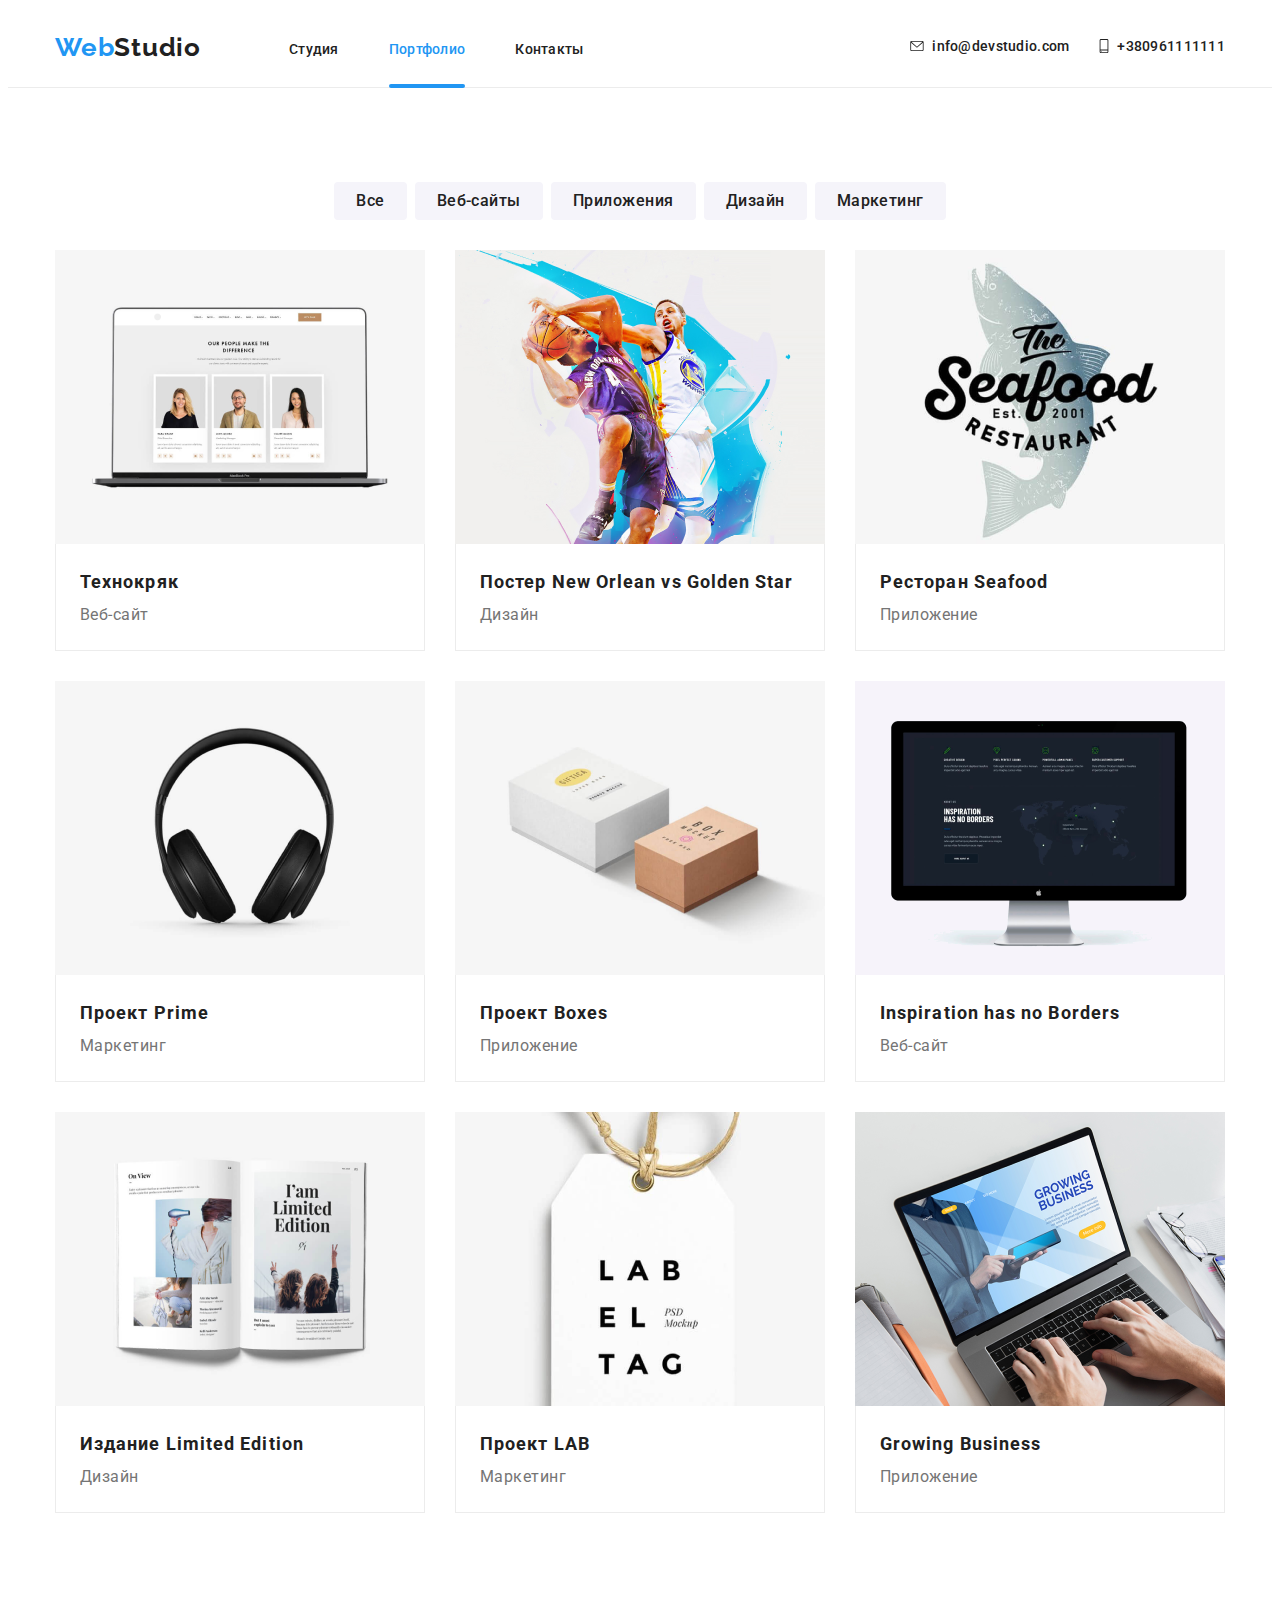
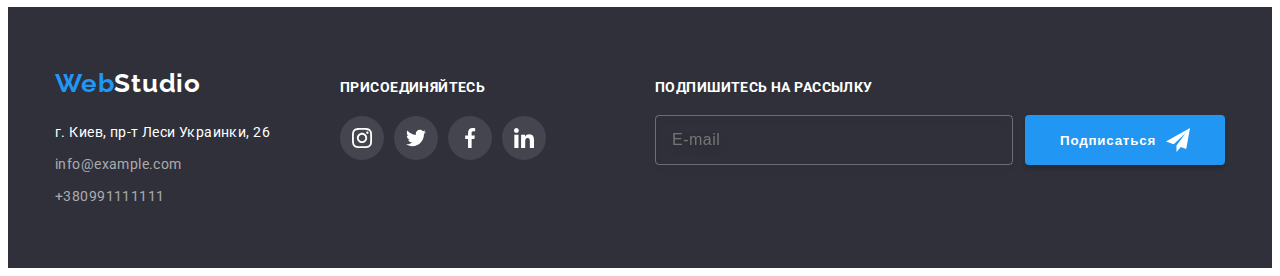
==== commit 13e32428: "Дз 8 Финал" ====
--- a/portfolio.html
+++ b/portfolio.html
@@ -10,16 +10,13 @@
     <link
         href="https://fonts.googleapis.com/css2?family=Raleway:wght@700&family=Roboto:wght@400;500;700;900&display=swap"
         rel="stylesheet">
-
     <title>Homework8</title>
     <link rel="stylesheet" href="https://cdnjs.cloudflare.com/ajax/libs/modern-normalize/1.1.0/modern-normalize.min.css"
         integrity="sha512-wpPYUAdjBVSE4KJnH1VR1HeZfpl1ub8YT/NKx4PuQ5NmX2tKuGu6U/JRp5y+Y8XG2tV+wKQpNHVUX03MfMFn9Q=="
         crossorigin="anonymous" referrerpolicy="no-referrer" />
     <link rel="stylesheet" href="./css/main.min.css">
 </head>
-
 <body>
-
     <header class="header">
         <div class="container">
             <div class="logo-tab">
@@ -59,13 +56,13 @@
                 </div>
             </div>
             <button type="button" class="open-menu-btn">
-                <svg class="menu-icon" width="40" height="40">
+                <svg class="menu-icon" width="24" height="16">
                     <use href="./img/icons.svg#icon-menu_24px"></use>
                 </svg>
             </button>
             <div class="mob-menu is-hidden">
                 <button type="button" class="close-menu-btn">
-                    <svg class="menu-icon" width="40" height="40">
+                    <svg class="menu-icon" width="18.67" height="18.67">
                         <use href="./img/icons.svg#icon-close-black-18dp-2-1-1"></use>
                     </svg>
                 </button>
@@ -125,8 +122,6 @@
                         <button type="button" class="pre-main-button">Маркетинг</button>
                     </li>
                 </ul>
-
-
                 <ul class="gallery">
                     <li class="gallery-item">
                         <a class="link" href="">
@@ -145,9 +140,9 @@
                                 <source srcset="
                                                             ./img/3-1-mob.jpg        1x,
                                                             ./img/3-1-mob-2x.jpg     2x
-                                        " media="(min-width: 480px)"
+                                        " media="(max-width: 767px)"
                                 />
-                                <img class="projects-image" src="img/3.1.png" width="370" alt="Фото на компьютере" />
+                                <img class="projects-image" src="img/3.1.jpg" width="370" alt="Фото на компьютере" />
                             </picture>                        
                             <div class="description-wrapper">
                                 <p class="project-description">
@@ -491,9 +486,6 @@
             </form>
         </div>
     </footer>
-    
-        <script src="./js/menu.js"></script>
-        
+    <script src="./js/menu.js"></script>       
 </body>
-
 </html>--- a/css/main.min.css
+++ b/css/main.min.css
@@ -1 +1 @@
-:root{--main-color: #FFFFFF;--pre-main-color: #212121;--hover-color: #2196F3;--text-color: #757575;--svg-links-color: #afb1b8;--primary-transition-time: 250ms;--primary-cubic-function: cubic-bezier(0.4, 0, 0.2, 1);--projects-overlay-color: rgba(33, 150, 243, 0.9);--galery-overlay-color: rgba(47, 48, 58, 0.8);--modal-background-color: rgba(0, 0, 0, 0.2)}p,h1,h2,h3,h4,h5,h6{margin:0}ul{margin:0;padding-left:0}img{display:block;max-width:100%;height:auto;width:100%}a{text-decoration:none}li{list-style-type:none}body{font-family:"Roboto"}button{margin:0 auto;display:block}*{box-sizing:border-box}.visually-hidden{position:absolute;white-space:nowrap;width:1px;height:1px;overflow:hidden;border:0;padding:0;clip:rect(0 0 0 0);clip-path:inset(50%);margin:-1px}.description-wrapper,.header-two .container,.company-clients-link,.masters-soc-list__link,.work-photo__galery-description,.description__company-ben,.main-button,.header .container{display:flex;align-items:center}.container{width:100%;padding-left:15px;padding-right:15px;margin:0 auto}@media screen and (min-width: 480px){.container{max-width:480px}}@media screen and (min-width: 768px){.container{max-width:768px}}@media screen and (min-width: 1200px){.container{max-width:1200px}}.backdrop{position:fixed;top:0;left:0;width:100%;height:100%;background-color:var(--modal-background-color)}.backdrop.is-hidden{opacity:0;transition:opacity var(--primary-transition-time) var(--primary-cubic-function);visibility:hidden;pointer-events:none}.modal{padding:40px;position:absolute;top:50%;left:50%;transform:translate(-50%, -50%) scale(1) rotate(0);transition:transform var(--primary-transition-time) var(--primary-cubic-function);width:528px;min-height:581px;background-color:#fff;border-radius:5px;opacity:1;visibility:visible}.backdrop.is-hidden .modal{transform:translate(-50%, -50%) scale(0)}.modal-close-btn{position:absolute;right:8px;top:8px;width:30px;height:30px;border:1px solid rgba(0,0,0,.1);border-radius:50%;cursor:pointer;background-color:rgba(0,0,0,0);display:flex;align-items:center;justify-content:center;outline:none;transition:color var(--primary-transition-time) var(--primary-cubic-function)}.modal-close-btn:hover,.modal-close-btn:focus{color:#2196f3}.modal-title{font-weight:700;font-size:20px;line-height:1.15;text-align:center;letter-spacing:.03em;color:#212121;min-width:448px;margin-bottom:12px}.modal-field{margin-bottom:10px}.modal-label{display:block;margin-bottom:4px;font-size:12px;line-height:1.17;letter-spacing:.01em;color:#757575}.input-wrap{position:relative}.modal-input{width:100%;height:40px;border:1px solid rgba(33,33,33,.2);border-radius:4px;background-color:rgba(0,0,0,0);padding-left:42px;outline:rgba(0,0,0,0);transition:border-color var(--primary-transition-time) var(--primary-cubic-function)}.modal-input:not(:placeholder-shown):not(:focus):valid{background-color:green}.modal-input:placeholder-shown{background-color:rgba(0,0,0,0)}.modal-input::placeholder{font-weight:400;font-size:14px;line-height:1.17px;letter-spacing:.01em;color:rgba(117,117,117,.5)}.modal-input:focus,.modal-input:hover{border-color:var(--hover-color)}.input-icon{position:absolute;left:15px;top:50%;transform:translateY(-50%);transition:fill var(--primary-transition-time) var(--primary-cubic-function)}.modal-input:focus+.input-icon,.modal-input:hover+.input-icon{fill:var(--hover-color)}.modal-text-area{width:100%;height:120px;border:1px solid rgba(33,33,33,.2);border-radius:4px;resize:none;padding:12px;outline:none;transition:border-color var(--primary-transition-time) var(--primary-cubic-function);margin-bottom:20px}.modal-text-area:hover,.modal-text-area:focus{border-color:var(--hover-color)}.check-text{font-weight:400;font-size:14px;line-height:1.71px;letter-spacing:.03em;color:#757575;display:flex;align-items:center;margin-bottom:30px}.check-text a{color:#2196f3}.check-text span{width:16px;height:15px;border:1px solid rgba(34,34,34,.2);margin-right:7px;display:flex;align-items:center;justify-content:center}.input-check:checked+.check-text span{background-color:#2196f3;border:none}.check-icon{fill:rgba(0,0,0,0)}.input-check:checked+.check-text .check-icon{fill:#fff}.modal-button{width:200px;height:50;font-family:inherit;font-weight:700;font-size:16px;line-height:1.88;letter-spacing:.06em;border-radius:4px;border:0px;color:var(--main-color);cursor:pointer;background-color:var(--hover-color);padding-top:10px;padding-bottom:10px;padding-left:55px;padding-right:55px;transition:background-color var(--primary-transition-time) var(--primary-cubic-function);outline:none}.modal-button:hover,.modal-button:focus{background-color:#188ce8}.header{height:60px;background-color:#fff}@media screen and (min-width: 768px){.header{border-bottom:1px solid #ececec;height:80px}}.header>.container{display:flex;align-items:center}@media screen and (min-width: 768px){.header>.container{height:80px}}.open-menu-btn{display:block;padding:0px;margin:0px;margin-left:auto;cursor:pointer;border:none;background-color:rgba(0,0,0,0);transition:fill 250ms cubic-bezier(0.4, 0, 0.2, 1),transform 500ms cubic-bezier(0.4, 0, 0.2, 1)}@media screen and (min-width: 768px){.open-menu-btn{display:none}}.open-menu-btn:hover,.open-menu-btn:focus{fill:#2196f3;transform:rotate(180deg)}.close-menu-btn{position:fixed;top:10px;right:15px;padding:0px;height:40px;cursor:pointer;border:none;background-color:rgba(0,0,0,0);transition:fill 250ms cubic-bezier(0.4, 0, 0.2, 1),transform 500ms cubic-bezier(0.4, 0, 0.2, 1)}.close-menu-btn:hover,.close-menu-btn:focus{fill:#2196f3;transform:rotate(360deg)}.mob-menu{z-index:2;position:fixed;background-color:#fff;top:0;left:0;width:100vw;height:100vh;padding:48px 25px;overflow:auto;transition:transform 500ms,cubic-bezier(0.4, 0, 0.2, 1) 1000ms,visibility 1s 0s}@media screen and (min-width: 768px){.mob-menu{display:none}}.mob-menu.is-hidden{opacity:0;pointer-events:none;visibility:hidden;transform:translate(-100%);transition:1000ms,visibility 0s 1s}.mob-menu .container{display:flex;flex-direction:column;height:100%;justify-content:space-between}@media screen and (min-width: 768px){.nav-list{display:flex}}@media screen and (max-width: 767px){.nav-list__item:not(:last-child){margin-bottom:32px}}.nav-list__link{font-weight:500;font-size:40px;line-height:1.175;letter-spacing:.02em;color:#212121;transition:color 250ms cubic-bezier(0.4, 0, 0.2, 1)}@media screen and (min-width: 768px){.nav-list__link{padding-top:32px;padding-bottom:32px}}.nav-list__link:hover,.nav-list__link:focus{color:#2196f3}@media screen and (min-width: 768px){.nav-list__link{font-weight:500;font-size:14px;line-height:1.1428571429;letter-spacing:.02em;color:#212121;transition:color 250ms cubic-bezier(0.4, 0, 0.2, 1)}.nav-list__link:hover,.nav-list__link:focus{color:#2196f3}}@media screen and (max-width: 479px){.nav-list__item:not(:last-child){margin-bottom:32px}}@media screen and (min-width: 768px){.nav-list__item:not(:last-child){margin-right:50px}}@media screen and (min-width: 1200px){.contacts-list{display:flex}}@media screen and (max-width: 767px){.contacts-list{margin-bottom:64px}}@media screen and (max-width: 767px){.contacts-list__item:not(:last-child){margin-bottom:32px}}@media screen and (min-width: 768px)and (max-width: 1199px){.contacts-list__item:not(:last-child){margin-bottom:10px}}@media screen and (max-width: 767px){.contacts-list__link-tel{font-weight:500;font-size:34px;line-height:1.1764705882;letter-spacing:.02em;color:#2196f3}}@media screen and (min-width: 768px){.contacts-list__link-tel{font-weight:500;font-size:12px;line-height:1.1666666667;letter-spacing:.02em;color:#757575;transition:color 250ms cubic-bezier(0.4, 0, 0.2, 1)}}@media screen and (min-width: 1200px){.contacts-list__link-tel{display:flex;align-items:center;font-weight:500;font-size:14px;line-height:1.14;letter-spacing:.02em;color:#212121;transition:color 250ms cubic-bezier(0.4, 0, 0.2, 1)}}@media screen and (max-width: 767px){.contacts-list__link-mail{font-weight:500;font-size:24px;line-height:1.1666666667;letter-spacing:.02em;color:#757575}}@media screen and (min-width: 768px){.contacts-list__link-mail{font-weight:500;font-size:12px;line-height:1.1666666667;letter-spacing:.02em;color:#757575;transition:color 250ms cubic-bezier(0.4, 0, 0.2, 1)}}@media screen and (min-width: 1200px){.contacts-list__link-mail{display:flex;align-items:center;font-weight:500;font-size:14px;line-height:1.14;letter-spacing:.02em;color:#212121;transition:color 250ms cubic-bezier(0.4, 0, 0.2, 1)}}@media screen and (min-width: 768px){.contacts-list__link-mail:hover,.contacts-list__link-mail:focus{color:#2196f3;fill:#2196f3}}@media screen and (min-width: 768px){.contacts-list__link-tel:hover,.contacts-list__link-tel:focus{color:#2196f3;fill:#2196f3}}@media screen and (min-width: 1200px){.contacts-list__item{margin-left:30px}}.contacts-list__icon{fill:currentColor;margin-right:8px}.soc-list{display:flex}@media screen and (max-width: 479px){.soc-list{flex-wrap:wrap}}.soc-list__item:not(:last-child):after{content:"";width:22px;height:0px;left:135px;top:726px;margin-left:5px;margin-right:5px;border:1px solid rgba(33,33,33,.2);transform:rotate(90deg)}.soc-list__link{font-weight:500;font-size:18px;line-height:1.22;letter-spacing:.02em;color:#2196f3}.current{color:#2196f3}@media screen and (min-width: 768px){.current{position:relative}}@media screen and (min-width: 768px){.nav-list__link.current::after{content:"";height:4px;background-color:#2196f3;position:absolute;bottom:.5px;width:100%;border-radius:2px;right:0}}.header-tab{display:flex;width:100%}@media screen and (max-width: 767px){.header-tab{display:none}}.header-nav{display:flex;align-items:center}.header-contacts{display:block;margin-left:auto}@media screen and (min-width: 768px){.logo-tab{margin-right:88px}}.nav__logo,.nav__logoo{font-family:"Raleway";font-weight:700;font-size:26px;line-height:1.29;letter-spacing:.03em;color:var(--hover-color)}.nav__logoo{color:var(--pre-main-color)}.header .logo{display:block;padding:24px 0 25px 0}.main-section{background-image:linear-gradient(rgba(47, 48, 58, 0.4), rgba(47, 48, 58, 0.4)),url(../img/head-mob.png);background-color:#c4c4c4;background-repeat:no-repeat;background-size:cover;background-position:center;max-width:1600px;margin:0 auto;padding-top:200px;padding-bottom:200px}@media(min-device-pixel-ratio: 2),(min-resolution: 192dpi),(min-resolution: 2dppx){.main-section{background-image:linear-gradient(rgba(47, 48, 58, 0.4), rgba(47, 48, 58, 0.4)),url(../img/head-mob-2x.png)}}@media screen and (min-width: 768px){.main-section{background-image:linear-gradient(rgba(47, 48, 58, 0.4), rgba(47, 48, 58, 0.4)),url(../img/head-tabl.png)}}@media screen and (min-width: 768px)and (min-device-pixel-ratio: 2),screen and (min-width: 768px)and (min-resolution: 192dpi),screen and (min-width: 768px)and (min-resolution: 2dppx){.main-section{background-image:linear-gradient(rgba(47, 48, 58, 0.4), rgba(47, 48, 58, 0.4)),url(../img/head-tabl-2x.png)}}@media screen and (min-width: 1200px){.main-section{background-image:linear-gradient(rgba(47, 48, 58, 0.4), rgba(47, 48, 58, 0.4)),url(../img/head-desk.png)}}@media screen and (min-width: 1200px)and (min-device-pixel-ratio: 2),screen and (min-width: 1200px)and (min-resolution: 192dpi),screen and (min-width: 1200px)and (min-resolution: 2dppx){.main-section{background-image:linear-gradient(rgba(47, 48, 58, 0.4), rgba(47, 48, 58, 0.4)),url(../img/head-desk-2x.png)}}@media screen and (min-width: 320px)and (max-width: 1199px){.main-section{padding-top:118px;padding-bottom:118px}}.main-name{width:670px;font-weight:900;font-size:26px;line-height:1.36;text-align:center;letter-spacing:.06em;text-transform:uppercase;color:var(--main-color);margin:0 auto 30px auto;text-align:center;margin-bottom:30px}@media screen and (min-width: 768px){.main-name{line-height:1.62}}@media screen and (min-width: 1200px){.main-name{line-height:1.36;font-size:44px}}.main-button{font-family:inherit;font-weight:700;font-size:16px;line-height:1.88;text-align:center;letter-spacing:.06em;border-radius:4px;border:0px;color:var(--main-color);cursor:pointer;background-color:var(--hover-color);padding-top:10px;padding-bottom:10px;padding-left:32px;padding-right:32px;transition:background-color var(--primary-transition-time) var(--primary-cubic-function);outline:none}.main-button:hover,.main-button:focus{background-color:#188ce8}.company{padding-top:60px;padding-bottom:60px}@media screen and (min-width: 768px){.company{padding-top:60px;padding-bottom:60px}}@media screen and (min-width: 1200px){.company{padding-top:94px;padding-bottom:94px}}@media screen and (min-width: 768px){.description{display:flex;flex-wrap:wrap;gap:30px}}@media screen and (min-width: 1200px){.description{display:flex;flex-wrap:wrap;gap:30px}}.title{font-weight:700;font-size:14px;line-height:1.14;letter-spacing:.03em;text-transform:uppercase;color:var(--pre-main-color);margin-bottom:10px}.title-text{font-weight:400;font-size:14px;line-height:1.71;letter-spacing:.03em;color:var(--text-color);max-width:260px}.description__facts{width:100%}@media screen and (min-width: 768px){.description__facts{flex-basis:calc((100% - 30px)/2)}}@media screen and (min-width: 1200px){.description__facts{flex-basis:calc((100% - 90px)/4)}}.description__company-ben{justify-content:center;height:120px;border-radius:4px;background-color:#f5f4fa;margin-bottom:30px}.work-projects{padding-bottom:94px}@media screen and (max-width: 1199px){.work-projects{display:none;margin-bottom:50px}}.pre-main-title{font-weight:700;font-size:36px;line-height:1.17;text-align:center;letter-spacing:.03em;color:var(--pre-main-color);margin-bottom:50px}.work-photo{display:flex}.work-photo__item+.work-photo__item{margin-left:30px}.work-photo__item{position:relative}.work-photo__galery-description{justify-content:center;height:70px;width:100%;position:absolute;bottom:0;font-weight:700;font-size:14px;line-height:1.14;text-transform:uppercase;color:var(--main-color);background-color:var(--galery-overlay-color)}.masters{padding-top:60px;padding-bottom:60px;background:#f5f4fa}@media screen and (min-width: 768px){.masters{padding-top:60px;padding-bottom:60px}}@media screen and (min-width: 1200px){.masters{padding-top:94px;padding-bottom:94px}}.team{font-weight:700;font-size:36px;line-height:1.17;text-align:center;letter-spacing:.03em;color:var(--pre-main-color);margin-bottom:50px}.workers-list{display:flex;flex-wrap:wrap;gap:30px}.workers-list__item{width:100%;background-color:var(--main-color);box-shadow:0px 1px 3px rgba(0,0,0,.12),0px 1px 1px rgba(0,0,0,.14),0px 2px 1px rgba(0,0,0,.16);border-radius:0px 0px 4px 4px}@media screen and (min-width: 768px){.workers-list__item{width:calc((100% - 30px)/2)}}@media screen and (min-width: 1200px){.workers-list__item{width:calc((100% - 90px)/4)}}.about-workers-div{padding-top:30px;padding-bottom:30px}.names{font-weight:500;font-size:16px;line-height:1.19;text-align:center;letter-spacing:.03em;color:var(--pre-main-color)}.names-text{font-weight:400;font-size:16px;line-height:1.19;text-align:center;letter-spacing:.03em;color:var(--text-color);padding-top:10px;margin-bottom:16px}.masters-soc-list{display:flex;justify-content:center}.masters-soc-list__item{width:44px;height:44px;margin-left:10px}.masters-soc-list__item:first-child{margin-left:0}.masters-soc-list__link{justify-content:center;width:100%;height:100%;border-radius:50%;background-color:var(--main-color);color:var(--svg-links-color);transition:background-color var(--primary-transition-time) var(--primary-cubic-function),color var(--primary-transition-time) var(--primary-cubic-function);outline:none}.masters-soc-list__link:hover,.masters-soc-list__link:focus{background-color:var(--hover-color);color:var(--main-color)}.masters-soc-list__icon{fill:currentColor}.clients{padding-top:60px;padding-bottom:60px}@media screen and (min-width: 768px){.clients{padding-top:60px;padding-bottom:60px}}@media screen and (min-width: 1200px){.clients{padding-top:94px;padding-bottom:94px}}.clients-list{display:flex;flex-wrap:wrap;gap:30px}@media screen and (min-width: 768px){.clients-list{display:flex;flex-wrap:wrap;gap:30px}}@media screen and (min-width: 1200px){.clients-list{display:flex;flex-wrap:wrap;gap:30px}}.company-clients{width:calc((100% - 30px)/2)}@media screen and (min-width: 768px){.company-clients{width:calc((100% - 60px)/3)}}@media screen and (min-width: 1200px){.company-clients{width:calc((100% - 150px)/6)}}.company-clients-link{justify-content:center;width:100%;height:100px;border-top:1px solid var(--svg-links-color);border-bottom:1px solid var(--svg-links-color);border-left:1px solid var(--svg-links-color);border-right:1px solid var(--svg-links-color);border-radius:4px;color:var(--svg-links-color);outline:none}.company-clients-link:hover,.company-clients-link:focus{border-color:var(--hover-color);color:var(--hover-color)}.company-clients-icon{fill:currentColor;transition:color var(--primary-transition-time) var(--primary-cubic-function)}.footer-logo,.footer-logoo{font-family:"Raleway";font-weight:700;font-size:26px;line-height:1.29;letter-spacing:.03em;color:var(--hover-color)}.footer-logoo{color:var(--main-color)}@media screen and (max-width: 1199px){.footer-nav{margin-bottom:60px;display:flex;align-items:center;flex-direction:column}}@media screen and (max-width: 767px){.footer-nav{width:100%}}@media screen and (min-width: 1200px){.footer-nav{margin-right:70px}}.footer-nav__logo{color:#fff}.footer{padding-top:60px;padding-bottom:60px;background-color:#2f303a}.footer-nav__adress{margin-top:20px;margin-bottom:8px;font-style:normal;font-size:14px;line-height:1.71;letter-spacing:.03em;color:#fff}.footer-nav-list li:not(:last-child){margin-bottom:8px}@media screen and (max-width: 1199px){.footer-nav-list{width:100%;display:flex;flex-direction:column;align-items:center}}.footer-nav-list__link{font-size:14px;line-height:1.71;letter-spacing:.03em;color:rgba(255,255,255,.6);transition:color 250ms cubic-bezier(0.4, 0, 0.2, 1)}.footer-nav-list__link:hover,.footer-nav-list__link:focus{color:#2196f3}.footer-list__link{display:flex;align-items:center;justify-content:center;width:100%;height:100%;border-radius:50%;outline:none;color:#fff;background-color:#44454e;transition:background-color 250ms cubic-bezier(0.4, 0, 0.2, 1)}.footer-list__link:hover,.footer-list__link:focus{background-color:#2196f3}@media screen and (max-width: 1199px){.footer-links{display:flex;align-items:center;flex-direction:column}}@media screen and (max-width: 1199px){.footer-links{margin-bottom:60px}}@media screen and (max-width: 767px){.footer-links{width:100%}}.footer-list__icon{fill:#fff}.footer-title{text-transform:uppercase;margin-bottom:20px;font-weight:700;font-size:14px;line-height:1.14;letter-spacing:.03em;color:#fff}.footer-list{display:flex}.footer-list__item{width:44px;height:44px}.footer-list__item:not(:last-child){width:44px;height:44px;margin-right:10px}@media screen and (max-width: 1199px){.form{display:flex;align-items:center;flex-direction:column}}@media screen and (min-width: 768px)and (max-width: 1199px){.form{width:450px}}@media screen and (min-width: 768px)and (max-width: 1199px){.footer-cont{display:flex;flex-wrap:wrap;justify-content:space-around}}@media screen and (min-width: 1200px){.footer-cont{display:flex;align-items:baseline}}.form-title{margin-bottom:20px;font-weight:700;font-size:14px;line-height:1.1428571429;letter-spacing:.03em;text-transform:uppercase;color:#fff}.input-form{outline:rgba(0,0,0,0);padding-left:16px;height:50px;border:1px solid rgba(255,255,255,.3);filter:drop-shadow(0px 4px 4px rgba(0, 0, 0, 0.15));border-radius:4px;background-color:rgba(0,0,0,0)}@media screen and (max-width: 1199px){.input-form{width:100%;margin-bottom:20px}}@media screen and (min-width: 1200px){.input-form{margin-right:12px;width:358px}}.input-form:placeholder-shown{padding-left:16px;font-size:16px;line-height:1.25;letter-spacing:.03em;color:rgba(255,255,255,.6)}.input-form:focus{color:#fff}.form-wrap{width:100%}@media screen and (min-width: 1200px){.form-wrap{display:flex}}@media screen and (min-width: 1200px){.form{margin-left:auto;width:570px}}.form-btn{padding:0;width:200px;height:50px;display:flex;justify-content:center;align-items:center;font-weight:700;line-height:1.88;letter-spacing:.06em;color:#fff;background-color:#2196f3;box-shadow:0px 4px 4px rgba(0,0,0,.15);border-radius:4px;cursor:pointer;border:none;transition:background-color 250ms cubic-bezier(0.4, 0, 0.2, 1),box-shadow 250ms cubic-bezier(0.4, 0, 0.2, 1)}@media screen and (max-width: 1199px){.form-btn{margin:0 auto}}@media screen and (min-width: 1200px){.form-btn{margin-left:auto}}.icon-form{margin-left:10px}.header-two{border-bottom:1px solid #ececec}@media screen and (min-width: 768px){.portfolio{padding-top:60px;padding-bottom:60px}}@media screen and (min-width: 1200px){.portfolio{padding-top:94px;padding-bottom:94px}}.filter{display:flex;justify-content:left;margin-bottom:50px;flex-wrap:wrap;gap:8px}@media screen and (min-width: 768px){.filter{justify-content:center}}@media screen and (min-width: 1200px){.filter{justify-content:center}}.pre-main-button{font-family:inherit;font-weight:500;font-size:16px;line-height:1.62;text-align:center;letter-spacing:.03em;border:0px;color:var(--pre-main-color);cursor:pointer;background-color:#f5f4fa;border-radius:4px;padding-top:6px;padding-bottom:6px;padding-left:22px;padding-right:22px;transition:background-color var(--primary-transition-time) var(--primary-cubic-function),color var(--primary-transition-time) var(--primary-cubic-function);outline:none}.pre-main-button:hover,.pre-main-button:focus{color:var(--main-color);background-color:#188ce8;box-shadow:0px 3px 1px rgba(0,0,0,.1),0px 1px 2px rgba(0,0,0,.08),0px 2px 2px rgba(0,0,0,.12)}.gallery{display:flex;flex-wrap:wrap;gap:30px}@media screen and (min-width: 768px){.gallery-item{width:calc((100% - 30px)/2)}}@media screen and (min-width: 1200px){.gallery-item{width:calc((100% - 60px)/3)}}.gallery-item:hover,.gallery-item:focus{box-shadow:0px 1px 1px rgba(0,0,0,.12),0px 4px 4px rgba(0,0,0,.06),1px 4px 6px rgba(0,0,0,.16)}.gallery .link:hover .description-wrapper,.gallery .link:focus .description-wrapper{transform:translateY(0)}.project-figure{position:relative;overflow:hidden}.projects-image{display:block;width:100%;height:100%}.description-wrapper{justify-content:center;position:absolute;top:0;width:100%;height:100%;transform:translateY(101%);transition:transform var(--primary-transition-time) var(--primary-cubic-function);background-color:var(--projects-overlay-color)}.project-description{width:322px;font-size:18px;line-height:1.56;color:var(--main-color)}.work-div{padding-top:20px;padding-bottom:20px;padding-left:24px;padding-right:24px;border-bottom:1px solid #ececec;border-left:1px solid #ececec;border-right:1px solid #ececec}.work{font-weight:700;font-size:18px;line-height:2;letter-spacing:.06em;color:var(--pre-main-color)}.work-name{font-weight:400;font-size:16px;line-height:1.88;letter-spacing:.03em;color:var(--text-color)}/*# sourceMappingURL=main.min.css.map */+:root{--main-color: #FFFFFF;--pre-main-color: #212121;--hover-color: #2196F3;--text-color: #757575;--svg-links-color: #afb1b8;--primary-transition-time: 250ms;--primary-cubic-function: cubic-bezier(0.4, 0, 0.2, 1);--projects-overlay-color: rgba(33, 150, 243, 0.9);--galery-overlay-color: rgba(47, 48, 58, 0.8);--modal-background-color: rgba(0, 0, 0, 0.2)}p,h1,h2,h3,h4,h5,h6{margin:0}ul{margin:0;padding-left:0}img{display:block;max-width:100%;height:auto;width:100%}li{list-style-type:none}body{font-family:"Roboto"}button{margin:0 auto;display:block}*{box-sizing:border-box}.visually-hidden{position:absolute;white-space:nowrap;width:1px;height:1px;overflow:hidden;border:0;padding:0;clip:rect(0 0 0 0);clip-path:inset(50%);margin:-1px}.description-wrapper,.header-two .container,.company-clients-link,.masters-soc-list__link,.work-photo__galery-description,.description__company-ben,.main-button,.header .container{display:flex;align-items:center}.container{width:100%;padding-left:15px;padding-right:15px;margin:0 auto}@media screen and (min-width: 480px){.container{max-width:480px}}@media screen and (min-width: 768px){.container{max-width:768px}}@media screen and (min-width: 1200px){.container{max-width:1200px}}.backdrop{position:fixed;top:0;left:0;width:100%;height:100%;background-color:var(--modal-background-color)}.backdrop.is-hidden{opacity:0;transition:opacity var(--primary-transition-time) var(--primary-cubic-function);visibility:hidden;pointer-events:none}.modal{padding:40px;position:absolute;top:50%;left:50%;transform:translate(-50%, -50%) scale(1) rotate(0);transition:transform var(--primary-transition-time) var(--primary-cubic-function);width:450px;min-height:609px;background-color:#fff;border-radius:5px;opacity:1;visibility:visible}@media screen and (min-width: 768px){.modal{width:450px;min-height:609px}}@media screen and (min-width: 1200px){.modal{width:528px;min-height:581px}}.backdrop.is-hidden .modal{transform:translate(-50%, -50%) scale(0)}.modal-close-btn{position:absolute;right:8px;top:8px;width:30px;height:30px;border:1px solid rgba(0,0,0,.1);border-radius:50%;cursor:pointer;background-color:rgba(0,0,0,0);display:flex;align-items:center;justify-content:center;outline:none;transition:color var(--primary-transition-time) var(--primary-cubic-function)}.modal-close-btn:hover,.modal-close-btn:focus{fill:#188ce8}.modal-title{font-weight:700;font-size:20px;line-height:1.15;text-align:center;letter-spacing:.03em;color:#212121;width:100%;margin-bottom:12px}.modal-field{margin-bottom:10px}.modal-label{display:block;margin-bottom:4px;font-size:12px;line-height:1.17;letter-spacing:.01em;color:#757575}.input-wrap{position:relative}.modal-input{width:100%;height:40px;border:1px solid rgba(33,33,33,.2);border-radius:4px;background-color:rgba(0,0,0,0);padding-left:42px;outline:rgba(0,0,0,0);transition:border-color var(--primary-transition-time) var(--primary-cubic-function)}.modal-input:not(:placeholder-shown):not(:focus):valid{background-color:green}.modal-input:placeholder-shown{background-color:rgba(0,0,0,0)}.modal-input::placeholder{font-weight:400;font-size:14px;line-height:1.17px;letter-spacing:.01em;color:rgba(117,117,117,.5)}.modal-input:focus,.modal-input:hover{border-color:var(--hover-color)}.input-icon{position:absolute;left:15px;top:50%;transform:translateY(-50%);transition:fill var(--primary-transition-time) var(--primary-cubic-function)}.modal-input:focus+.input-icon,.modal-input:hover+.input-icon{fill:var(--hover-color)}.modal-text-area{width:100%;height:120px;border:1px solid rgba(33,33,33,.2);border-radius:4px;resize:none;padding:12px;outline:none;transition:border-color var(--primary-transition-time) var(--primary-cubic-function);margin-bottom:20px}.modal-text-area:hover,.modal-text-area:focus{border-color:var(--hover-color)}.check-text{font-weight:400;font-size:14px;line-height:1.71px;letter-spacing:.03em;color:#757575;display:flex;align-items:center;margin-bottom:30px}.check-text a{color:#2196f3}.check-text span{width:16px;height:15px;border:1px solid rgba(34,34,34,.2);margin-right:7px;display:flex;align-items:center;justify-content:center}.input-check:checked+.check-text span{background-color:#2196f3;border:none}.check-icon{fill:rgba(0,0,0,0)}.input-check:checked+.check-text .check-icon{fill:#fff}.modal-button{width:200px;height:50;font-family:inherit;font-weight:700;font-size:16px;line-height:1.88;letter-spacing:.06em;border-radius:4px;border:0px;color:var(--main-color);cursor:pointer;background-color:var(--hover-color);padding-top:10px;padding-bottom:10px;padding-left:55px;padding-right:55px;transition:background-color var(--primary-transition-time) var(--primary-cubic-function);outline:none}.modal-button:hover,.modal-button:focus{background-color:#188ce8}.header{height:60px;background-color:#fff;border-bottom:1px solid #ececec}@media screen and (min-width: 768px){.header{border-bottom:1px solid #ececec;height:80px}}.header>.container{display:flex;align-items:center}@media screen and (min-width: 768px){.header>.container{height:80px}}.open-menu-btn{display:block;padding:0px;margin:0px;margin-left:auto;cursor:pointer;border:none;background-color:rgba(0,0,0,0);transition:fill 250ms cubic-bezier(0.4, 0, 0.2, 1),transform 500ms cubic-bezier(0.4, 0, 0.2, 1)}@media screen and (min-width: 768px){.open-menu-btn{display:none}}.open-menu-btn:hover,.open-menu-btn:focus{fill:#2196f3;transform:rotate(180deg)}.close-menu-btn{position:fixed;top:10px;right:15px;padding:0px;height:40px;cursor:pointer;border:none;background-color:rgba(0,0,0,0);transition:fill 250ms cubic-bezier(0.4, 0, 0.2, 1),transform 500ms cubic-bezier(0.4, 0, 0.2, 1)}.close-menu-btn:hover,.close-menu-btn:focus{fill:#2196f3;transform:rotate(360deg)}.mob-menu{z-index:2;position:fixed;background-color:#fff;top:0;left:0;width:100vw;height:100vh;padding:48px 25px;overflow:auto;transition:transform 500ms,cubic-bezier(0.4, 0, 0.2, 1) 1000ms,visibility 1s 0s}@media screen and (min-width: 768px){.mob-menu{display:none}}.mob-menu.is-hidden{opacity:0;pointer-events:none;visibility:hidden;transform:translate(-100%);transition:1000ms,visibility 0s 1s}.mob-menu .container{display:flex;flex-direction:column;height:100%;justify-content:space-between}@media screen and (min-width: 768px){.nav-list{display:flex}}@media screen and (max-width: 767px){.nav-list__item:not(:last-child){margin-bottom:32px}}.nav-list__link{font-weight:500;font-size:40px;line-height:1.175;letter-spacing:.02em;color:#212121;transition:color 250ms cubic-bezier(0.4, 0, 0.2, 1);text-decoration:none}@media screen and (min-width: 768px){.nav-list__link{padding-top:32px;padding-bottom:32px}}.nav-list__link:hover,.nav-list__link:focus{color:#2196f3}@media screen and (min-width: 768px){.nav-list__link{font-weight:500;font-size:14px;line-height:1.1428571429;letter-spacing:.02em;color:#212121;transition:color 250ms cubic-bezier(0.4, 0, 0.2, 1)}.nav-list__link:hover,.nav-list__link:focus{color:#2196f3}}@media screen and (max-width: 479px){.nav-list__item:not(:last-child){margin-bottom:32px}}@media screen and (min-width: 768px){.nav-list__item:not(:last-child){margin-right:50px}}@media screen and (min-width: 1200px){.contacts-list{display:flex}}@media screen and (max-width: 767px){.contacts-list{margin-bottom:64px}}@media screen and (max-width: 767px){.contacts-list__item:not(:last-child){margin-bottom:32px}}@media screen and (min-width: 768px)and (max-width: 1199px){.contacts-list__item:not(:last-child){margin-bottom:10px}}.contacts-list__link-tel{text-decoration:none}@media screen and (max-width: 767px){.contacts-list__link-tel{font-weight:500;font-size:34px;line-height:1.1764705882;letter-spacing:.02em;color:#2196f3}}@media screen and (min-width: 768px){.contacts-list__link-tel{font-weight:500;font-size:12px;line-height:1.1666666667;letter-spacing:.02em;color:#757575;transition:color 250ms cubic-bezier(0.4, 0, 0.2, 1)}}@media screen and (min-width: 1200px){.contacts-list__link-tel{display:flex;align-items:center;font-weight:500;font-size:14px;line-height:1.14;letter-spacing:.02em;color:#212121;transition:color 250ms cubic-bezier(0.4, 0, 0.2, 1)}}.contacts-list__link-mail{text-decoration:none}@media screen and (max-width: 767px){.contacts-list__link-mail{font-weight:500;font-size:24px;line-height:1.1666666667;letter-spacing:.02em;color:#757575}}@media screen and (min-width: 768px){.contacts-list__link-mail{font-weight:500;font-size:12px;line-height:1.1666666667;letter-spacing:.02em;color:#757575;transition:color 250ms cubic-bezier(0.4, 0, 0.2, 1)}}@media screen and (min-width: 1200px){.contacts-list__link-mail{display:flex;align-items:center;font-weight:500;font-size:14px;line-height:1.14;letter-spacing:.02em;color:#212121;transition:color 250ms cubic-bezier(0.4, 0, 0.2, 1)}}@media screen and (min-width: 768px){.contacts-list__link-mail:hover,.contacts-list__link-mail:focus{color:#2196f3;fill:#2196f3}}@media screen and (min-width: 768px){.contacts-list__link-tel:hover,.contacts-list__link-tel:focus{color:#2196f3;fill:#2196f3}}@media screen and (min-width: 1200px){.contacts-list__item{margin-left:30px}}.contacts-list__icon{fill:currentColor;margin-right:8px}.soc-list{display:flex}@media screen and (max-width: 479px){.soc-list{flex-wrap:wrap}}.soc-list__item:not(:last-child):after{content:"";width:22px;height:0px;left:135px;top:726px;margin-left:5px;margin-right:5px;border:1px solid rgba(33,33,33,.2);transform:rotate(90deg)}.soc-list__link{font-weight:500;font-size:18px;line-height:1.22;letter-spacing:.02em;color:#2196f3}.soc-list__link{text-decoration:none}.current{color:#2196f3}@media screen and (min-width: 768px){.current{position:relative}}@media screen and (min-width: 768px){.nav-list__link.current::after{content:"";height:4px;background-color:#2196f3;position:absolute;bottom:.5px;width:100%;border-radius:2px;right:0}}.header-tab{display:flex;width:100%}@media screen and (max-width: 767px){.header-tab{display:none}}.header-nav{display:flex;align-items:center}.header-contacts{display:block;margin-left:auto}@media screen and (min-width: 768px){.logo-tab{margin-right:88px}}.nav__logo,.nav__logoo{font-family:"Raleway";font-weight:700;font-size:26px;line-height:1.29;letter-spacing:.03em;color:var(--hover-color);text-decoration:none}.nav__logoo{color:var(--pre-main-color)}.header .logo{display:block;padding:16px 0 16px 0}@media screen and (min-width: 768px){.header .logo{padding:26px 0 26px 0}}@media screen and (min-width: 1200px){.header .logo{padding:24px 0 25px 0}}.main-section{background-image:linear-gradient(rgba(47, 48, 58, 0.4), rgba(47, 48, 58, 0.4)),url(../img/head-mob.png);background-color:#c4c4c4;background-repeat:no-repeat;background-size:cover;background-position:center;max-width:1600px;margin:0 auto;padding-top:200px;padding-bottom:200px}@media(min-device-pixel-ratio: 2),(min-resolution: 192dpi),(min-resolution: 2dppx){.main-section{background-image:linear-gradient(rgba(47, 48, 58, 0.4), rgba(47, 48, 58, 0.4)),url(../img/head-mob-2x.png)}}@media screen and (min-width: 768px){.main-section{background-image:linear-gradient(rgba(47, 48, 58, 0.4), rgba(47, 48, 58, 0.4)),url(../img/head-tabl.png)}}@media screen and (min-width: 768px)and (min-device-pixel-ratio: 2),screen and (min-width: 768px)and (min-resolution: 192dpi),screen and (min-width: 768px)and (min-resolution: 2dppx){.main-section{background-image:linear-gradient(rgba(47, 48, 58, 0.4), rgba(47, 48, 58, 0.4)),url(../img/head-tabl-2x.png)}}@media screen and (min-width: 1200px){.main-section{background-image:linear-gradient(rgba(47, 48, 58, 0.4), rgba(47, 48, 58, 0.4)),url(../img/head-desk.png)}}@media screen and (min-width: 1200px)and (min-device-pixel-ratio: 2),screen and (min-width: 1200px)and (min-resolution: 192dpi),screen and (min-width: 1200px)and (min-resolution: 2dppx){.main-section{background-image:linear-gradient(rgba(47, 48, 58, 0.4), rgba(47, 48, 58, 0.4)),url(../img/head-desk-2x.png)}}@media screen and (min-width: 320px)and (max-width: 1199px){.main-section{padding-top:118px;padding-bottom:118px}}.main-name{max-width:360px;font-weight:900;font-size:26px;line-height:1.36;text-align:center;letter-spacing:.06em;text-transform:uppercase;color:var(--main-color);margin:0 auto 30px auto;text-align:center;margin-bottom:30px}@media screen and (min-width: 768px){.main-name{max-width:360px;line-height:1.62;font-size:42px}}@media screen and (min-width: 1200px){.main-name{max-width:696px;line-height:1.36;font-size:42px}}@media screen and (min-width: 1200px){.main-name{line-height:1.36;font-size:44px}}.main-button{font-family:inherit;font-weight:700;font-size:16px;line-height:1.88;text-align:center;letter-spacing:.06em;border-radius:4px;border:0px;color:var(--main-color);cursor:pointer;background-color:var(--hover-color);padding-top:10px;padding-bottom:10px;padding-left:32px;padding-right:32px;transition:background-color var(--primary-transition-time) var(--primary-cubic-function);outline:none}.main-button:hover,.main-button:focus{background-color:#188ce8}.company{padding-top:60px;padding-bottom:30px}@media screen and (min-width: 768px){.company{padding-top:60px;padding-bottom:60px}}@media screen and (min-width: 1200px){.company{padding-top:94px;padding-bottom:94px}}@media screen and (min-width: 768px){.description{display:flex;flex-wrap:wrap;gap:30px}}@media screen and (min-width: 1200px){.description{display:flex;flex-wrap:wrap;gap:30px}}.title{font-weight:700;font-size:14px;line-height:1.14;letter-spacing:.03em;text-transform:uppercase;color:var(--pre-main-color);margin-bottom:10px;text-align:center}@media screen and (min-width: 768px){.title{text-align:left}}@media screen and (min-width: 1200px){.title{text-align:left}}.title-text{font-weight:400;font-size:14px;line-height:1.71;max-width:450px;letter-spacing:.03em;color:var(--text-color);margin-bottom:30px}@media screen and (min-width: 768px){.title-text{max-width:354px}}@media screen and (min-width: 1200px){.title-text{max-width:270px}}.description__facts{width:100%}@media screen and (min-width: 768px){.description__facts{flex-basis:calc((100% - 30px)/2)}}@media screen and (min-width: 1200px){.description__facts{flex-basis:calc((100% - 90px)/4)}}.description__company-ben{justify-content:center;height:120px;border-radius:4px;background-color:#f5f4fa;margin-bottom:30px}.work-projects{padding-bottom:94px}@media screen and (max-width: 1199px){.work-projects{display:none;margin-bottom:50px}}.pre-main-title{font-weight:700;font-size:36px;line-height:1.17;text-align:center;letter-spacing:.03em;color:var(--pre-main-color);margin-bottom:50px}.work-photo{display:flex}.work-photo__item+.work-photo__item{margin-left:30px}.work-photo__item{position:relative}.work-photo__galery-description{justify-content:center;height:70px;width:100%;position:absolute;bottom:0;font-weight:700;font-size:14px;line-height:1.14;text-transform:uppercase;color:var(--main-color);background-color:var(--galery-overlay-color)}.masters{padding-top:60px;padding-bottom:60px;background:#f5f4fa}@media screen and (min-width: 768px){.masters{padding-top:60px;padding-bottom:60px}}@media screen and (min-width: 1200px){.masters{padding-top:94px;padding-bottom:94px}}.team{font-weight:700;font-size:28px;line-height:1.18;text-align:center;letter-spacing:.03em;color:var(--pre-main-color);margin-bottom:30px}@media screen and (min-width: 768px){.team{font-size:28px;line-height:1.18px;margin-bottom:30px}}@media screen and (min-width: 1200px){.team{font-size:36px;line-height:1.28px;margin-bottom:50px}}.workers-list{display:flex;flex-wrap:wrap;gap:30px}.workers-list__item{width:100%;background-color:var(--main-color);box-shadow:0px 1px 3px rgba(0,0,0,.12),0px 1px 1px rgba(0,0,0,.14),0px 2px 1px rgba(0,0,0,.16);border-radius:0px 0px 4px 4px}@media screen and (min-width: 768px){.workers-list__item{width:calc((100% - 30px)/2)}}@media screen and (min-width: 1200px){.workers-list__item{width:calc((100% - 90px)/4)}}.about-workers-div{padding-top:30px;padding-bottom:30px}.names{font-weight:500;font-size:16px;line-height:1.19;text-align:center;letter-spacing:.03em;color:var(--pre-main-color)}.names-text{font-weight:400;font-size:16px;line-height:1.19;text-align:center;letter-spacing:.03em;color:var(--text-color);padding-top:10px;margin-bottom:16px}.masters-soc-list{display:flex;justify-content:center}.masters-soc-list__item{width:44px;height:44px;margin-left:10px}.masters-soc-list__item:first-child{margin-left:0}.masters-soc-list__link{justify-content:center;width:100%;height:100%;border-radius:50%;background-color:var(--main-color);color:var(--svg-links-color);transition:background-color var(--primary-transition-time) var(--primary-cubic-function),color var(--primary-transition-time) var(--primary-cubic-function);outline:none}.masters-soc-list__link:hover,.masters-soc-list__link:focus{background-color:var(--hover-color);color:var(--main-color)}.masters-soc-list__icon{fill:currentColor}.clients{padding-top:60px;padding-bottom:60px}@media screen and (min-width: 768px){.clients{padding-top:60px;padding-bottom:60px}}@media screen and (min-width: 1200px){.clients{padding-top:94px;padding-bottom:94px}}.team{font-weight:700;font-size:28px;line-height:1.18;text-align:center;letter-spacing:.03em;color:var(--pre-main-color);margin-bottom:30px}@media screen and (min-width: 768px){.team{font-size:28px;line-height:1.18px;margin-bottom:30px}}@media screen and (min-width: 1200px){.team{font-size:36px;line-height:1.28px;margin-bottom:50px}}.clients-list{display:flex;flex-wrap:wrap;gap:30px}@media screen and (min-width: 768px){.clients-list{display:flex;flex-wrap:wrap;gap:30px}}@media screen and (min-width: 1200px){.clients-list{display:flex;flex-wrap:wrap;gap:30px}}.company-clients{width:calc((100% - 30px)/2)}@media screen and (min-width: 768px){.company-clients{width:calc((100% - 60px)/3)}}@media screen and (min-width: 1200px){.company-clients{width:calc((100% - 150px)/6)}}.company-clients-link{justify-content:center;width:100%;height:100px;border-top:1px solid var(--svg-links-color);border-bottom:1px solid var(--svg-links-color);border-left:1px solid var(--svg-links-color);border-right:1px solid var(--svg-links-color);border-radius:4px;color:var(--svg-links-color);outline:none}.company-clients-link:hover,.company-clients-link:focus{border-color:var(--hover-color);color:var(--hover-color)}.company-clients-icon{fill:currentColor;transition:color var(--primary-transition-time) var(--primary-cubic-function)}.footer-logo,.footer-logoo{font-family:"Raleway";font-weight:700;font-size:26px;line-height:1.29;letter-spacing:.03em;color:var(--hover-color);text-decoration:none}.footer-logoo{color:var(--main-color)}@media screen and (max-width: 1199px){.footer-nav{margin-bottom:60px;display:flex;align-items:center;flex-direction:column}}@media screen and (max-width: 767px){.footer-nav{width:100%}}@media screen and (min-width: 1200px){.footer-nav{margin-right:70px}}.footer-nav__logo{color:#fff}.footer{padding-top:60px;padding-bottom:60px;background-color:#2f303a}.footer-nav__adress{margin-top:20px;margin-bottom:8px;font-style:normal;font-size:14px;line-height:1.71;letter-spacing:.03em;color:#fff}.footer-nav-list li:not(:last-child){margin-bottom:8px}@media screen and (max-width: 1199px){.footer-nav-list{width:100%;display:flex;flex-direction:column;align-items:center}}.footer-nav-list__link{text-decoration:none;font-size:14px;line-height:1.71;letter-spacing:.03em;color:rgba(255,255,255,.6);transition:color 250ms cubic-bezier(0.4, 0, 0.2, 1)}.footer-nav-list__link:hover,.footer-nav-list__link:focus{color:#2196f3}.footer-list__link{display:flex;align-items:center;justify-content:center;width:100%;height:100%;border-radius:50%;outline:none;color:#fff;background-color:#44454e;transition:background-color 250ms cubic-bezier(0.4, 0, 0.2, 1)}.footer-list__link:hover,.footer-list__link:focus{background-color:#2196f3}@media screen and (max-width: 1199px){.footer-links{display:flex;align-items:center;flex-direction:column}}@media screen and (max-width: 1199px){.footer-links{margin-bottom:60px}}@media screen and (max-width: 767px){.footer-links{width:100%}}.footer-list__icon{fill:#fff}.footer-title{text-transform:uppercase;margin-bottom:20px;font-weight:700;font-size:14px;line-height:1.14;letter-spacing:.03em;color:#fff}.footer-list{display:flex}.footer-list__item{width:44px;height:44px}.footer-list__item:not(:last-child){width:44px;height:44px;margin-right:10px}@media screen and (max-width: 1199px){.form{display:flex;align-items:center;flex-direction:column}}@media screen and (min-width: 768px)and (max-width: 1199px){.form{width:450px}}@media screen and (min-width: 768px)and (max-width: 1199px){.footer-cont{display:flex;flex-wrap:wrap;justify-content:space-around}}@media screen and (min-width: 1200px){.footer-cont{display:flex;align-items:baseline}}.form-title{margin-bottom:20px;font-weight:700;font-size:14px;line-height:1.1428571429;letter-spacing:.03em;text-transform:uppercase;color:#fff}.input-form{outline:rgba(0,0,0,0);padding-left:16px;height:50px;border:1px solid rgba(255,255,255,.3);filter:drop-shadow(0px 4px 4px rgba(0, 0, 0, 0.15));border-radius:4px;background-color:rgba(0,0,0,0)}@media screen and (max-width: 1199px){.input-form{width:100%;margin-bottom:20px}}@media screen and (min-width: 1200px){.input-form{margin-right:12px;width:358px}}.input-form:placeholder-shown{padding-left:16px;font-size:16px;line-height:1.25;letter-spacing:.03em;color:rgba(255,255,255,.6)}.input-form:focus{color:#fff}.form-wrap{width:100%}@media screen and (min-width: 1200px){.form-wrap{display:flex}}@media screen and (min-width: 1200px){.form{margin-left:auto;width:570px}}.form-btn{padding:0;width:200px;height:50px;display:flex;justify-content:center;align-items:center;font-weight:700;line-height:1.88;letter-spacing:.06em;color:#fff;background-color:#2196f3;box-shadow:0px 4px 4px rgba(0,0,0,.15);border-radius:4px;cursor:pointer;border:none;transition:background-color 250ms cubic-bezier(0.4, 0, 0.2, 1),box-shadow 250ms cubic-bezier(0.4, 0, 0.2, 1);outline:none}@media screen and (max-width: 1199px){.form-btn{margin:0 auto}}@media screen and (min-width: 1200px){.form-btn{margin-left:auto}}.form-btn:hover,.form-btn:focus{background-color:#188ce8}.icon-form{margin-left:10px}.header-two{border-bottom:1px solid #ececec}.portfolio{padding-top:60px;padding-bottom:60px}@media screen and (min-width: 768px){.portfolio{padding-top:60px;padding-bottom:60px}}@media screen and (min-width: 1200px){.portfolio{padding-top:94px;padding-bottom:94px}}.filter{display:flex;justify-content:left;margin-bottom:30px;flex-wrap:wrap;gap:8px}@media screen and (min-width: 768px){.filter{justify-content:center}}@media screen and (min-width: 1200px){.filter{justify-content:center}}.pre-main-button{font-family:inherit;font-weight:500;font-size:16px;line-height:1.62;text-align:center;letter-spacing:.03em;border:0px;color:var(--pre-main-color);cursor:pointer;background-color:#f5f4fa;border-radius:4px;padding-top:6px;padding-bottom:6px;padding-left:22px;padding-right:22px;transition:background-color var(--primary-transition-time) var(--primary-cubic-function),color var(--primary-transition-time) var(--primary-cubic-function);outline:none}.pre-main-button:hover,.pre-main-button:focus{color:var(--main-color);background-color:#188ce8;box-shadow:0px 3px 1px rgba(0,0,0,.1),0px 1px 2px rgba(0,0,0,.08),0px 2px 2px rgba(0,0,0,.12)}.gallery{display:flex;flex-wrap:wrap;gap:30px}@media screen and (min-width: 768px){.gallery-item{width:calc((100% - 30px)/2)}}@media screen and (min-width: 1200px){.gallery-item{width:calc((100% - 60px)/3)}}.gallery-item:hover,.gallery-item:focus{box-shadow:0px 1px 1px rgba(0,0,0,.12),0px 4px 4px rgba(0,0,0,.06),1px 4px 6px rgba(0,0,0,.16)}.gallery .link:hover .description-wrapper,.gallery .link:focus .description-wrapper{transform:translateY(0)}.link{text-decoration:none}.project-figure{position:relative;overflow:hidden}.projects-image{display:block;width:100%;height:100%}.description-wrapper{justify-content:center;position:absolute;top:0;width:100%;height:100%;transform:translateY(101%);transition:transform var(--primary-transition-time) var(--primary-cubic-function);background-color:var(--projects-overlay-color)}.project-description{width:322px;font-size:18px;line-height:1.56;color:var(--main-color)}.work-div{padding-top:20px;padding-bottom:20px;padding-left:24px;padding-right:24px;border-bottom:1px solid #ececec;border-left:1px solid #ececec;border-right:1px solid #ececec}.work{font-weight:700;font-size:18px;line-height:2;letter-spacing:.06em;color:var(--pre-main-color)}.work-name{font-weight:400;font-size:16px;line-height:1.88;letter-spacing:.03em;color:var(--text-color)}/*# sourceMappingURL=main.min.css.map */